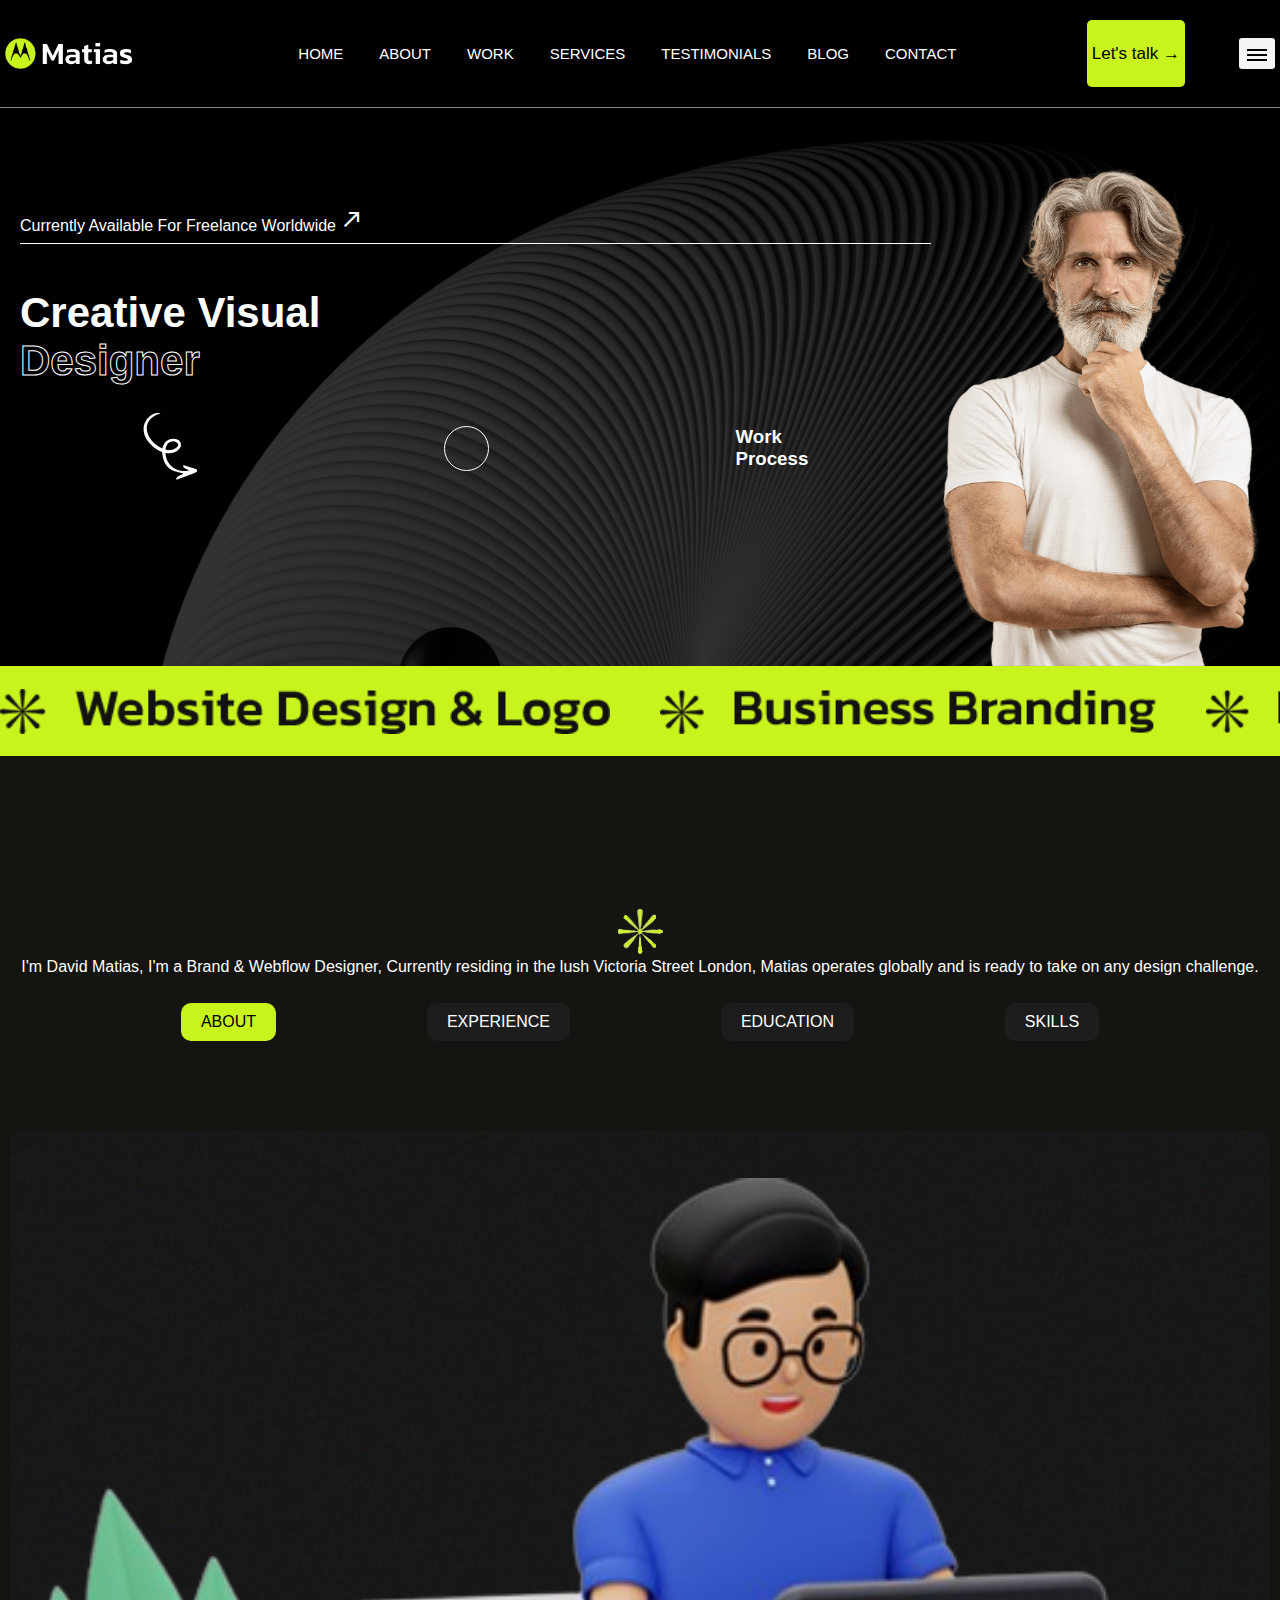
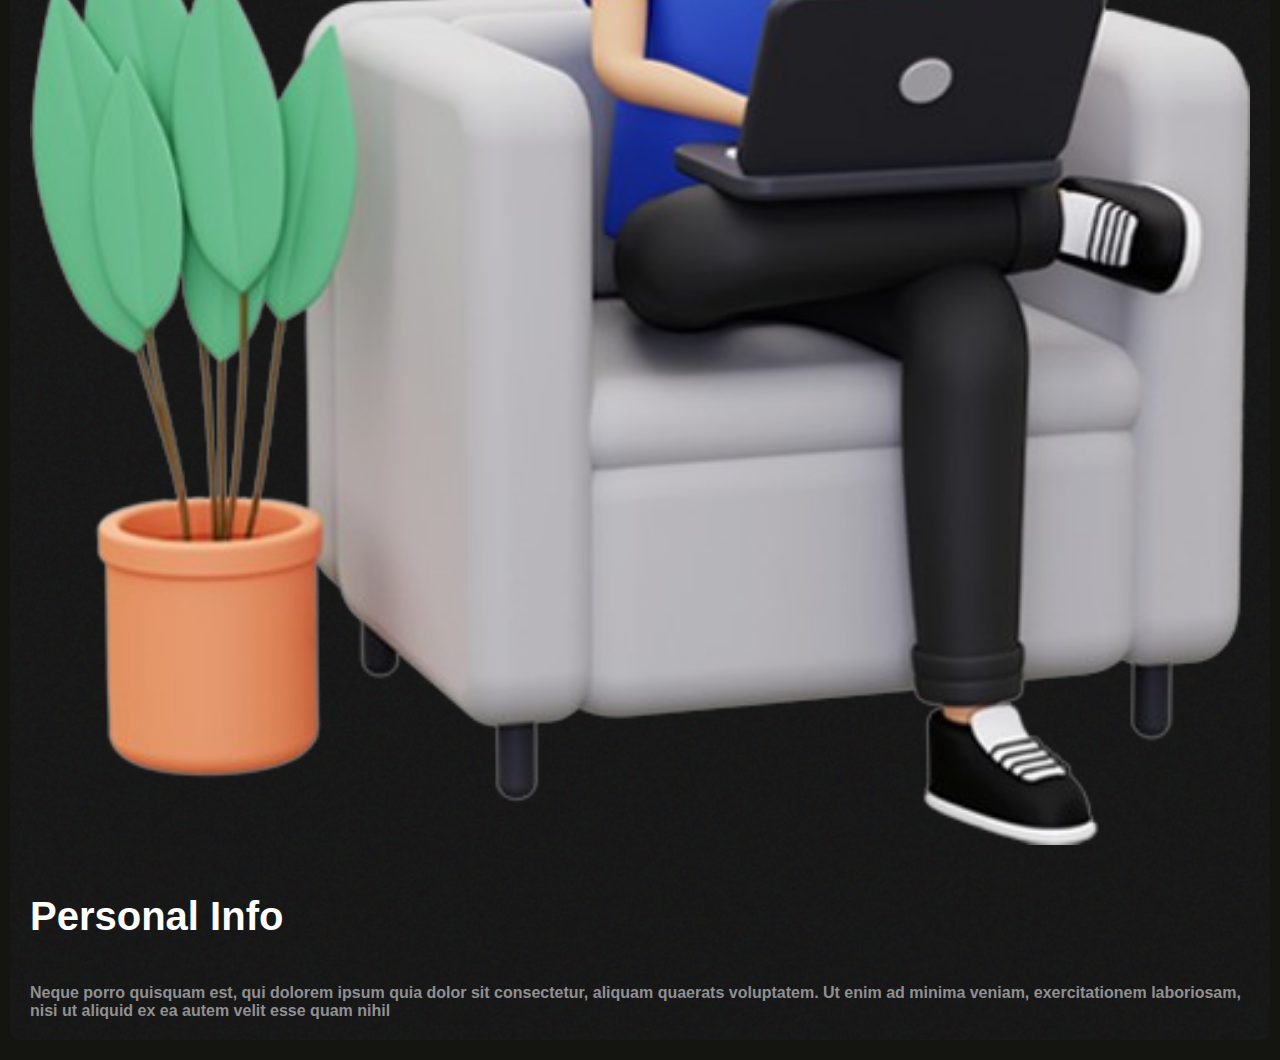
==== index.html @ 25f28f48 "first commit" ====
<!DOCTYPE html>
<html lang="en">
<head>
    <meta charset="UTF-8">
    <meta name="viewport" content="width=device-width, initial-scale=1.0">
    <title>Matias - Personal Portfolio Template</title>
    <link rel="shortcut icon" href="./assets/images/favicon.png" type="image/x-icon">
    <link rel="stylesheet" href="./assets/css/style.css">
    <link rel="stylesheet" href="./assets/css/media-query-md.css">

    <!-- FONT AWESON CDN -->
    <link rel="stylesheet" href="https://cdnjs.cloudflare.com/ajax/libs/font-awesome/6.5.2/css/all.min.css" integrity="sha512-SnH5WK+bZxgPHs44uWIX+LLJAJ9/2PkPKZ5QiAj6Ta86w+fsb2TkcmfRyVX3pBnMFcV7oQPJkl9QevSCWr3W6A==" crossorigin="anonymous" referrerpolicy="no-referrer" />

    <!-- GOOGLE FONTS -->
    <link rel="stylesheet" href="https://fonts.googleapis.com/css2?family=Material+Symbols+Outlined:opsz,wght,FILL,GRAD@20..48,100..700,0..1,-50..200" />
</head>
<body>
        <section class="banner-image">

            <div class="nav">
                <nav>
                    <div class="logo">
                        <img src="assets/images/logo.png" alt="" srcset="" >
                    </div>
                    <div class="nav-menu">
                        <ul >
                            <li>HOME</li>
                            <li>ABOUT</li>
                            <li>WORK</li>
                            <li class="toolpic-li">SERVICES <br>
                                <div class="toolpic">
                                    <a href="">Services</a><br>
                                    <a href="">Service Details</a>
                                </div>
                            </li>
                            <li>TESTIMONIALS</li>
                            <li class="toolpic-li">BLOG <br>
                                <div class="toolpic">
                                    <a href="">Blog</a><br>
                                    <a href="">Blog Details</a>
        
                                </div>
                            </li>
                            <li>CONTACT</li>
                        </ul>
                    </div>
                    <div class="buttons">
                        <div class="letsTalk">
                            Let's talk &RightArrow; 
                        </div>
                        <div class="toggle1-div">
                            <span class="toggle1"> </span>
                            <span class="toggle1"></span>
                            <span class="toggle1"></span>
                        </div>
                        <div class="toggle2-div">
                            <span class="toggle2"></span>
                            <span class="toggle2"></span>
                            <span class="toggle2"></span>
                        </div>
                    </div>
                </nav>
        
              
            </div>
            <div class="toggle-menu">
                <ul>
                    <li>HOME</li>
                    <hr>
                    <li>ABOUT</li>
                    <hr>
                    <li>WORK</li>
                    <hr>
                    <li>SERVICES</li>
                    <hr>
                    <li>TESTIMONIALS</li>
                    <hr>
                    <li>BLOG</li>
                    <hr>
                    <li>CONTACT</li>
                </ul>
            </div>
            <div class="side-bar">
             
                <div class="cancel-btn">
                    <span class="cancel-button"><i class="fa-solid fa-x"></i></span>
                </div>
                <div class="side-text">
                    <div class="logo-p">
                        <div class="side-logo">
                            <img src="assets/images/logo.png" alt="" srcset="" width="100" height="100">
                        </div>
        
                    </div>
                    <div class=""></div>
                </div>
                <div class=""></div>
                <div class=""></div>
            
            </div>
        
        
            <div class="header">
                <div class="header-aside"></div>
                <div class="header-text">
                    <div class="header-text-link">
                        <a href="" class="text-link">Currently Available For Freelance
                            Worldwide <span class="material-symbols-outlined">
                                north_east
                                </span>
                            </a>
                    </div>
                    <div class="header-title">
                        <h1>
                            Creative Visual
                            <h1 class="designers">
                                Designer
                            </h1>
                        </h1>
                    </div>
                    <div class="playBtn-div">
                        <div class="arrow-img">
                            <img src="assets/images/bn-arrow (1).png" alt="" srcset="">
                        </div>
                        <div class="play-btn">
                            <i class="fa-solid fa-play"></i>
                        </div>
                        <div class="">
                            <h3>Work <br>Process</h3>
                        </div>
                    </div>
                </div>
                <div class="header-image">
                    <!-- <img src="assets/images/banner-man.png" alt="" srcset=""> -->
                </div>
                
            </div>
        </section>
        <section class="marquee-section">
            <div
            class=" "
          >
            <div class="slide-track">
              <div class="slide">
                <img src="assets/images/ts1.png" alt="" />
              </div>
              <div class="slide">
                <img src="assets/images/ts2.png" alt="" />
              </div>
              <div class="slide">
                <img src="assets/images/ts3.png" alt="" />
              </div>
              <div class="slide">
                <img src="assets/images/ts4.png" alt="" />
              </div>
              <div class="slide">
                <img src="assets/images/ts1.png" alt="" />
              </div>
              <div class="slide">
                <img src="assets/images/ts2.png" alt="" />
              </div>
              <div class="slide">
                <img src="assets/images/ts3.png" alt="" />
              </div>
              <div class="slide">
                <img src="assets/images/ts4.png" alt="" />
              </div>
            </div>
          </div>
        </section>
        <section class="about">
           <div class="about-details">
            <div class="about-icon">
                <img src="assets/images/section-star-removebg-preview.png" alt="" srcset="">
            </div>
            <div class="about-text">
                <p>
                    I'm David Matias, I'm a Brand & Webflow Designer, Currently residing in the lush Victoria Street London, Matias operates globally and is ready to take on any design challenge.


                </p>
            </div>
            <div class="about-btn-div">
                <button class="about-btn active" data-content="about">ABOUT</button>
                <button class="about-btn"data-content="experience">EXPERIENCE</button>
                <button class="about-btn" data-content="education">EDUCATION</button>
                <button class="about-btn" data-content="skills">SKILLS</button>
            </div>
           </div>
           <div class="about-details-expand">
                <div class="about-details-expand-div">
                    <div class="details-element active" data-content="about">
                        <div class="details-icon">
                            <img src="assets/images/personal-infothumb-removebg-preview.png" alt="" srcset="">
                        </div>
                        <div class="details-text">
                            <h1>Personal Info</h1>
                            <div class="details-text-icon-div">

                                <p>
                                    Neque porro quisquam est, qui dolorem ipsum quia dolor sit consectetur, aliquam quaerats voluptatem. Ut enim ad minima veniam, exercitationem laboriosam, nisi ut aliquid ex ea autem velit esse quam nihil
                                </p>
                                <div class="deatils-contact-info">
                                    <div class=""></div>
                                    <div class=""></div>
                                    <div class=""></div>
                                    <div class=""></div>
                                </div>
                            </div>
                        </div>
                    </div>
                    <div class="details-element" data-content="experience">
                        <div class="details-icon">
                            <img src="assets/images/personal-infothumb-removebg-preview.png" alt="" srcset="">
                        </div>
                        <div class="details-text">
                            <h1>EXPERIENCE</h1>
                            <p>
                                I'm David Matias, I'm a Brand & Webflow Designer, Currently residing in the lush Victoria Street London, Matias operates globally and is ready to take on any design challenge.
                            </p>
                        </div>
                    </div>
                    <div class="details-element" data-content="education">
                        <div class="details-icon">
                            <img src="assets/images/personal-infothumb-removebg-preview.png" alt="" srcset="">
                        </div>
                        <div class="details-text">
                            <h1>EDUCATION</h1>
                            <p>
                                I'm David Matias, I'm a Brand & Webflow Designer, Currently residing in the lush Victoria Street London, Matias operates globally and is ready to take on any design challenge.
                            </p>
                        </div>
                    </div>
                    <div class="details-element" data-content="skills">
                        <div class="details-icon">
                            <img src="assets/images/personal-infothumb-removebg-preview.png" alt="" srcset="">
                        </div>
                        <div class="details-text">
                            <h1>SKILLS</h1>
                            <p>
                                I'm David Matias, I'm a Brand & Webflow Designer, Currently residing in the lush Victoria Street London, Matias operates globally and is ready to take on any design challenge.
                            </p>
                        </div>
                    </div>
                </div>
           </div>
        </section>
  
    

    <script src="assets/js/index.js"></script>
</body>
</html>
---- assets/css/style.css ----
:root{
    --main-color : #c9f31d;
    --black-color: black;
    --white-color: white;
    --main-bg-color:#141410;
    --sec-bg-color : #1d1d1d;
    --text-fade-color : #8f9092;
    --fs-1 : 10px;
    --fs-2 :20px;
}
*{
    scroll-behavior: smooth;
    box-sizing: border-box;
    margin: 0;
    padding: 0;
    /* border: 1px solid red; */
  }
  body {
    font-family: "Kanit", sans-serif;
    background-color: var(--main-bg-color);
    overflow-x: hidden;
    /* width: 50vw; */
   
  }
  
  ::-webkit-scrollbar {
    width: 4px;
    height: 4px;
  }
  ::-webkit-scrollbar-track {
    box-shadow: inset 0 0 5px var(--theme-bg);
    border-radius: 5px;
  }
  ::-webkit-scrollbar-thumb {
    background: var(--main-color);
    border-radius: 10px;
  }
  ul{
    list-style-type: none;
  }
  

  .nav{
    padding: 20px 5px;
    height: 12vh;
    margin-bottom: 5vh;
    border-bottom: 0.1px solid rgba(255, 255, 255, 0.523);
    display: flex;
    justify-content: center;
    align-items: center;
    flex-direction: column;
    background-color: var(--black-color);

  }
  nav{
    display: flex;
    justify-content: space-between;
    align-items: center;
    /* padding:  10px; */
    width: 100%;
    height: 100%;
  }
  .logo{
    width: 30%;
    height: 100%;
    /* border: 1px solid red; */
  }
  .logo img{
    width: 100%;
    height: 100%;
    object-fit: contain;
  }
  .nav-menu{
    display: none ;
  }
.nav-menu ul{
    display: flex;
    justify-content: space-between;
    align-items: center;
    /* width: 50%; */
    font-size: var(--fs-2);
    list-style-type: none !important;
}.nav-menu ul li{
    color: var(--white-color) ;
    margin-left: 4vh !important;
    transition: color 0.3s ease;
}
.nav-menu ul li:hover{
    cursor: pointer;
    color: var(--main-color);
}
.toolpic{
    position: absolute;
    opacity: 0;
    visibility: hidden;
    top: 12vh;
    
    z-index: 600;
    padding: 30px;
    width: 40vh;
    height: fit-content;
    transition: all 0.5s ease;
   transform: translateY(20px);
    background-color: var(--white-color);
}

.toolpic a{
    text-decoration: none !important;
    color: var(--black-color);
    margin-bottom: 5px;
    transform: translateX(10px);
    transition: transform 0.3s ease;
}.toolpic a:hover{
    transform:  translateX(-10px);
    color: var(--main-color);
}
.toolpic::before{
    content: "";
    position: absolute;
    top: 1vh;
    left: 6px;
    width: 40%;
    height: 50%;
    z-index: -1;
    background-color: var(--white-color);
    transform: rotate(45deg);
}
.toolpic-li:hover{
    .toolpic{
        opacity: 1;
        visibility: visible;
        transform: translateY(0px);
    }
}
/* .toolpic::before:hover{

    opacity: 1 !important;
   
}
.toolpic:hover{
    opacity: 1 !important;
} */
  .buttons{
    display: flex;
    align-items: center;
    /* width: 60%; */
    height: 100%;
    justify-content: space-between;
    /* border: 1px solid white !important; */
  }
  .buttons div:nth-child(1){
    margin-right: 3vh;
  }
  .buttons div:nth-child(3){
    margin-left: 3vh;
  }
  .letsTalk{
    background-color: var(--main-color);
    width: fit-content;
    padding: 5px;
    height: 100%;
    display: flex;
    align-items: center;
    border-radius: 5px !important;
    font-size: 17px;
  }
  .right-arrow{
    margin-left: 2px;
    /* font-size: var(--fs-2); */
    padding: 0;
    height: 30px;

  }
  /* .toggle1-div{
    display: none;
  } */
.toggle2-div{
    background-color: whitesmoke;
    border-radius: 3px;
    padding: 8px;
 
}
.toggle2-div .toggle2{
    background-color: var(--black-color) !important;
    height: 2px !important;
}
.toggle1-div .toggle1{
    background-color: var(--white-color) !important;
    height: 3px !important;
    transition: transform 0.3s ease;

}
.toggle1, .toggle2{
    display: block !important;
    width: 20px;
    /* height: 1px; */
    margin-top: 3px;
}

.toggle1-div.active {
  
    .toggle1:nth-child(2){
        opacity: 0;
    }
    .toggle1:nth-child(1){
        transform: translateY(6px) rotate(45deg);
    }
    .toggle1:nth-child(3){
        transform: translateY(-6px) rotate(-45deg);
    }
}
.toggle-menu {
  position: absolute;
  visibility: hidden;
  opacity: 0;
  width: 100%;
  height: 100%;
  z-index: 500;
  background-color: #14141070;
  backdrop-filter: blur(5px);
  padding-left: 15px;
  transition-property: opacity, visibility; /* Define the transition properties */
  transition-duration: 0.5s; /* Define the transition duration */
  transition-delay: 0.1s; /* Define the transition delay */
  transition-timing-function: ease; /* Define the timing function */
}

.toggle-menu.active {
  visibility: visible;
  opacity: 1;
}

.toggle-menu ul li {
color: var(--white-color) !important;
margin-top: 5vh !important;
}

.side-bar {
  position: fixed; /* Use fixed positioning to keep the sidebar within the viewport */
  top: 0;
  left: 0;
  right: 0;
  width: 100%; /* Set a width that ensures the sidebar won't overflow */
  height: 100%;
  padding: 20px;
  overflow-x: hidden;
  z-index: 600;
  background-color: var(--black-color);
  transform: translateX(100%); /* Move the sidebar out of the viewport initially */
  transition: transform 0.3s ease; /* Add a transition for smooth animation */
}

.side-bar.active {
  transform: translateX(0); /* Move the sidebar into the viewport */
}
.cancel-btn{
  background-color: var(--white-color);
  display: flex;
  justify-content: end;
}


.banner-image{
  /* height: 100vh; */
  background-color:var(--black-color) ;
  background-image: url("../images/banner-bg.png");
  background-size:cover;
  /* overflow: hidden; */
  background-position: center ;
  width: 100%;
  /* position: relative; */
  background-attachment: fixed;
  background-repeat: no-repeat;
  /* padding-left: 20px; */
}
.header{
  display: flex;
  height: 57vh;
  /* padding: 0px 10px; */
  
  /* height: 100%; */
}
.header-aside{
  z-index: 10;
  display: flex;
  justify-content: space-between;
  position: absolute;

}
.header-text{
  padding-top: 6vh;
  padding-left: 20px;
  width: 80%;

}

.header-text-link{
  border-bottom: 1px solid var(--white-color);
  padding-bottom: 5px;

}
.header-text-link a{
  color:var(--white-color);
  line-height: 25px;
  width: 100%;
  font-size: auto;
  /* font-size: large; */
  text-decoration: none;

}
.header-text-link:hover {
  .text-link{

    color: var(--main-color) !important; 
  }
  border-bottom: 1px solid var(--main-color);
}


.header-image{
  height: 100% ;
  background-image: url("../images/banner-man.png");
  background-size: contain;
  width: 30%;
  background-repeat: no-repeat;
  background-position: bottom;
  transition: all 0.3s ease;
}
.header-title {
  margin-top: 5vh;
  font-size: 21px;
  color: var(--white-color);
  font-weight:bolder;
}


.designers {
  -webkit-text-stroke-width: 1px;
  -webkit-text-stroke-color: var(--white-color);
  color: transparent;
  transition: all 0.5s;
  position: relative;
}
.designers::before {
  content: "Designer";
  position: absolute;
  color: var(--main-color);
  width: 0px;
  overflow: hidden;
  animation: pulse-width 3s ease-in infinite;
  -webkit-text-stroke-width: 1px;
  -webkit-text-stroke-color: var(--main-color);
}
@keyframes pulse-width {
  50% {
    width: 100%;
  }
}



.playBtn-div{
  display: flex;
  align-items: center;
  margin-top: 3vh;
  justify-content: space-around;
  color: white !important;;
}
.arrow-img{
  transform: rotate(0deg);
  transition: transform 1s ease;
  animation: arrow-rotate 3s ease infinite;
}
@keyframes arrow-rotate {
  50%{
    transform: rotate(10deg);
  }
}
.play-btn {
  border: 1px solid var(--white-color);
  border-radius: 5vh;
  height: 5vh ;
  width: 5vh;
  display: flex;
  align-items: center;
  justify-content: center;
  padding: 20px;
  font-size: larger;
  color: var(--white-color);
  position: relative; /* Add this to make pseudo-element absolute position relative to .play-btn */
 

}

.play-btn::before {
  content: "";
  position: absolute;
  top: 0; /* Changed from -1 to 0 */
  left: -1;
  width: 100%; 
  height: 100%;
  box-shadow: 0px 0px 0px 0px transparent;
  border-radius: 50%;
  transform: scale(1.2); /* Initial scale */
  transition: box-shadow 0.3s ease, opacity 0.3s ease, border 0.3s ease; /* Uncommented and adjusted */
  animation: pulse-btn 3s ease infinite;
}

@keyframes pulse-btn {
  0% {
    box-shadow: 0px 0px 0px 0px transparent;
  }
  /* 50% {
    box-shadow: 0px 0px 0px 3px rgba(255, 255, 255, 0.658);
  } */
  80% {
    box-shadow: 0px 0px 0px 5px rgba(255, 255, 255, 0.658);

  }
  100% {
    box-shadow: 0px 0px 0px 0px transparent;
    opacity: 0;

  }
}

 .marquee-section{
  background-color: var(--main-color);
  overflow: hidden;
  /* padding: 30px 0px; */
}


.slide-track {
  width: calc(200px * 16);
  display: flex;
  align-items: center;
  animation: scroll 20s linear infinite;
  justify-content: space-between;
  height: 10vh;
  gap: 50px;
}
.slide{
  height: 50%;
}
.slide img{
  height: 100%;
}
.slide-track2{
  animation: scroll2 20s linear infinite;
}

@keyframes scroll {
  0% {
    transform: translateX(0px);
  }
  100% {
    transform: translateX(calc(-150px * 8));
  }
}
@keyframes scroll2 {
  0% {
    transform: translateX(calc(-150px * 8));
  }
  100% {
    transform: translateX(0px);
  }
}


.about{

  padding: 0px 10px;
  color: white !important;
  margin-top: 17vh;
}
.about-btn-div{
  display: flex;
  flex-wrap: wrap;
  justify-content: space-evenly;
  gap: 10px;
  margin-top: 3vh;
  align-items: center;
  padding: 0px 30px;
  
}
.about-btn{
  border: none !important;
  padding: 10px 20px;
  font-size:medium;
  background-color : var(--sec-bg-color);
  color: var(--white-color);
  border-radius: 10px ;
}
.about-btn.active{
  background-color: var(--main-color);
  color: var(--black-color);
}
.about-details{
  text-align: center;

}
.about-details-expand{
  width: 100%;
}
.about-details-expand-div {

  position: relative;
  height: fit-content;
  /* overflow: hidden; */
  height: 100%;
  width: 100%;

}

.details-element {
  position: absolute;
  background-image: url("../images/about-bg.png");
  background-position: center;
  background-size: cover;
  /* width: 100%;
  height: 100%; */
  left: 0;
  opacity: 0;
  margin-top: 10vh;
  border-radius: 10px;
  overflow: hidden;
  transform: translateY(20px);
  transition: all 0.7s ease;
  padding: 20px; /* Add padding as needed */
  box-sizing: border-box; /* Ensure padding is included in the width */
}

.details-icon{
  width: 100%;
  margin-top: 3vh;
  margin-bottom: 5vh;
}
.details-icon img{
  width: 100%;
}
.details-text {
  width: 100%;
  h1{

    font-size: 40px;
    margin-bottom: 5vh;
  }
}

.details-text-icon-div > p {
  color: var(--text-fade-color);
  font-size: medium;
  font-weight: bold;
}

.details-element.active {
  transform: translateY(0px);
  opacity: 1;
}



@media only screen and (min-width: 768px){
    .toggle1-div{
        display: none !important;
    }
    .logo{
        width: 10%;
    }
   .nav-menu{
    display: flex !important;
    /* font-size: 40px; */
   }
   .nav-menu ul{
    font-size: 15px;
   }

}
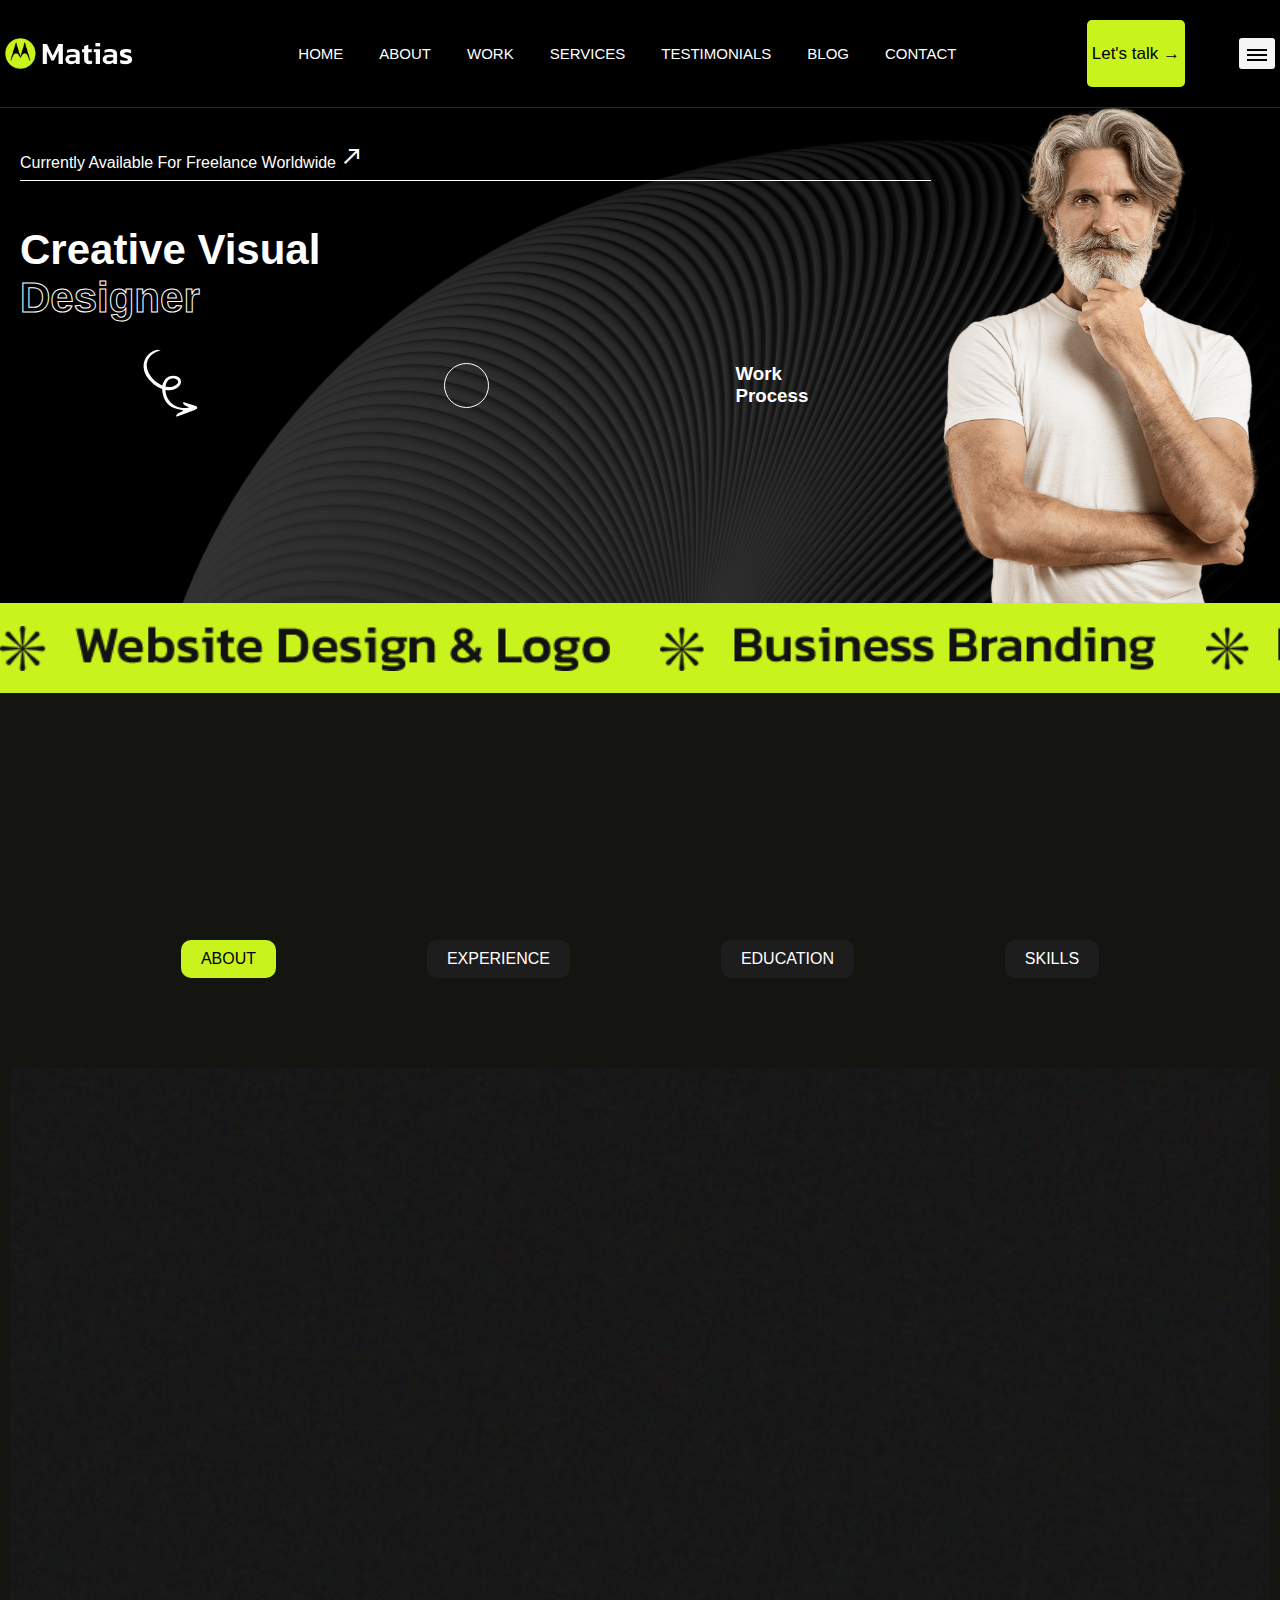
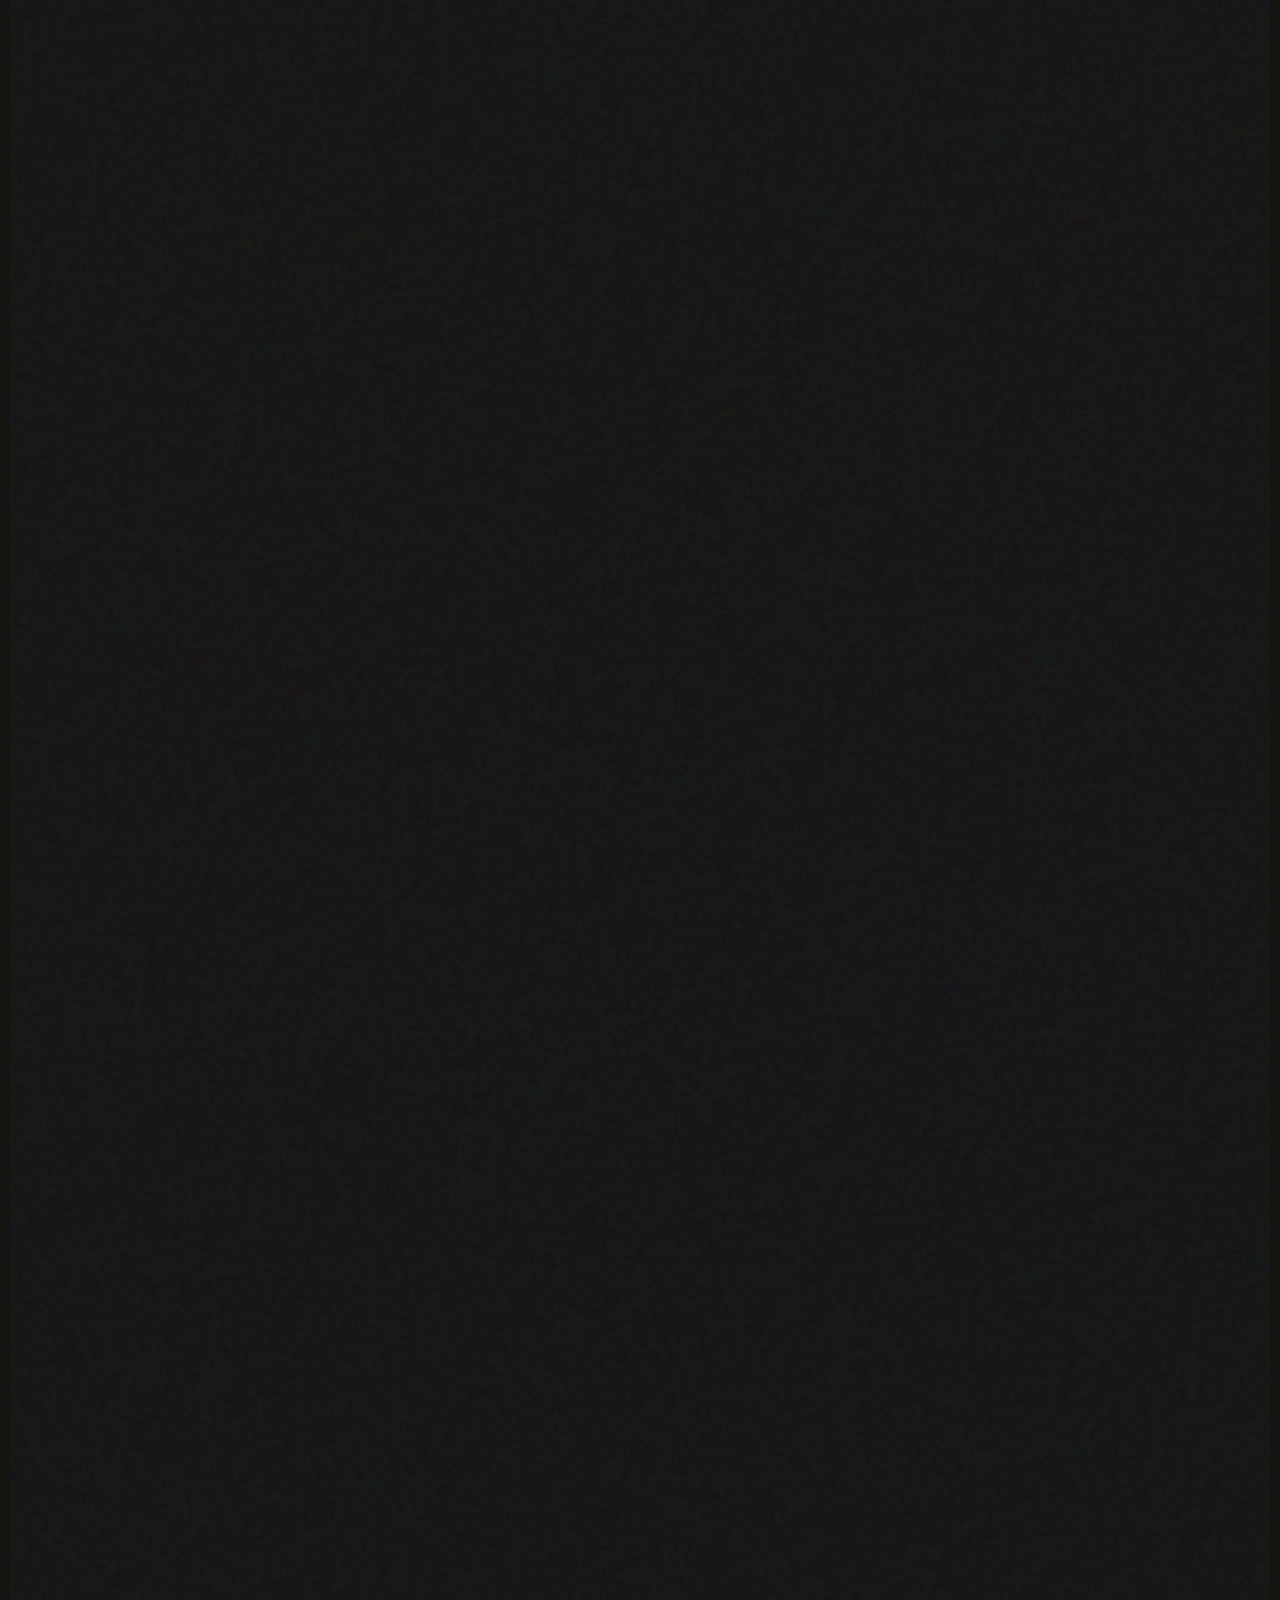
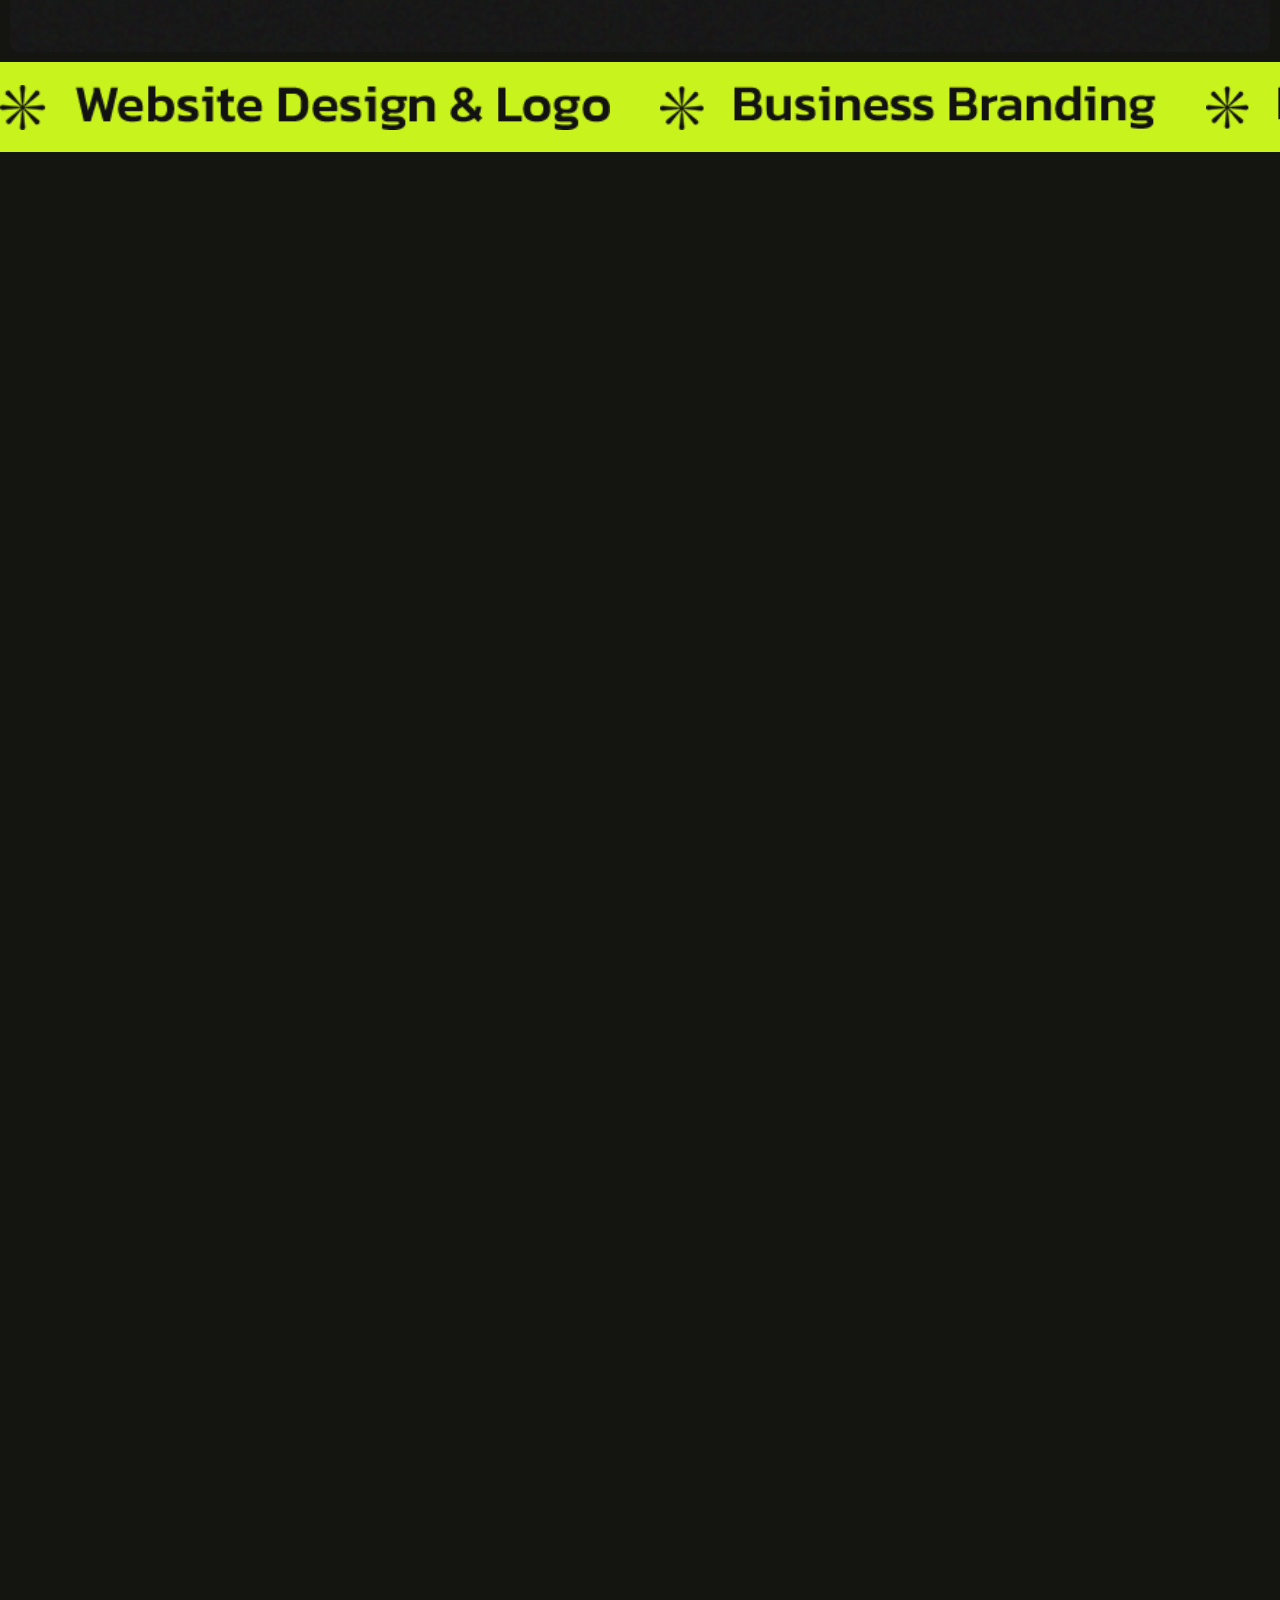
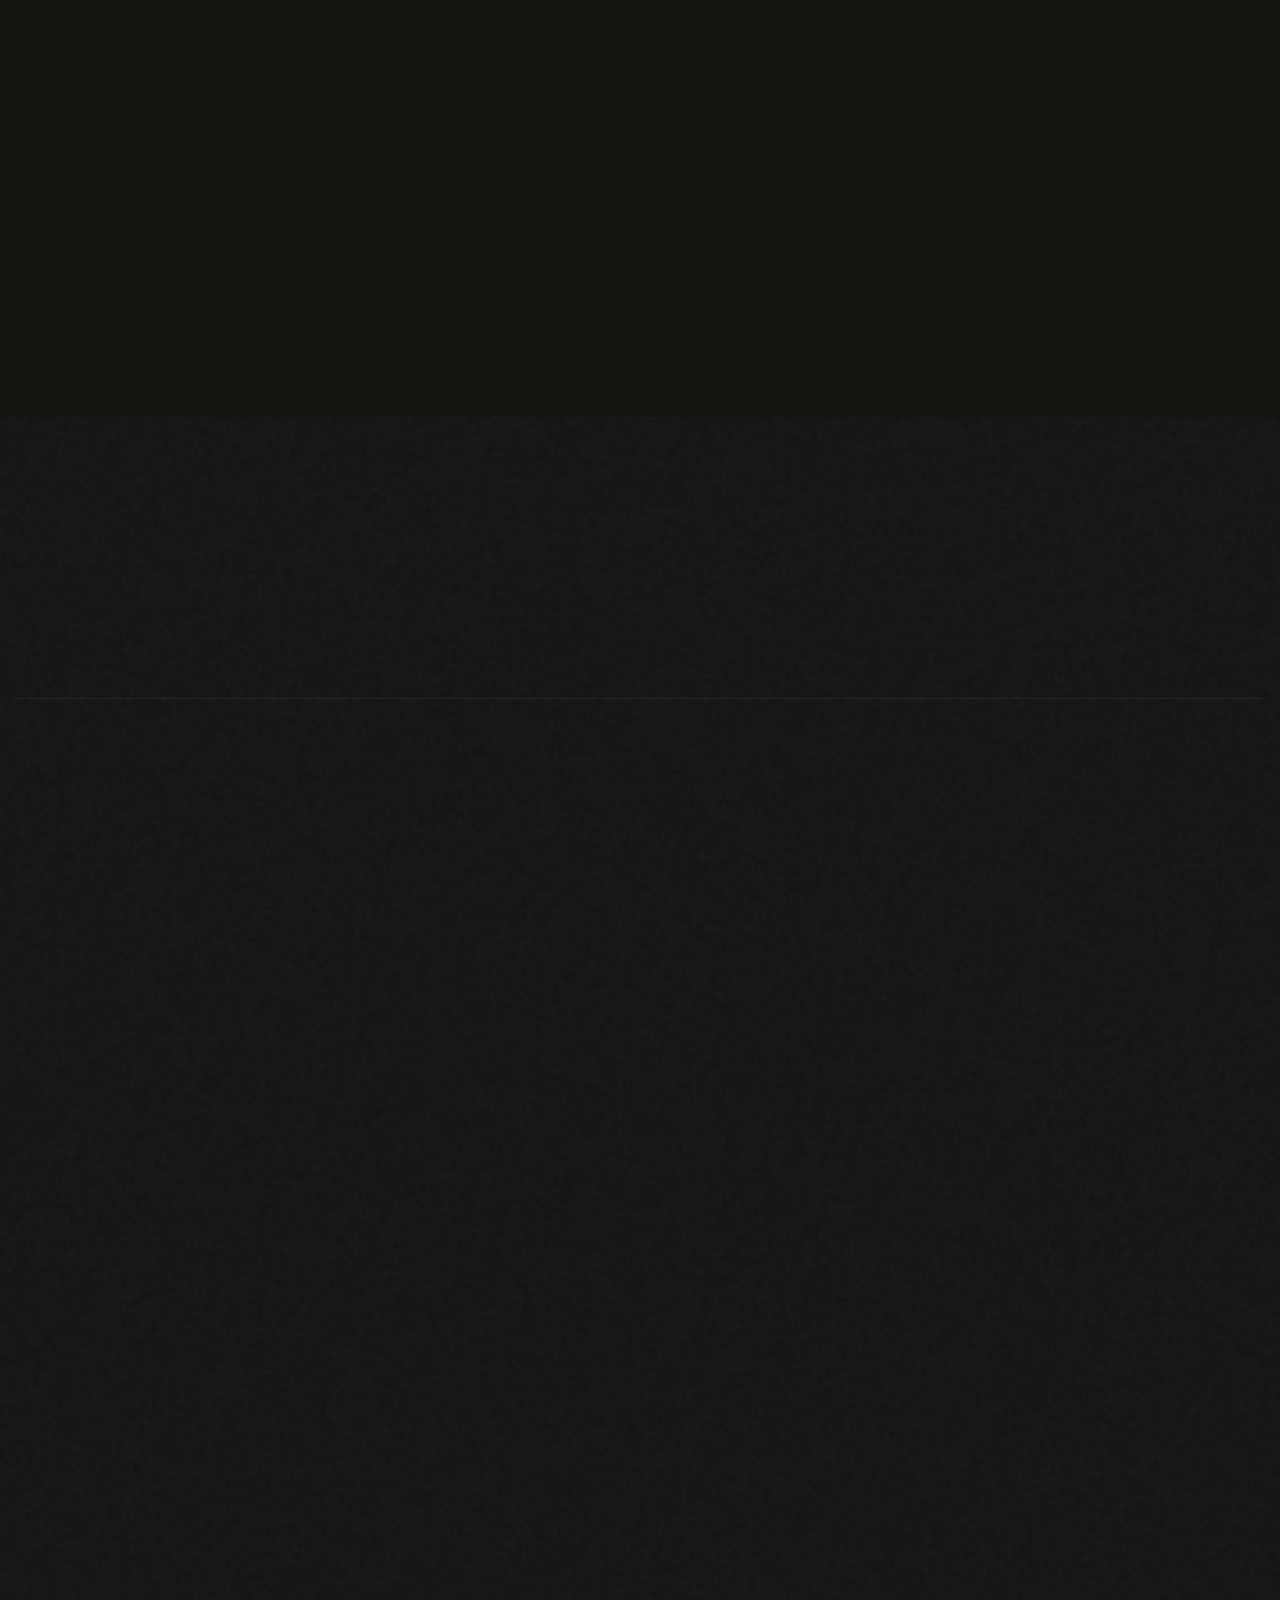
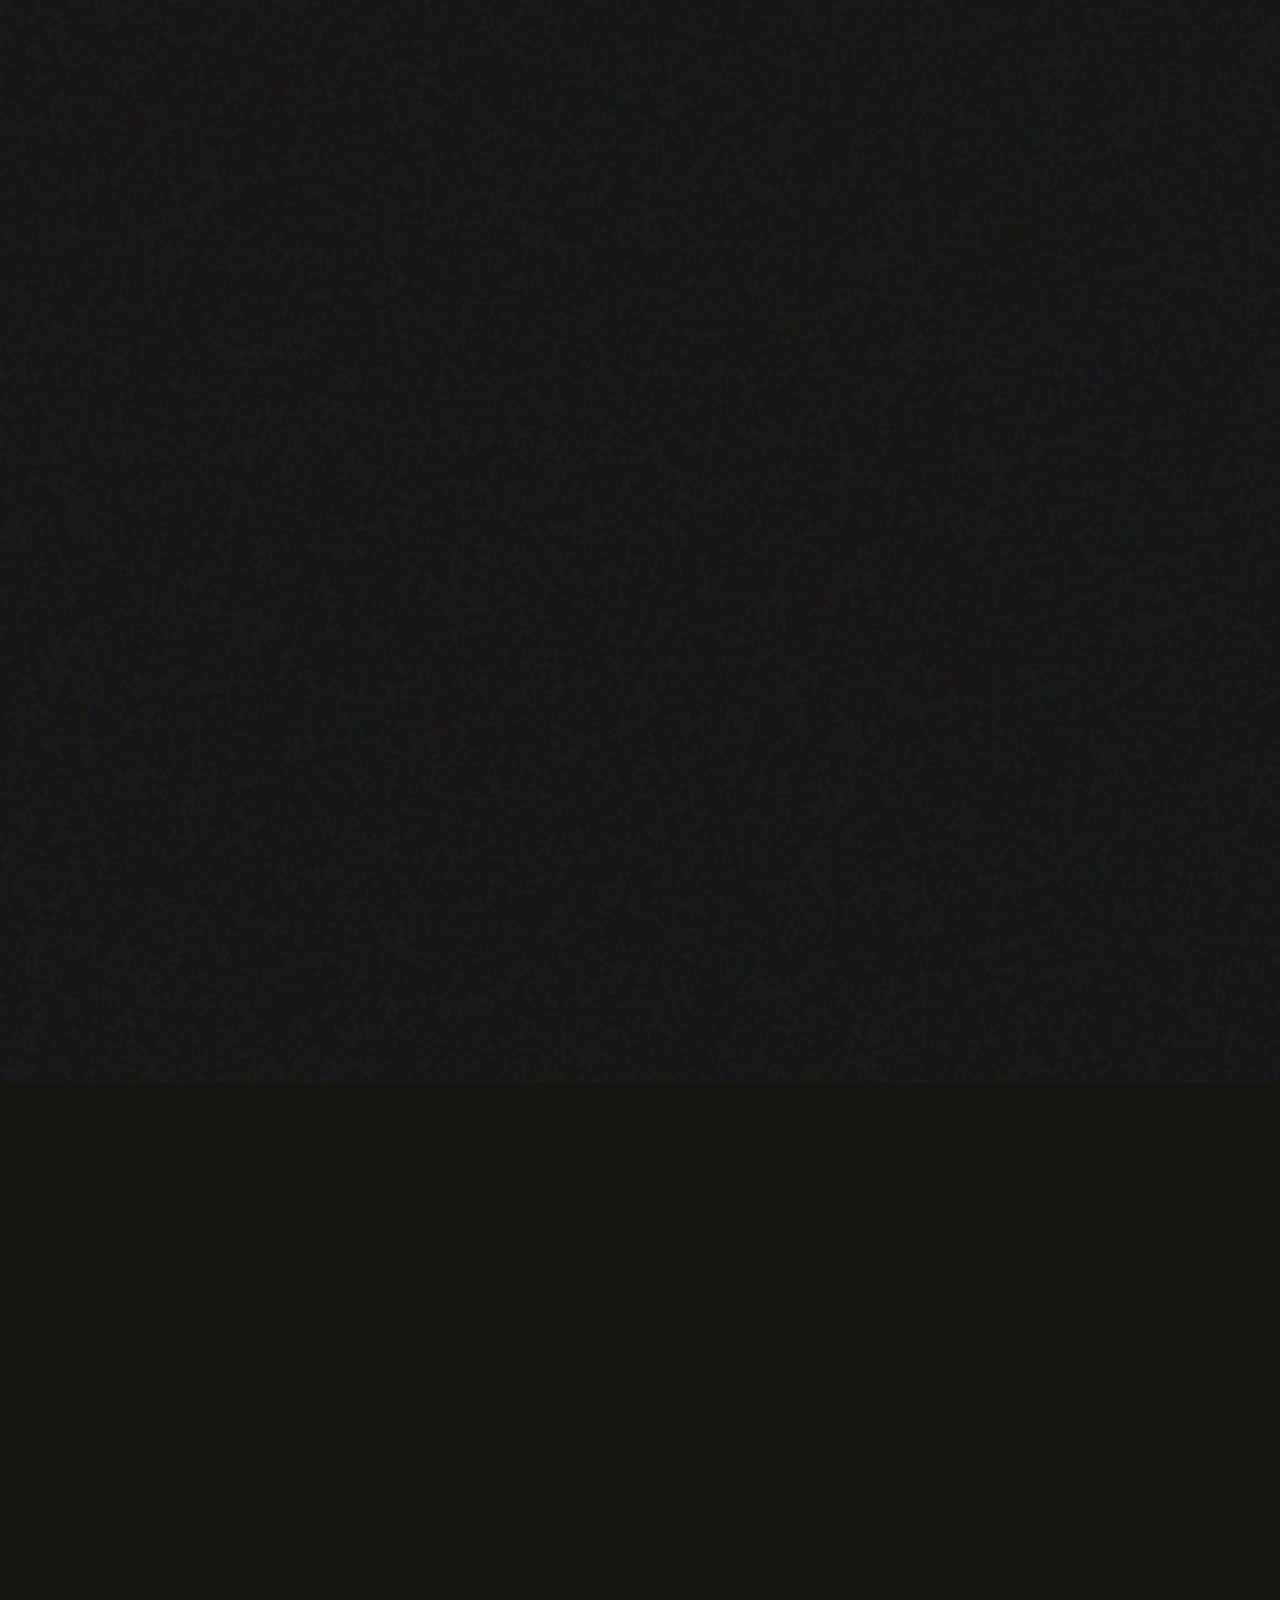
==== commit 43806afe: "80% complete" ====
--- a/index.html
+++ b/index.html
@@ -5,6 +5,7 @@
     <meta name="viewport" content="width=device-width, initial-scale=1.0">
     <title>Matias - Personal Portfolio Template</title>
     <link rel="shortcut icon" href="./assets/images/favicon.png" type="image/x-icon">
+    <!-- LOCAL CSS FILES -->
     <link rel="stylesheet" href="./assets/css/style.css">
     <link rel="stylesheet" href="./assets/css/media-query-md.css">
 
@@ -13,6 +14,15 @@
 
     <!-- GOOGLE FONTS -->
     <link rel="stylesheet" href="https://fonts.googleapis.com/css2?family=Material+Symbols+Outlined:opsz,wght,FILL,GRAD@20..48,100..700,0..1,-50..200" />
+
+    <style>
+        .fs-small{
+  font-size: small;
+}
+.fs-larger{
+  font-size: 30px;
+}
+    </style>
 </head>
 <body>
         <section class="banner-image">
@@ -98,6 +108,7 @@
                 <div class=""></div>
             
             </div>
+            <div class="empty"></div>
         
         
             <div class="header">
@@ -170,10 +181,10 @@
         </section>
         <section class="about">
            <div class="about-details">
-            <div class="about-icon">
+            <div class="about-icon pop">
                 <img src="assets/images/section-star-removebg-preview.png" alt="" srcset="">
             </div>
-            <div class="about-text">
+            <div class="about-text translateY">
                 <p>
                     I'm David Matias, I'm a Brand & Webflow Designer, Currently residing in the lush Victoria Street London, Matias operates globally and is ready to take on any design challenge.
 
@@ -189,61 +200,585 @@
            </div>
            <div class="about-details-expand">
                 <div class="about-details-expand-div">
-                    <div class="details-element active" data-content="about">
-                        <div class="details-icon">
+                    <div class="details-element  active" data-content="about">
+                        <div class="details-icon pop">
                             <img src="assets/images/personal-infothumb-removebg-preview.png" alt="" srcset="">
                         </div>
                         <div class="details-text">
-                            <h1>Personal Info</h1>
+                            <h1 class="translateY">Personal Info</h1>
                             <div class="details-text-icon-div">
 
+                                <p class="translateY">
+                                    Neque porro quisquam est, qui dolorem ipsum quia dolor sit consectetur, aliquam quaerats voluptatem. Ut enim ad minima veniam, exercitationem laboriosam, nisi ut aliquid ex ea autem velit esse quam nihil
+                                </p>
+                                <div class="details-contact-info pop">
+                                    <div class="details-contact-info-element">
+                                        <h4>Email</h4>
+                                        <a href="#">dev.mostafizar.com</a>
+
+                                    </div>
+                                    <div class="details-contact-info-element">
+                                        <h4>Phone</h4>
+                                        <a href="#">01575699193</a>
+
+                                    </div>
+                                    <div class="details-contact-info-element">
+                                        <h4>Address</h4>
+                                        <a href="#">Dahagram, Lalmonirhat</a>
+
+                                    </div>
+                                    <div class="details-contact-info-element">
+                                        <h4>Follow</h4>
+                                        <div class="contact-icons">
+                                            <a href=""><i class="fa-brands fa-facebook"></i></a>
+                                            <a href=""><i class="fa-brands fa-twitter"></i></a>
+                                            <a href=""><i class="fa-brands fa-instagram"></i></a>
+                                            <a href=""><i class="fa-brands fa-youtube"></i></a>
+                                        </div>
+
+                                    </div>
+                                  
+                                </div>
+                            </div>
+                        </div>
+                    </div> 
+                    <!-- End Of About element -->
+                    <div class="details-element " data-content="experience">
+                        <div class="details-icon pop">
+                            <img src="assets/images/personal-infothumb-removebg-preview.png" alt="" srcset="">
+                        </div>
+                        <div class="details-text">
+                            <h1 class="translateY">Experience</h1>
+                            <div class="experience-text-list">
+                                <p class="translateY">
+                                    Neque porro quisquam est, qui dolorem ipsum quia dolor sit consectetur, aliquam quaerats voluptatem. Ut enim ad minima veniam, exercitationem laboriosam, nisi ut aliquid ex ea autem velit esse quam nihil
+    
+                                </p>
+                                
+                                <div class="experiences-list pop">
+                                   <h4 class="main-color">In 2011</h4>
+                                   <div class="">
+                                    <h3>Software Engineer</h3>
+                                    <p>
+                                        UI Head & Manager
+                                    </p>
+                                   </div>
+                                </div>
+                              
+                                <div class="experiences-list pop">
+                                    <h4 class="main-color">In 2016</h4>
+                                    <div class="">
+                                     <h3>Product Designer</h3>
+                                     <p>
+                                         Head Of Department
+                                     </p>
+                                    </div>
+                                </div>
+                               
+                                <div class="experiences-list pop">
+                                    <h4 class="main-color">In 2023</h4>
+                                    <div class="">
+                                     <h3>Senior Designer</h3>
+                                     <p>
+                                         Fiverr.com
+                                     </p>
+                                    </div>
+                                </div>
+                            </div>
+
+                        </div>
+                    </div> 
+                    <!-- End of Experience Div -->
+                    <div class="details-element " data-content="education">
+                        <div class="details-icon pop">
+                            <img src="assets/images/personal-infothumb-removebg-preview.png" alt="" srcset="">
+                        </div>
+                        <div class="details-text">
+                            <h1 class="translateY">EDUCATION</h1>
+                            <div class="experience-text-list">
+                                <p class="translateY">
+                                    Neque porro quisquam est, qui dolorem ipsum quia dolor sit consectetur, aliquam quaerats voluptatem. Ut enim ad minima veniam, exercitationem laboriosam, nisi ut aliquid ex ea autem velit esse quam nihil
+    
+                                </p>
+                                
+                                <div class="education-list pop">
+                                   <h4 class="main-color ">In 2011 - 2013</h4>
+                                   <div class="">
+                                    <h3>Programming Course</h3>
+                                    <p>
+                                        New York University
+                                    </p>
+                                   </div>
+                                </div>
+                              
+                                <div class="education-list pop">
+                                    <h4 class="main-color">In 2013 - 2016</h4>
+                                    <div class="">
+                                     <h3>University Of Design</h3>
+                                     <p>
+                                        Kingston, United States
+                                     </p>
+                                    </div>
+                                </div>
+                               
+                                <div class="education-list pop">
+                                    <h4 class="main-color">In 2016 - 2018</h4>
+                                    <div class="">
+                                     <h3>Web Design Course</h3>
+                                     <p>
+                                         New York University
+                                     </p>
+                                    </div>
+                                </div>
+                            </div>
+
+                        </div>
+                    </div>
+
+                    <!-- End of Education Details -->
+                    <div class="details-element " data-content="skills">
+                        <div class="details-icon pop">
+                            <img src="assets/images/personal-infothumb-removebg-preview.png" alt="" srcset="">
+                        </div>
+                        <div class="details-text">
+                            <h1 class="translateY">SKILLS</h1>
+                            <div class="details-text-icon-div">
+
+                                <p class="translateY">
+                                    Neque porro quisquam est, qui dolorem ipsum quia dolor sit consectetur, aliquam quaerats voluptatem. Ut enim ad minima veniam, exercitationem laboriosam, nisi ut aliquid ex ea autem velit esse quam nihil
+                                </p>
+                                <div class="details-contact-info pop">
+                                    <div class="details-contact-info-element skilks">
+                                        <div class="skill-div">
+
+                                            <div class="skill-icon">
+                                                <img src="assets/images/html-removebg-preview.png" alt="">
+                                            </div>
+                                            <div class="skill-icon-text">
+    
+                                                <h4>HTML</h4>
+                                                <h1>80%</h1>
+
+                                            </div>
+                                        </div>
+                                        
+                                        </div>
+                                    <div class="details-contact-info-element skilks">
+                                        <div class="skill-div">
+
+                                            <div class="skill-icon">
+                                                <img src="assets/images/figma-removebg-preview.png" alt="">
+                                            </div>
+                                            <div class="skill-icon-text">
+    
+                                                <h4>Figma</h4>
+                                                <h1>90%</h1>
+
+                                            </div>
+                                        </div>
+                                        
+                                        </div>
+                                    <div class="details-contact-info-element skilks">
+                                        <div class="skill-div">
+
+                                            <div class="skill-icon">
+                                                <img src="assets/images/word-removebg-preview.png" alt="">
+                                            </div>
+                                            <div class="skill-icon-text">
+    
+                                                <h4>WordPress</h4>
+                                                <h1>95%</h1>
+
+                                            </div>
+                                        </div>
+                                        
+                                        </div>
+                                    <div class="details-contact-info-element skilks">
+                                        <div class="skill-div">
+
+                                            <div class="skill-icon">
+                                                <img src="assets/images/boot-removebg-preview.png" alt="">
+                                            </div>
+                                            <div class="skill-icon-text">
+    
+                                                <h4>BootStrap</h4>
+                                                <h1>97%</h1>
+                                            </div>
+                                        </div>
+                                        
+                                        </div>
+
+                                    </div>
+                                  
+                                </div>
+                            </div>
+
+                        </div>
+                    </div>
+                </div>
+           </div>
+        </section>
+        <section class="marquee-section mark2">
+            <div
+            class=" "
+          >
+            <div class="slide-track2">
+              <div class="slide">
+                <img src="assets/images/ts1.png" alt="" />
+              </div>
+              <div class="slide">
+                <img src="assets/images/ts2.png" alt="" />
+              </div>
+              <div class="slide">
+                <img src="assets/images/ts3.png" alt="" />
+              </div>
+              <div class="slide">
+                <img src="assets/images/ts4.png" alt="" />
+              </div>
+              <div class="slide">
+                <img src="assets/images/ts1.png" alt="" />
+              </div>
+              <div class="slide">
+                <img src="assets/images/ts2.png" alt="" />
+              </div>
+              <div class="slide">
+                <img src="assets/images/ts3.png" alt="" />
+              </div>
+              <div class="slide">
+                <img src="assets/images/ts4.png" alt="" />
+              </div>
+            </div>
+          </div>
+        </section>
+        <section class="award translateY">
+            <div class="awards">
+                <h3>Our Awards</h3>
+                <a href="" class="works">View My Works &RightArrow;</a>
+            </div>
+            <div class="awards">
+                <p>Site Of The Day</p>
+                <p>	Css & Animation</p>
+                <p>2018</p>
+            </div>
+            <div class="awards">
+                <p>Best Business Model</p>
+                <p>New Strategy</p>
+                <p>2019</p>
+            </div>
+            <div class="awards">
+                <p>Motion Graphic</p>
+                <p>	3D & Visual Effect</p>
+                <p>2020</p>
+            </div>
+            <div class="awards">
+                <p>Video Design</p>
+                <p>	Css & Animation</p>
+                <p>2022</p>
+            </div>
+
+     
+        </section>
+        <section class="project">
+            <div class="project-text">
+
+                <div class="offset translateYN">
+                    <span class="hhr"></span>
+                    <h2>Complete Project</h2>
+                    <span class="hhr"></span>
+                </div>
+                <div class="project-text-header translateY">
+                    <h2>
+                        Look At My Portfolio And Give Me Your Feedback
+                    </h2>
+                </div>
+            </div>
+            <div class="projects">
+                <div class="projects-elements ">
+                    <div class="project-element translateY">
+                        <div class="project-element-img">
+                            <img src="assets/images/pro1.png" alt="">
+                        </div>
+                        <div class="project-element-text">
+                            
+                            <div class="project-element-text-head">
+                                <h3>PRODUCT DESIGN</h3>
                                 <p>
-                                    Neque porro quisquam est, qui dolorem ipsum quia dolor sit consectetur, aliquam quaerats voluptatem. Ut enim ad minima veniam, exercitationem laboriosam, nisi ut aliquid ex ea autem velit esse quam nihil
-                                </p>
-                                <div class="deatils-contact-info">
-                                    <div class=""></div>
-                                    <div class=""></div>
-                                    <div class=""></div>
-                                    <div class=""></div>
-                                </div>
-                            </div>
-                        </div>
-                    </div>
-                    <div class="details-element" data-content="experience">
-                        <div class="details-icon">
-                            <img src="assets/images/personal-infothumb-removebg-preview.png" alt="" srcset="">
-                        </div>
-                        <div class="details-text">
-                            <h1>EXPERIENCE</h1>
-                            <p>
-                                I'm David Matias, I'm a Brand & Webflow Designer, Currently residing in the lush Victoria Street London, Matias operates globally and is ready to take on any design challenge.
-                            </p>
-                        </div>
-                    </div>
-                    <div class="details-element" data-content="education">
-                        <div class="details-icon">
-                            <img src="assets/images/personal-infothumb-removebg-preview.png" alt="" srcset="">
-                        </div>
-                        <div class="details-text">
-                            <h1>EDUCATION</h1>
-                            <p>
-                                I'm David Matias, I'm a Brand & Webflow Designer, Currently residing in the lush Victoria Street London, Matias operates globally and is ready to take on any design challenge.
-                            </p>
-                        </div>
-                    </div>
-                    <div class="details-element" data-content="skills">
-                        <div class="details-icon">
-                            <img src="assets/images/personal-infothumb-removebg-preview.png" alt="" srcset="">
-                        </div>
-                        <div class="details-text">
-                            <h1>SKILLS</h1>
-                            <p>
-                                I'm David Matias, I'm a Brand & Webflow Designer, Currently residing in the lush Victoria Street London, Matias operates globally and is ready to take on any design challenge.
-                            </p>
-                        </div>
-                    </div>
-                </div>
-           </div>
+                                    Brand Identity & Motion Design 
+                                </p>
+                            </div>
+                                <div class="project-link">
+                                    <span class="material-symbols-outlined">
+                                        north_east
+                                        </span>
+                                </div>
+                            
+                        </div>
+                    </div>
+                    <div class="project-element translateY">
+                        <div class="project-element-img">
+                            <img src="assets/images/pro3.png" alt="">
+                        </div>
+                        <div class="project-element-text">
+                            
+                            <div class="project-element-text-head">
+                                <h3>UI/UX DESIGN</h3>
+                                <p>
+                                    Brand Identity & Motion Design 
+                                </p>
+                            </div>
+                                <div class="project-link">
+                                    <span class="material-symbols-outlined">
+                                        north_east
+                                        </span>
+                                </div>
+                            
+                        </div>
+                    </div>
+                    <div class="project-element translateY">
+                        <div class="project-element-img">
+                            <img src="assets/images/pro5.png" alt="">
+                        </div>
+                        <div class="project-element-text">
+                            
+                            <div class="project-element-text-head">
+                                <h3>PRODUCT DESIGN</h3>
+                                <p>
+                                    Brand Identity & Motion Design 
+                                </p>
+                            </div>
+                                <div class="project-link">
+                                    <span class="material-symbols-outlined">
+                                        north_east
+                                        </span>
+                                </div>
+                            
+                        </div>
+                    </div>
+                    <div class="project-element translateY">
+                        <div class="project-element-img">
+                            <img src="assets/images/pro2.png" alt="">
+                        </div>
+                        <div class="project-element-text">
+                            
+                            <div class="project-element-text-head">
+                                <h3>PRODUCT DESIGN</h3>
+                                <p>
+                                    Brand Identity & Motion Design 
+                                </p>
+                            </div>
+                                <div class="project-link">
+                                    <span class="material-symbols-outlined">
+                                        north_east
+                                        </span>
+                                </div>
+                            
+                        </div>
+                    </div>
+                    <div class="project-element translateY">
+                        <div class="project-element-img">
+                            <img src="assets/images/pro4.png" alt="">
+                        </div>
+                        <div class="project-element-text">
+                            
+                            <div class="project-element-text-head">
+                                <h3>PRODUCT DESIGN</h3>
+                                <p>
+                                    Brand Identity & Motion Design 
+                                </p>
+                            </div>
+                                <div class="project-link">
+                                    <span class="material-symbols-outlined">
+                                        north_east
+                                        </span>
+                                </div>
+                            
+                        </div>
+                    </div>
+                    <div class="project-element translateY">
+                        <div class="project-element-img">
+                            <img src="assets/images/pro6.png" alt="">
+                        </div>
+                        <div class="project-element-text">
+                            
+                            <div class="project-element-text-head">
+                                <h3>PRODUCT DESIGN</h3>
+                                <p>
+                                    Brand Identity & Motion Design 
+                                </p>
+                            </div>
+                                <div class="project-link">
+                                    <span class="material-symbols-outlined">
+                                        north_east
+                                        </span>
+                                </div>
+                            
+                        </div>
+                    </div>
+                  
+                </div>
+            </div>
+        </section>
+        <section class="click-me">
+            <div class="click translateYN">
+                <span>&RightArrow;</span>
+               <span> Click More work</span>
+            </div>
+        </section>
+        <section class="proposal">
+            <div class="proposal-text">
+
+                <div class="project-text ">
+    
+                    <div class="offset translateYN">
+                        <span class="hhr"></span>
+                        <h2>Need A Project?</h2>
+                    </div>
+                    <div class="project-text-header ">
+                        <h2 class="translateYN">
+                           Let's Work Together. Fixed A Meeting
+                        </h2>
+                    </div>
+                </div>
+                <div class="awards translateY">
+                    <div class="proposal-icon">
+                        
+                            <span class="material-symbols-outlined fs-larger">
+                                mail
+                                </span>
+                        
+                                <div class="proposal-icon-text">
+                                    <h3>Email</h3>
+                                    <p>davidmatias3</p>
+                                </div>
+                            </div>
+                   
+                </div>
+                <div class="awards translateY">
+                    <div class="proposal-icon "><span class="fs-larger">
+                        <i class="fa-solid fa-location-dot"></i>
+                    </span>
+                    <div class="proposal-icon-text">
+                        <h3>Location</h3>
+                        <p>Victoria Street London, England</p>
+                    </div>
+                </div>
+                   
+                </div>
+            </div>
+            <div class="proposal-img pop">
+                <img src="assets/images/project-need-removebg-preview.png" alt="" srcset="">
+            </div>
+        </section>
+        <section class="services">
+            <div class="project-text">
+
+                <div class="offset translateYN">
+                    <span class="hhr"></span>
+                    <h2>Complete Project</h2>
+                    <span class="hhr"></span>
+                </div>
+                <div class="project-text-header translateY">
+                    <h2>
+                        Look At My Portfolio And Give Me Your Feedback
+                    </h2>
+                </div>
+            </div>
+            <div class="service">
+                <div class="awards translateY">
+                    <div class="proposal-icon ">
+                        <h2>01</h2>
+                        <div class="service-header">
+                            <h3>Designer</h3>
+                            <h2>Illustration Design</h2>
+                        </div>
+                    </div>
+                    <div class="proposal-icon-text">
+                        <p> Duis aute irure dolor in reprehenderit in voluptate velit esse
+                            cillum dolore eu fugiat nulla pariatur. sunt in culpa qui
+                            officia deserunt mollit</p>
+                            <span class="material-symbols-outlined">
+                                north_east
+                                </span>
+                    </div>
+                
+            </div>
+                <div class="awards translateY">
+                    <div class="proposal-icon ">
+                        <h2>02</h2>
+                        <div class="service-header">
+                            <h3>Branding</h3>
+                            <h2>Business Branding</h2>
+                        </div>
+                    </div>
+                    <div class="proposal-icon-text">
+                        <p> Duis aute irure dolor in reprehenderit in voluptate velit esse
+                            cillum dolore eu fugiat nulla pariatur. sunt in culpa qui
+                            officia deserunt mollit</p>
+                            <span class="material-symbols-outlined">
+                                north_east
+                                </span>
+                    </div>
+                
+            </div>
+                <div class="awards translateY">
+                    <div class="proposal-icon ">
+                        <h2>03</h2>
+                        <div class="service-header">
+                            <h3>UI/UX Design</h3>
+                            <h2>Web UI/UX Design</h2>
+                        </div>
+                    </div>
+                    <div class="proposal-icon-text">
+                        <p> Duis aute irure dolor in reprehenderit in voluptate velit esse
+                            cillum dolore eu fugiat nulla pariatur. sunt in culpa qui
+                            officia deserunt mollit</p>
+                            <span class="material-symbols-outlined">
+                                north_east
+                                </span>
+                    </div>
+                
+            </div>
+                <div class="awards translateY">
+                    <div class="proposal-icon ">
+                        <h2>04</h2>
+                        <div class="service-header">
+                            <h3>Web Design</h3>
+                            <h2>Application Design</h2>
+                        </div>
+                    </div>
+                    <div class="proposal-icon-text">
+                        <p> Duis aute irure dolor in reprehenderit in voluptate velit esse
+                            cillum dolore eu fugiat nulla pariatur. sunt in culpa qui
+                            officia deserunt mollit</p>
+                            <span class="material-symbols-outlined">
+                                north_east
+                                </span>
+                    </div>
+                
+            </div>
+                <div class="awards translateY">
+                    <div class="proposal-icon ">
+                        <h2>05</h2>
+                        <div class="service-header">
+                            <h3>Seo Analytics</h3>
+                            <h2>Digital Marketing</h2>
+                        </div>
+                    </div>
+                    <div class="proposal-icon-text">
+                        <p> Duis aute irure dolor in reprehenderit in voluptate velit esse
+                            cillum dolore eu fugiat nulla pariatur. sunt in culpa qui
+                            officia deserunt mollit</p>
+                            <span class="material-symbols-outlined">
+                                north_east
+                                </span>
+                    </div>
+                
+            </div>
+        </section>
+        <section class="work-process">
+            <div class="flip process-element">
+
+            </div>
         </section>
   
     
--- a/assets/css/style.css
+++ b/assets/css/style.css
@@ -7,9 +7,15 @@
     --main-bg-color:#141410;
     --sec-bg-color : #1d1d1d;
     --text-fade-color : #8f9092;
+    --border-bottom-color: rgba(255, 255, 255, 0.178);
+    --border-bottom-color2: rgba(255, 255, 255, 0.066);
     --fs-1 : 10px;
     --fs-2 :20px;
 }
+.main-color{
+  color: var(--main-color);
+}
+
 *{
     scroll-behavior: smooth;
     box-sizing: border-box;
@@ -25,6 +31,44 @@
    
   }
   
+  .translateY{
+    /* position: relative; */
+    transform: translateY(150px);
+    transition: 1s ease;
+    opacity: 0;
+    
+    }
+  .translateYN{
+    /* position: relative; */
+    transform: translateY(-150px);
+    transition: 1s ease;
+    opacity: 0;
+    
+    }
+    .translateY.active, .translateYN.active{
+    transform: translateY(0px);
+    opacity: 1; 
+    z-index: 1;
+    }
+  .flip{
+    /* position: relative; */
+    transform:rotateY('0deg');
+    transition: 1s ease;
+    opacity: 0;
+    
+    }
+    .flip.active{
+    transform: rotateY('180deg');
+    opacity: 1; 
+    z-index: 1;
+    }
+    .pop{
+      transform: scale(0);
+      transition: 1s ease;
+    }
+    .pop.active{
+      transform: scale(1);
+    }
   ::-webkit-scrollbar {
     width: 4px;
     height: 4px;
@@ -44,9 +88,12 @@
 
   .nav{
     padding: 20px 5px;
+    position: fixed;
+    z-index: 999;
+    width: 100%;
     height: 12vh;
     margin-bottom: 5vh;
-    border-bottom: 0.1px solid rgba(255, 255, 255, 0.523);
+    border-bottom: 1px solid var(--border-bottom-color);
     display: flex;
     justify-content: center;
     align-items: center;
@@ -55,6 +102,7 @@
 
   }
   nav{
+   
     display: flex;
     justify-content: space-between;
     align-items: center;
@@ -212,11 +260,12 @@
     }
 }
 .toggle-menu {
-  position: absolute;
+  position: fixed;
   visibility: hidden;
   opacity: 0;
   width: 100%;
   height: 100%;
+  bottom: 0;
   z-index: 500;
   background-color: #14141070;
   backdrop-filter: blur(5px);
@@ -261,7 +310,9 @@
   justify-content: end;
 }
 
-
+.empty{
+  height: 10vh;
+}
 .banner-image{
   /* height: 100vh; */
   background-color:var(--black-color) ;
@@ -278,6 +329,7 @@
 .header{
   display: flex;
   height: 57vh;
+  /* margin-top: 20vh; */
   /* padding: 0px 10px; */
   
   /* height: 100%; */
@@ -431,6 +483,13 @@
   overflow: hidden;
   /* padding: 30px 0px; */
 }
+ .marquee-section:nth-child(4){
+  position: relative;
+  /* margin-top: 100vh; */
+  /* top:15vh; */
+ 
+  /* padding: 30px 0px; */
+}
 
 
 .slide-track {
@@ -449,7 +508,13 @@
   height: 100%;
 }
 .slide-track2{
+  width: calc(200px * 16);
+  display: flex;
+  align-items: center;
   animation: scroll2 20s linear infinite;
+  justify-content: space-between;
+  height: 10vh;
+  gap: 50px;
 }
 
 @keyframes scroll {
@@ -520,10 +585,14 @@
   background-image: url("../images/about-bg.png");
   background-position: center;
   background-size: cover;
-  /* width: 100%;
-  height: 100%; */
+  display: flex;
+  flex-direction: column;
+  justify-content: space-evenly;
+  /* width: 100%; */
+  height: 2;
   left: 0;
   opacity: 0;
+  visibility: hidden;
   margin-top: 10vh;
   border-radius: 10px;
   overflow: hidden;
@@ -533,6 +602,18 @@
   box-sizing: border-box; /* Ensure padding is included in the width */
 }
 
+.details-text {
+  margin-top: auto;
+}
+.about-details-expand-div {
+  position: relative;
+}
+
+.details-element.active {
+  transform: translateY(0px);
+  visibility: visible;
+  opacity: 1;
+}
 .details-icon{
   width: 100%;
   margin-top: 3vh;
@@ -556,13 +637,348 @@
   font-weight: bold;
 }
 
-.details-element.active {
-  transform: translateY(0px);
-  opacity: 1;
-}
-
-
-
+
+.details-contact-info{
+  display: flex;
+  flex-wrap: wrap;
+  gap: 20px;
+  margin-top: 5vh;
+  justify-content: space-around;
+}
+.details-contact-info-element{
+  background-color: var(--sec-bg-color);
+  /* height: 20vh; */
+  border-radius: 10px;
+  width: 100%;
+  padding: 30px;
+  h4{
+    color: var(--text-fade-color);
+    font-weight: lighter;
+    font-size: large;
+    margin-bottom: 5vh;
+  }
+  a{
+    text-decoration: none;
+    color: white;
+    cursor: pointer;
+    font-size: larger;
+
+  }
+}
+.experiences-list , .education-list{
+position: relative;
+  display: flex;
+  justify-content: space-between;
+  align-items: center;
+  padding: 50px 10px;
+  margin-top: 5vh;
+  width: 100%;
+  height: 20vh;
+  gap: 5vh;
+  border-bottom: 1px solid var(--border-bottom-color2);
+
+  div,h4{
+    font-size: large;
+  }
+  div h3{
+    margin-bottom: 10vh;
+
+  }
+  div p{
+    color:var(--text-fade-color)
+  }
+ 
+
+
+}
+
+.education-list{
+  height: fit-content;
+  h4,div {
+    font-size: smaller;
+    scale: 1.2;
+    /* font-weight: 900; */
+  }
+}
+.experiences-list:hover , .education-list:hover{
+  border-color: var(--main-color);
+}
+
+.skill-div{
+  display: flex;
+  justify-content: space-around;
+  align-items: center;
+
+}
+.skill-icon{
+  background-color: var(--white-color);
+  border-radius: 50%;
+  
+}
+.skill-icon-text{
+  line-height: 10px;
+  h1{
+    font-weight: bolder;
+    font-size: 50px;
+  }
+}
+.award{
+  margin-top: 10vh;
+  padding: 10px;
+  color: var(--white-color);
+  /* border: 1px solid red; */
+  height: fit-content;
+  background: url("../images/about-bg.png");
+  padding-bottom: 20px;
+
+}
+.awards{
+  display: flex;
+  align-items: center;
+  justify-content: space-between;
+  border-bottom: 1px solid var(--border-bottom-color2);
+  /* padding: 30px; */
+  width: 100%;
+  height: 20vh;
+}
+.awards p{
+  text-align: start;
+  /* margin-left: auto; */
+  /* width: 70%; */
+}
+.awards p:nth-child(3){
+  text-align: end;
+
+}
+.works{
+  display: flex;
+  align-items: center;
+  text-decoration: none;
+  color: var(--main-color);
+}
+
+.offset{
+  display: grid;
+  grid-template-columns: auto auto auto; 
+  align-items: center;
+  padding: 10px;
+  margin-bottom: 5vh;
+
+}
+.offset h2{
+  color: var(--main-color);
+  text-align: center;
+}
+.hhr{
+ background-color: var(--main-color);
+ width: auto;
+ color: var(--main-color);
+ height: 1px;
+
+}
+.project{
+  width: 100%;
+  margin-top: 10vh;
+
+}
+.projects{
+  padding: 15px;
+
+}
+.project-text-header {
+  text-align: center;
+  color: var(--white-color);
+  font-size: larger;
+}
+.project-element{
+  width: 100%;
+  margin-top: 5vh;
+
+}
+.project-element-img{
+  width: 100%;
+}
+.project-element-img img{
+  width: 100%;
+
+}
+.project-element-text{
+  display: flex;
+  justify-content: space-between;
+  gap: 2px;
+  align-items: center;
+  padding: 10px 0px;
+  color: var(--white-color);
+  /* padding: 10px; */
+}
+.project-element-text-head h3{
+  font-weight: lighter;
+   color: var(--main-color);
+   margin-bottom: 3vh;
+
+}
+.project-element-text-head p{
+  font-size: larger;
+  font-weight: bolder;
+}
+.project-link{
+  background-color: var(--sec-bg-color);
+  padding: 10px;
+  border-radius: 5px;
+
+}
+
+.click-me{
+  display: flex;
+  justify-content: center;
+  align-items: center;
+  padding: 10px;
+  border-radius: 5px;
+  margin-bottom: 10vh;
+}
+.click{
+  /* font-size: larger; */
+  position: relative;
+  display: flex;
+  flex-direction: column;
+  align-items: center;
+  justify-content: center;
+  /* border: 1px solid red; */
+  height:20vh;
+  width: 20vh;
+  border-radius: 50%;
+  background-color: var(--main-color);
+  background-color: var(--main-color);
+}
+.click::before{
+content: "";
+position: absolute;
+height: 100%;
+width: 100%;
+top:10px;
+right: 10px;
+border-radius: 50%;
+background: none;
+border: 1px solid var(--main-color);
+transition: all 0.5s ease;
+
+}
+.click:hover::before{
+  top: -10px;
+  right: 10px;
+}
+.click span:nth-child(1){
+  font-size: larger;
+}
+
+
+.proposal{
+  background-image: url("../images/about-bg.png");
+  background-position: center;
+  background-size: cover;
+  padding: 50px 0px;
+  border-radius: 10px;
+  /* height: 100vh; */
+}
+.proposal-text{
+  padding: 15px;
+}
+.proposal-text .awards{
+  color: var(--white-color);
+
+}
+.proposal-text .project-text-header{
+  border-bottom: 1px solid var(--border-bottom-color2) ;
+}
+.proposal-text .project-text-header h2{
+  text-align: start;
+  font-weight: lighter;
+  margin-bottom: 5vh;
+  padding-bottom: 5vh;
+}
+.proposal-img{
+  width: 100%;
+  padding: 20px;
+  margin-top: 5vh;
+}
+.proposal-img img{
+  object-fit: cover;
+  width: 100%;
+}
+.proposal-icon{
+  width: 100%;
+  display: flex;
+  align-items: center;
+  gap: 20px;
+}
+.proposal-icon span{
+  background-color: var(--main-color);
+  /* padding: 20px; */
+  height: 10vh;
+  width: 10vh;
+  display: flex;
+  justify-content: center;
+  align-items: center;
+  border-radius: 50%;
+  /* font-size: larger; */
+  color: var(--black-color);
+}
+.proposal-icon-text h3{
+  color: var(--text-fade-color);
+  font-weight: 100;
+}
+.proposal-icon-text p{
+  font-size: large;
+  margin-top: 2vh;
+}
+
+.services{
+  margin-top: 10vh;
+  height: 100vh;
+}
+.service{
+  color: var(--white-color);
+  margin-top: 10vh;
+  height: fit-content;
+  /* *{
+    border: 1px solid red;
+  } */
+
+}
+.service .awards{
+  height: fit-content;
+  display: flex;
+  flex-direction: column;
+  padding: 25px 15px;
+}
+.service .proposal-icon{
+  height: 10vh;
+}
+.service .proposal-icon h2{
+  height: 100%;
+}
+.service-header h3{
+  margin-bottom: 2vh;
+}
+.service .proposal-icon-text p{
+  color: var(--text-fade-color);
+  margin-top: 2vh;
+  margin-bottom: 2vh;
+}
+.service .proposal-icon-text span{
+  background-color: var(--sec-bg-color);
+ padding: 2vh;
+  border-radius: 10px;
+  
+  color: var(--white-color);
+  font-size: 25x;
+}
+
+.process-element{
+  height: 20vh;
+  width: 20vh;
+  border: 1px solid red;
+}
 @media only screen and (min-width: 768px){
     .toggle1-div{
         display: none !important;
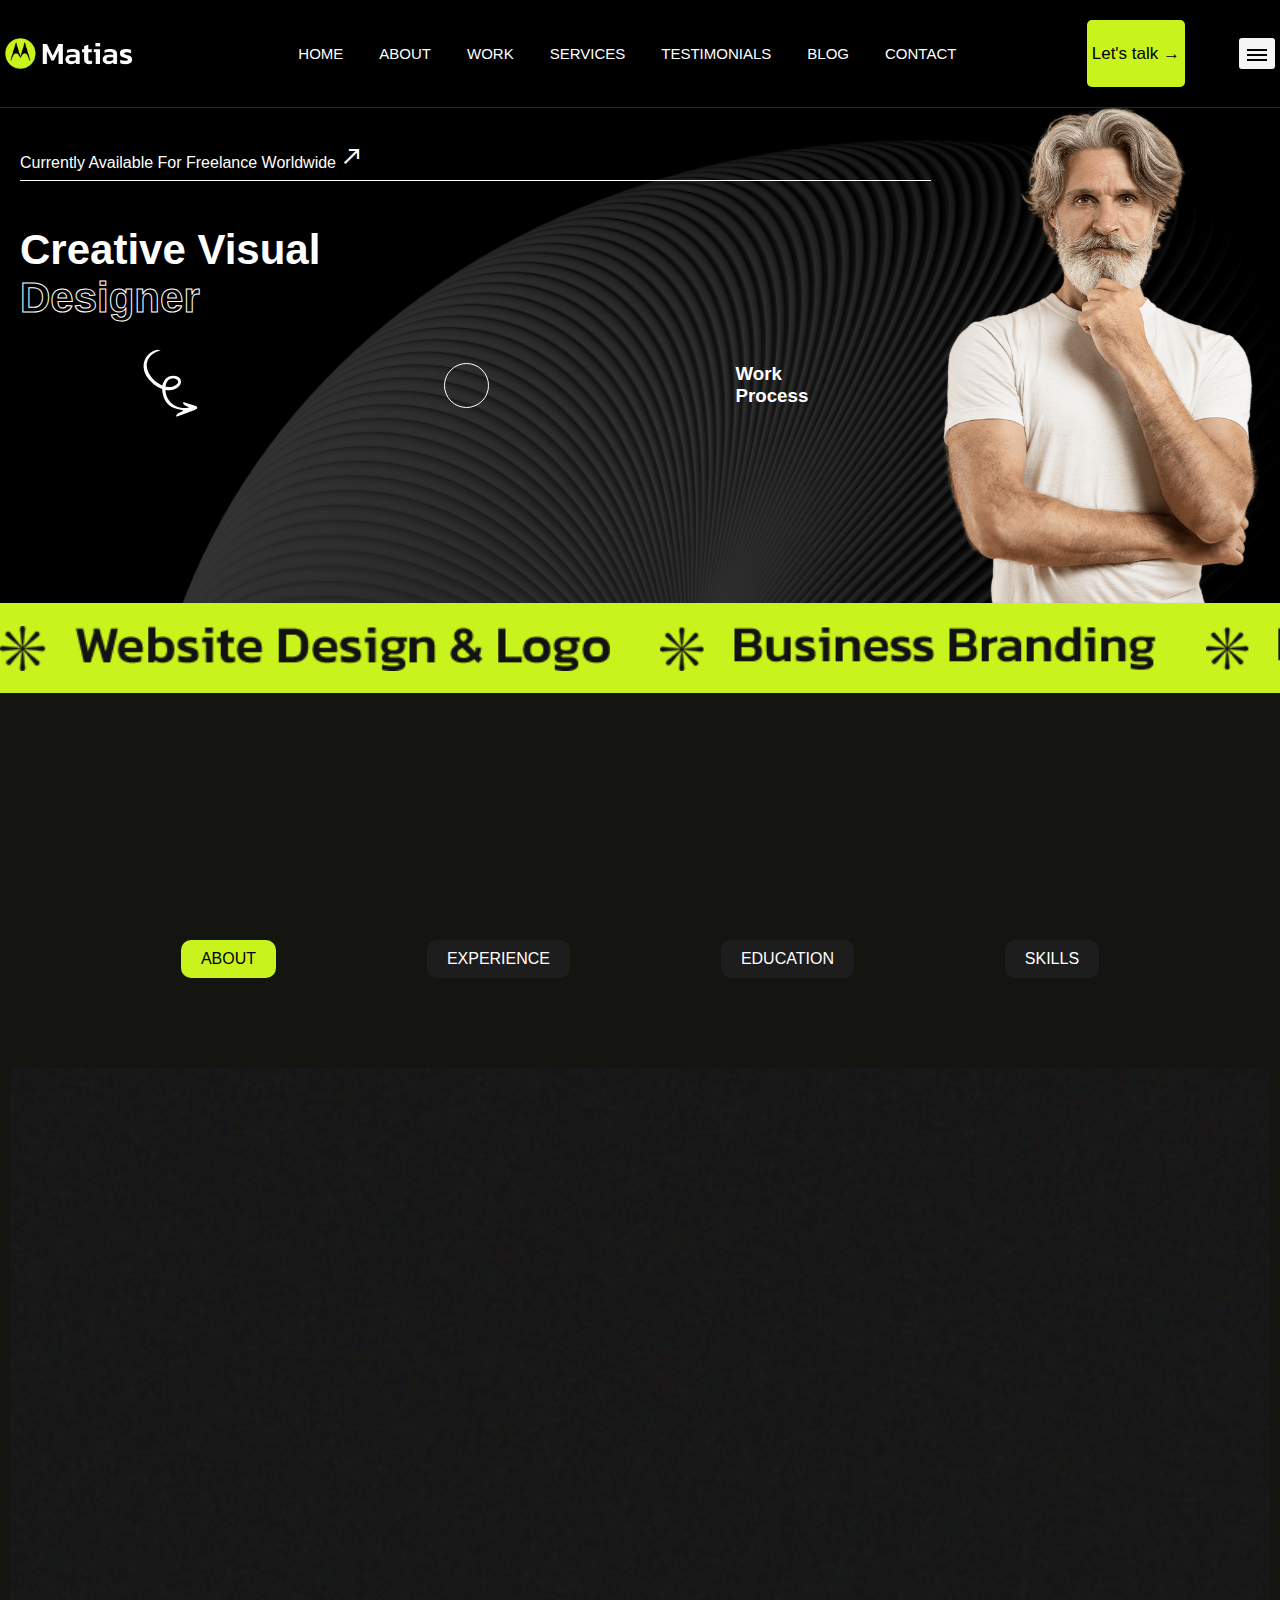
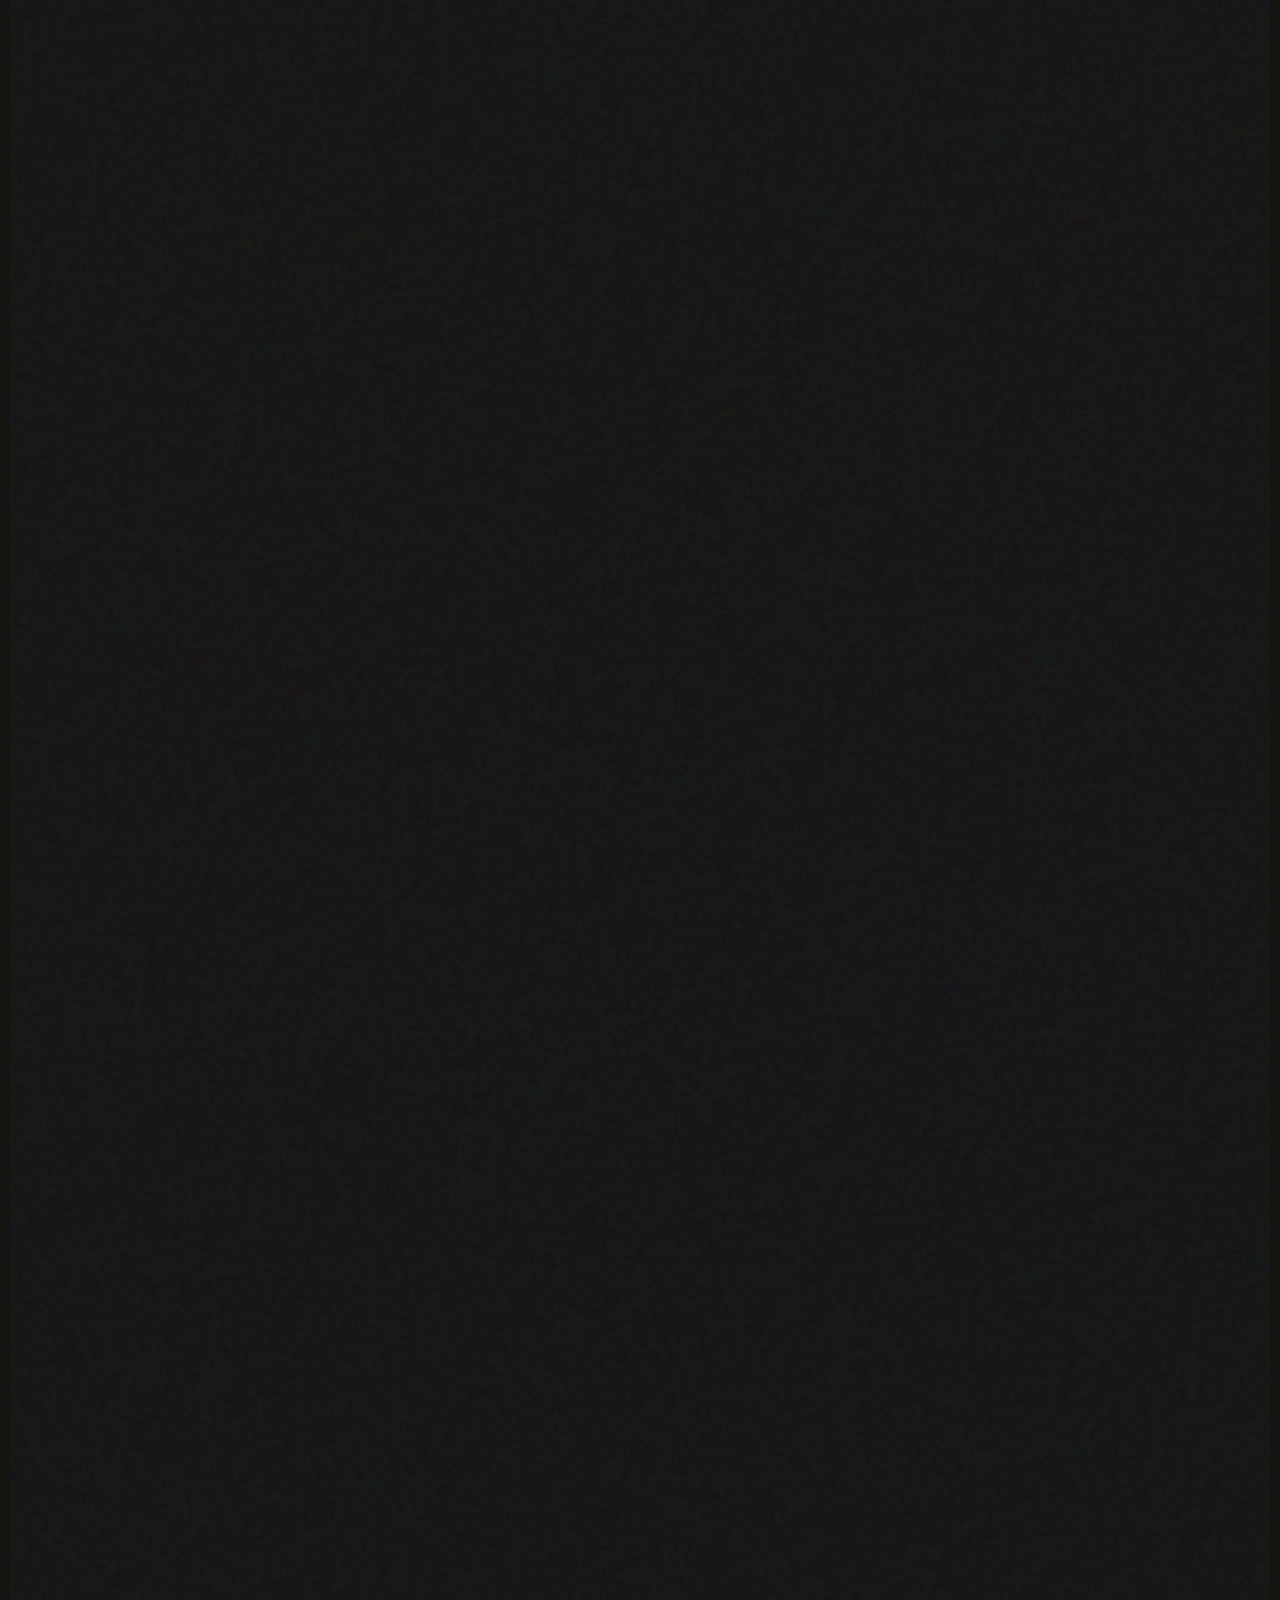
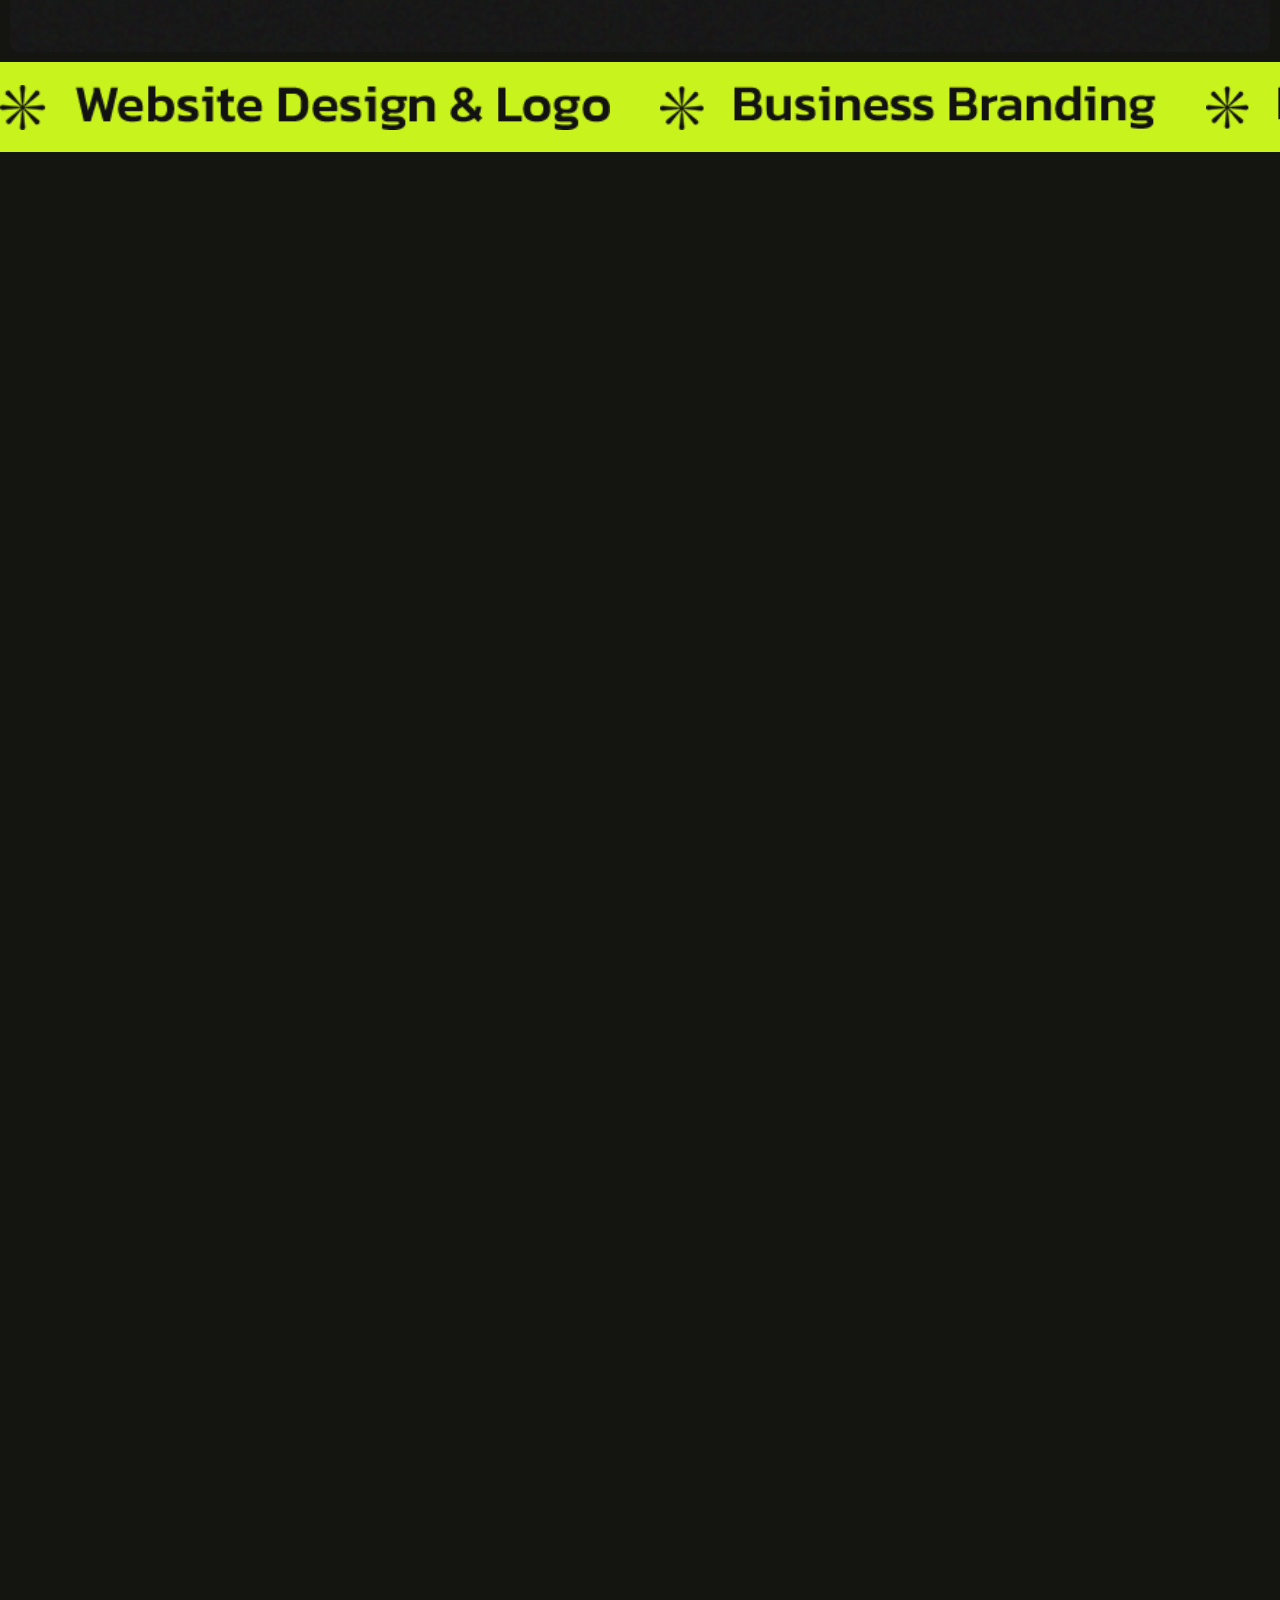
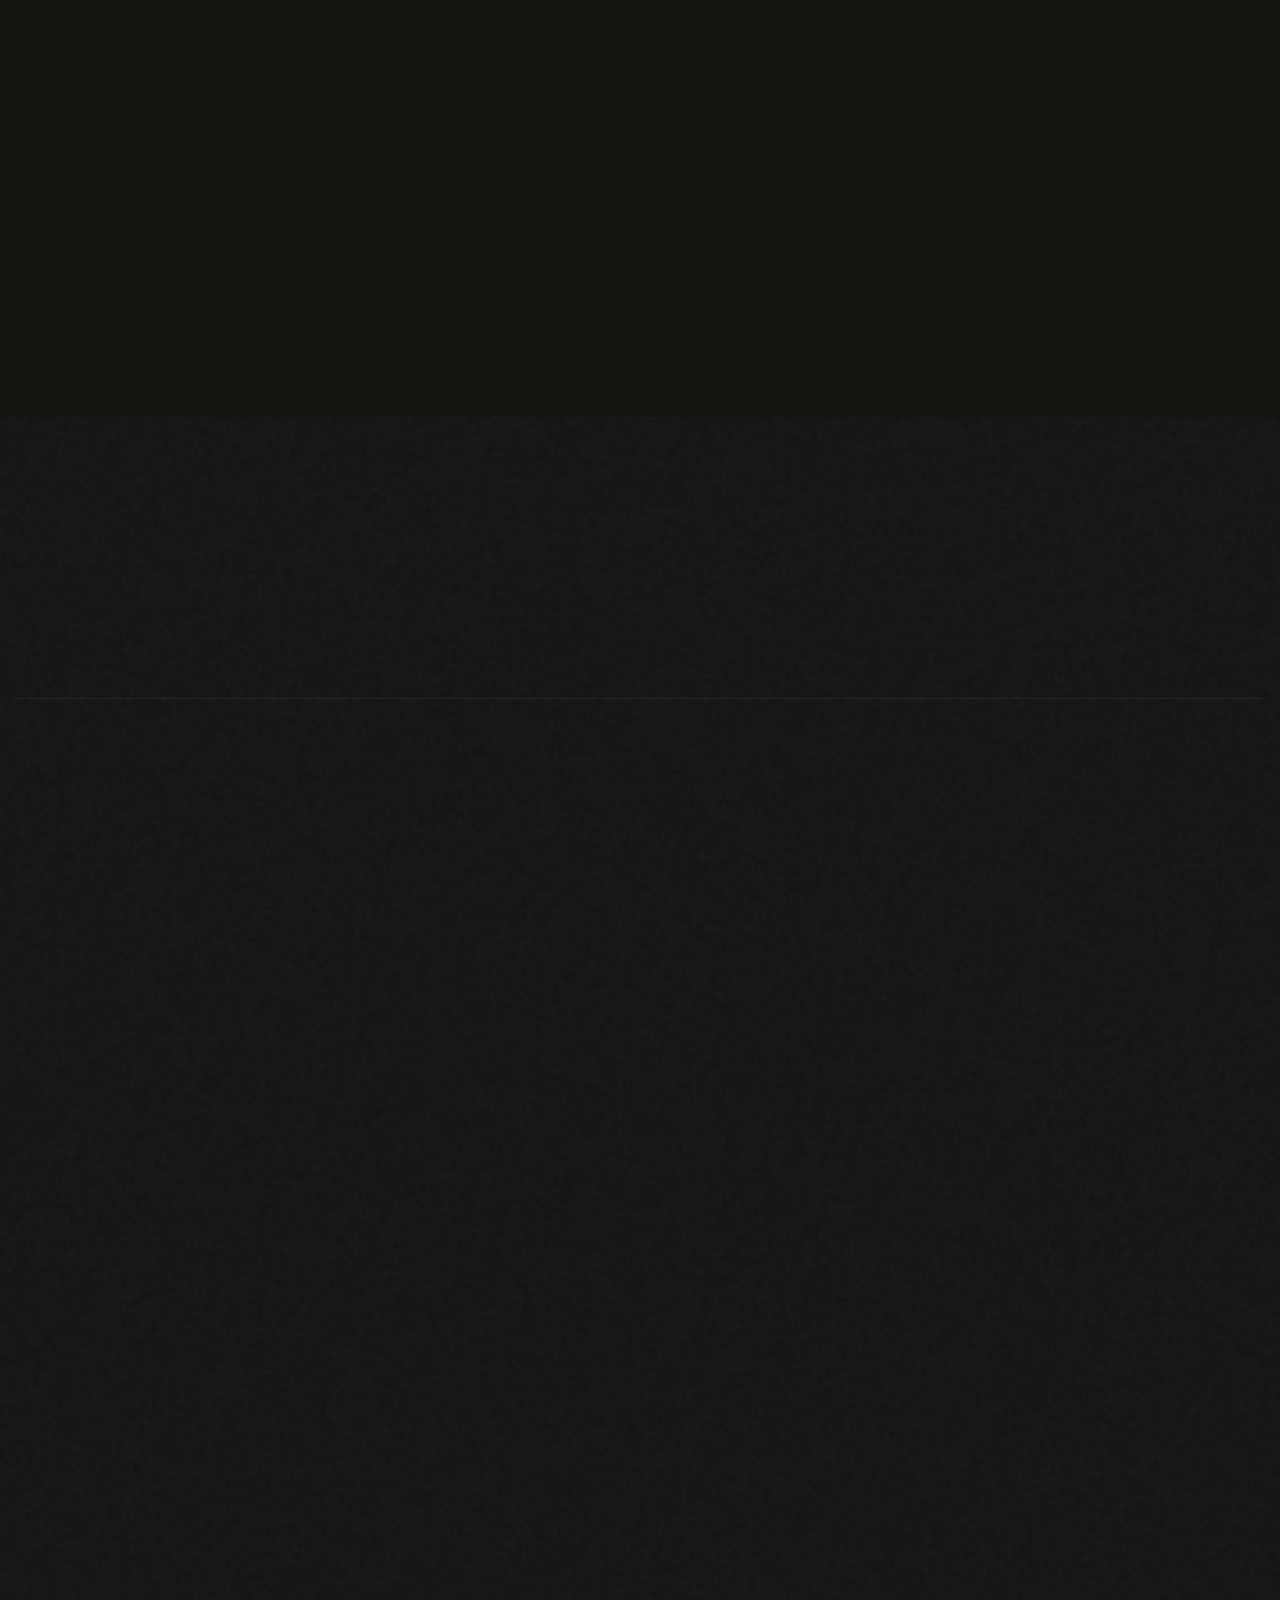
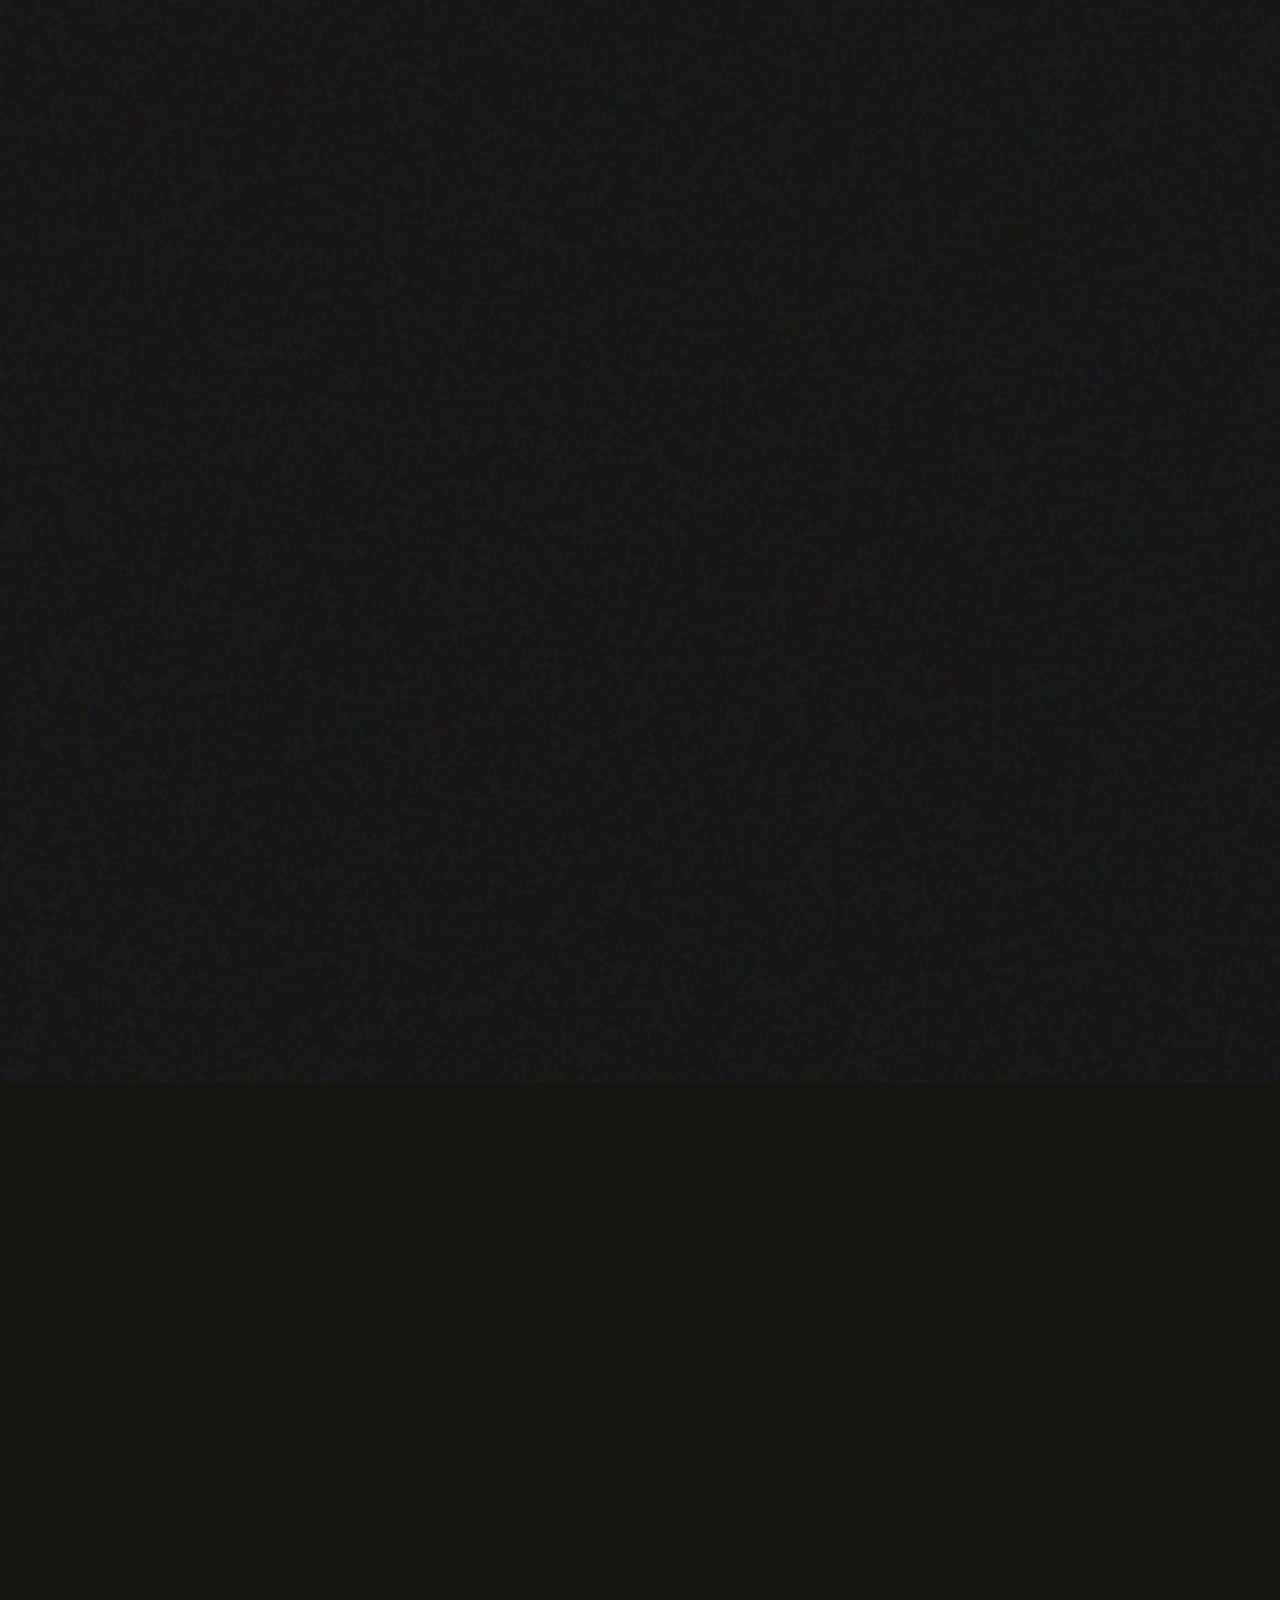
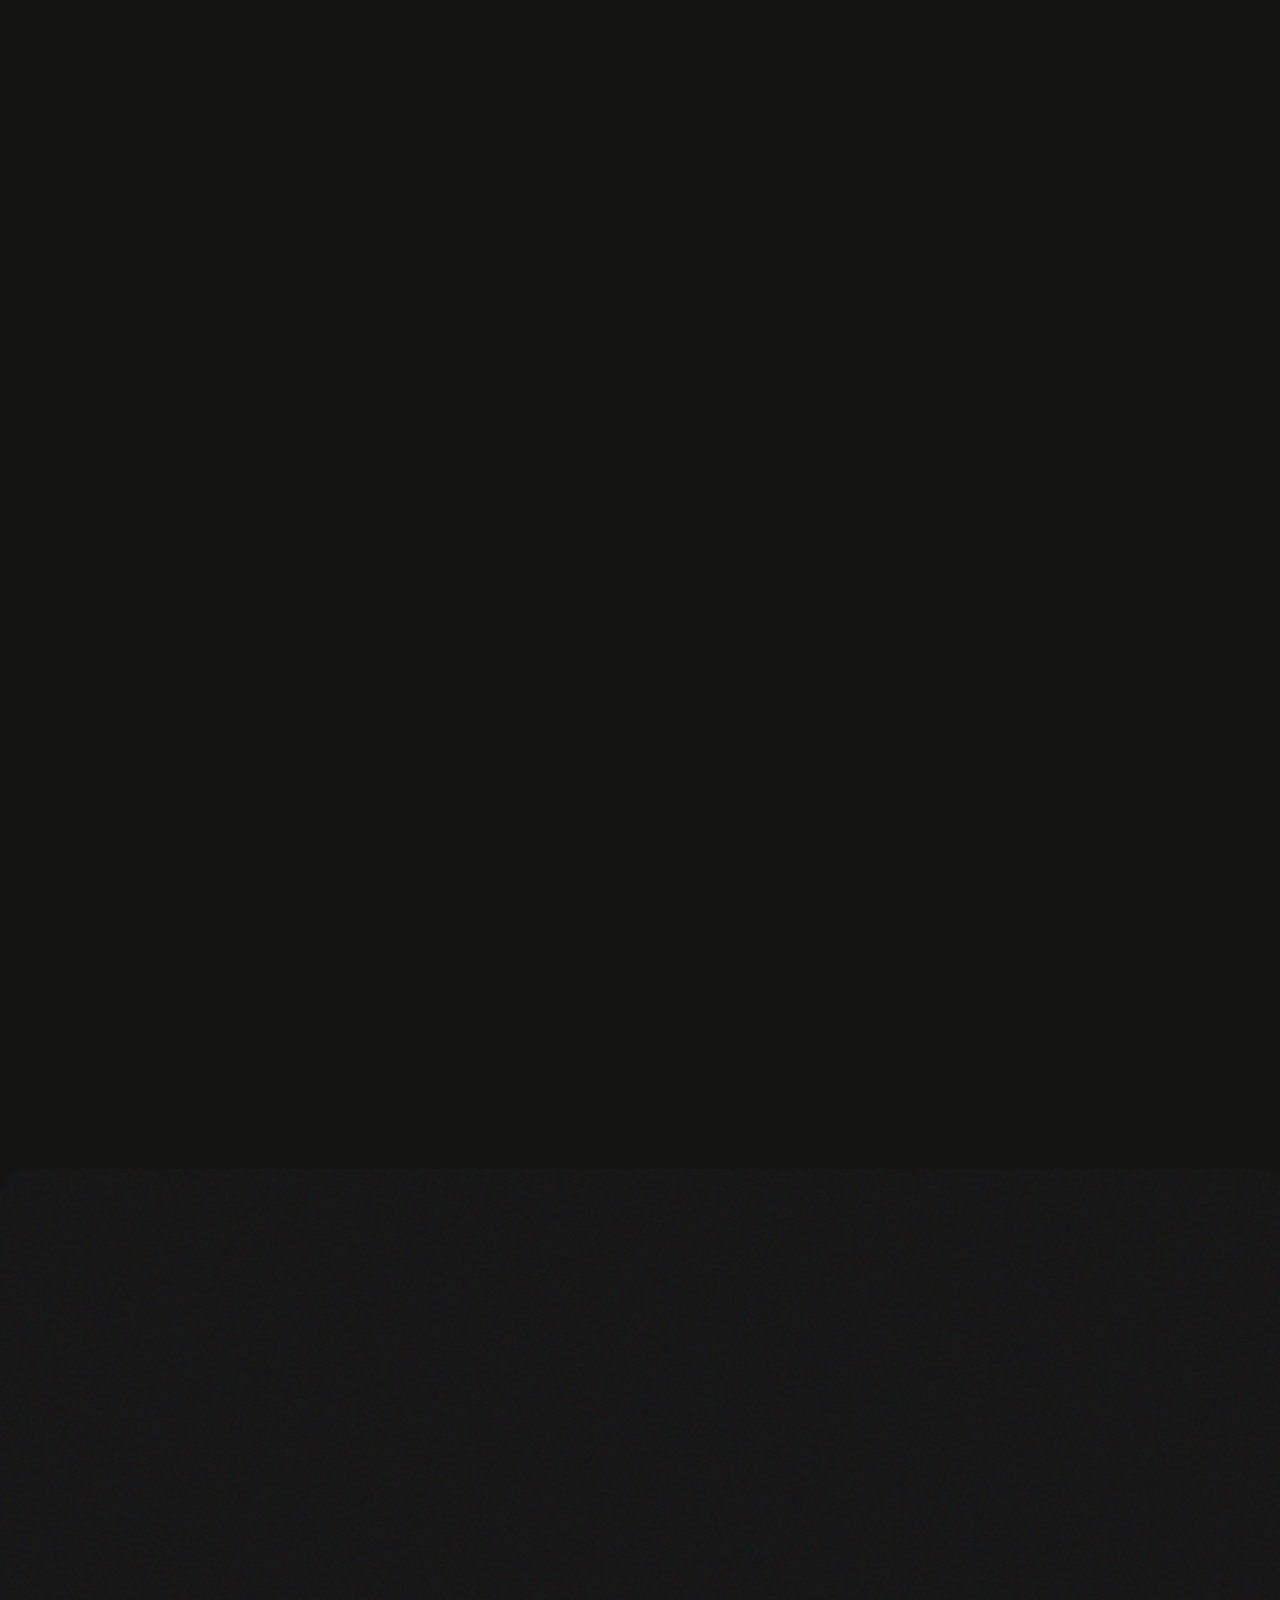
==== commit cff1da09: "making first commit" ====
--- a/index.html
+++ b/index.html
@@ -776,8 +776,74 @@
             </div>
         </section>
         <section class="work-process">
+            <div class="project-text">
+
+                <div class="offset translateYN">
+                    <span class="hhr"></span>
+                    <h2>Complete Project</h2>
+                    <span class="hhr"></span>
+                </div>
+                <div class="project-text-header translateY">
+                    <h2>
+                        Look At My Portfolio And Give Me Your Feedback
+                    </h2>
+                </div>
+            </div>
             <div class="flip process-element">
-
+                <h1>Concept</h1>
+                <p>
+                    Lorem ipsum dolor sit amet consectetur adipisicing elit. Eius amet ex ad blanditiis quidem mollitia rerum delectus 
+                </p>
+
+                <ul>
+                    <li>Reviewing any existing Branding</li>
+                    <li>Traget Audience and competitors research</li>
+                    <li>Developina a Strategy</li>
+                </ul>
+            </div>
+            <div class="flip process-element">
+                <h1>Design</h1>
+                <p>
+                    Lorem ipsum dolor sit amet consectetur adipisicing elit. Eius amet ex ad blanditiis quidem mollitia rerum delectus 
+                </p>
+
+                <ul>
+                    <li>Reviewing any existing Branding</li>
+                    <li>Traget Audience and competitors research</li>
+                    <li>Developina a Strategy</li>
+                </ul>
+            </div>
+            <div class="flip process-element">
+                <h1>Webflow</h1>
+                <p>
+                    Lorem ipsum dolor sit amet consectetur adipisicing elit. Eius amet ex ad blanditiis quidem mollitia rerum delectus 
+                </p>
+
+                <ul>
+                    <li>Testing Website Thoroughly Launch</li>
+                    <li>Choosing Topograpgy, color Paletts</li>
+                    <li>Refining the Design</li>
+                </ul>
+            </div>
+        </section>
+        <section class="testimonies">
+            <div class="project-text">
+
+                <div class="offset translateY">
+                    <span class="hhr"></span>
+                    <h2>Complete Project</h2>
+                    <span class="hhr"></span>
+                </div>
+                <div class="project-text-header translateYN">
+                    <h2>
+                        Look At My Portfolio And Give Me Your Feedback
+                    </h2>
+                </div>
+            </div> 
+            <div class="testimonies-slide">
+                <div class="test-slide"></div>
+                <div class="test-slide"></div>
+                <div class="test-slide"></div>
             </div>
         </section>
   
--- a/assets/css/style.css
+++ b/assets/css/style.css
@@ -51,14 +51,16 @@
     z-index: 1;
     }
   .flip{
-    /* position: relative; */
-    transform:rotateY('0deg');
-    transition: 1s ease;
+    position: relative;
+    transform: rotateX(180deg);   
+         transition: 0.5s ease;
+         perspective: 1000px;
     opacity: 0;
     
     }
     .flip.active{
-    transform: rotateY('180deg');
+      transform: rotateX(0deg);   
+
     opacity: 1; 
     z-index: 1;
     }
@@ -934,7 +936,8 @@
 
 .services{
   margin-top: 10vh;
-  height: 100vh;
+  height: fit-content;
+  /* position: relative; */
 }
 .service{
   color: var(--white-color);
@@ -973,12 +976,109 @@
   color: var(--white-color);
   font-size: 25x;
 }
-
+.work-process{
+  /* height: 100vh; */
+  width: 100%;
+  padding: 10vh 10px;
+  background: url("../images/about-bg.png");
+  background-size: cover;
+  /* padding-bottom: 10vh; */
+  margin-top: 10vh;
+  border-radius: 10px;
+
+}
 .process-element{
-  height: 20vh;
-  width: 20vh;
+  /* height: 20vh; */
+  width: 100%;
+  margin-top: 10vh;
+  background-color: none !important;
+  border: 1px solid var(--border-bottom-color);
+  position: relative;
+         transition: 0.5s ease;
+         transform-style: preserve-3d;
+         padding: 30px;
+         border-radius: 10px;
+
+
+  overflow: hidden;
+}
+
+.process-element::before{
+  content: "";
+  position: absolute;
+  height: 30%;
+  width: 40%;
+  border-radius: 50%;
+  top:75%;
+  left: 85%;
+  /* right: 0; */
+  background-color: var(--main-bg-color);
+  opacity: 0.5;
+  transition: all 0.5s ease;
+  *{
+    color: var(--text-fade-color);
+  }
+}
+.process-element:hover {
+  border-color: var(--main-color);
+}
+
+.process-element:hover::before {
+  background-color: var(--main-color);
+}
+.process-element h1{
+  font-weight: bold;
+  color: var(--white-color);
+}
+.process-element p{
+  color: var(--text-fade-color);
+  margin: 5vh 0vh ;
+}
+.process-element ul{
+  list-style-type: disc;
+  color: var(--text-fade-color);
+  padding: 0px 30px;
+  /* display: inline-block; */
+}.process-element ul li{
+  /* display: flex; */
+  /* flex-direction: column; */
+  align-items: center;
+  padding: 0;
+}
+.process-element ul li::marker{
+  color: var(--main-color);
+  font-size: 30px;
+  /* border: 1px solid red; */
+}
+
+.testimonies{
+  margin-top: 20vh;
+  padding: 20px;
+
+}
+.testimonies-slide {
+  margin-top: 10vh;
+  background-image: url("../images/man1.png"), url("../images/man2.png"), url("../images/man3.png"), url("../images/about-bg.png");
+  background-repeat: no-repeat;
+  background-size: 10vh, 10vh, 10vh, cover;
+  background-position: top left, top right, bottom left, center;
+  height: 50vh;
+  padding: 20px;
+  width: 100%;
+  display: flex;
+  justify-content: space-between;
+  overflow-x: auto;
+  position: relative;
+}
+
+.test-slide {
+  min-width: 300px; /* Adjusted width */
+  height: 30vh;
   border: 1px solid red;
-}
+  margin-right: 5vh;
+  position: relative;
+}
+
 @media only screen and (min-width: 768px){
     .toggle1-div{
         display: none !important;
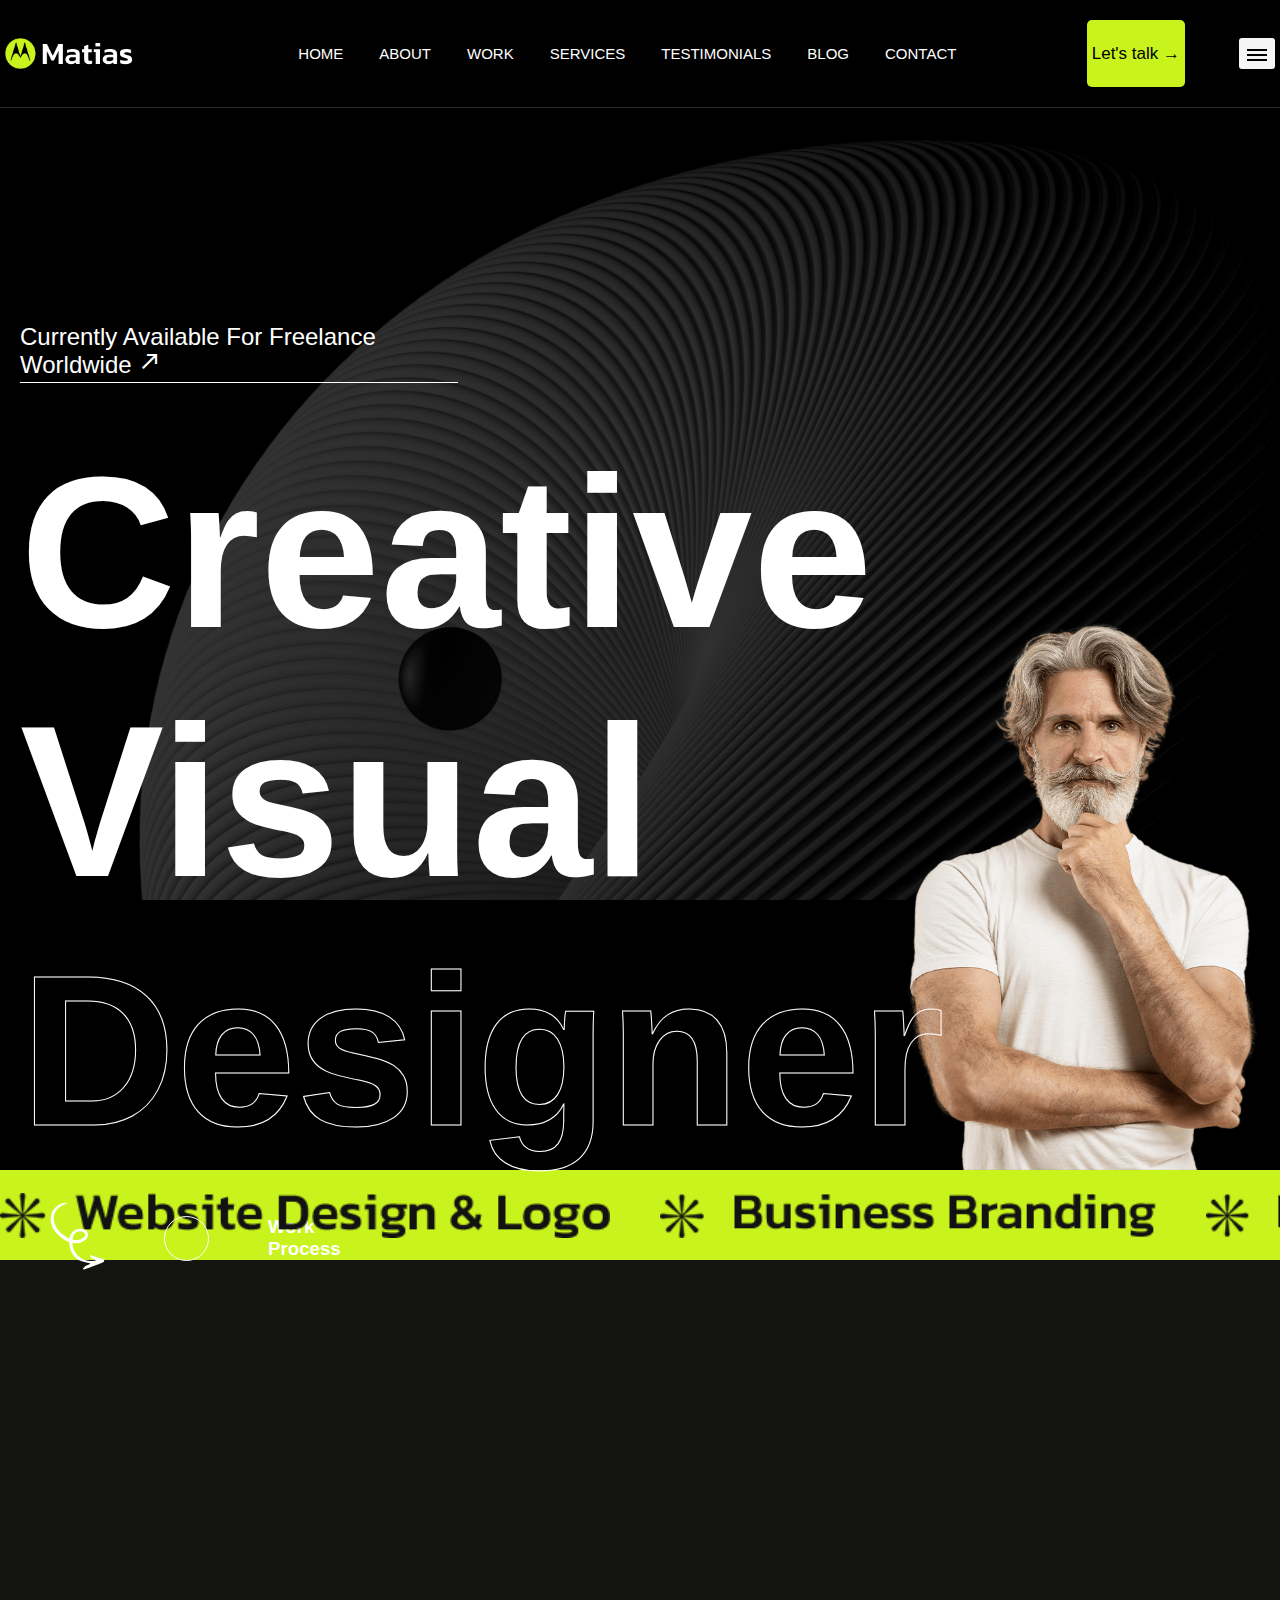
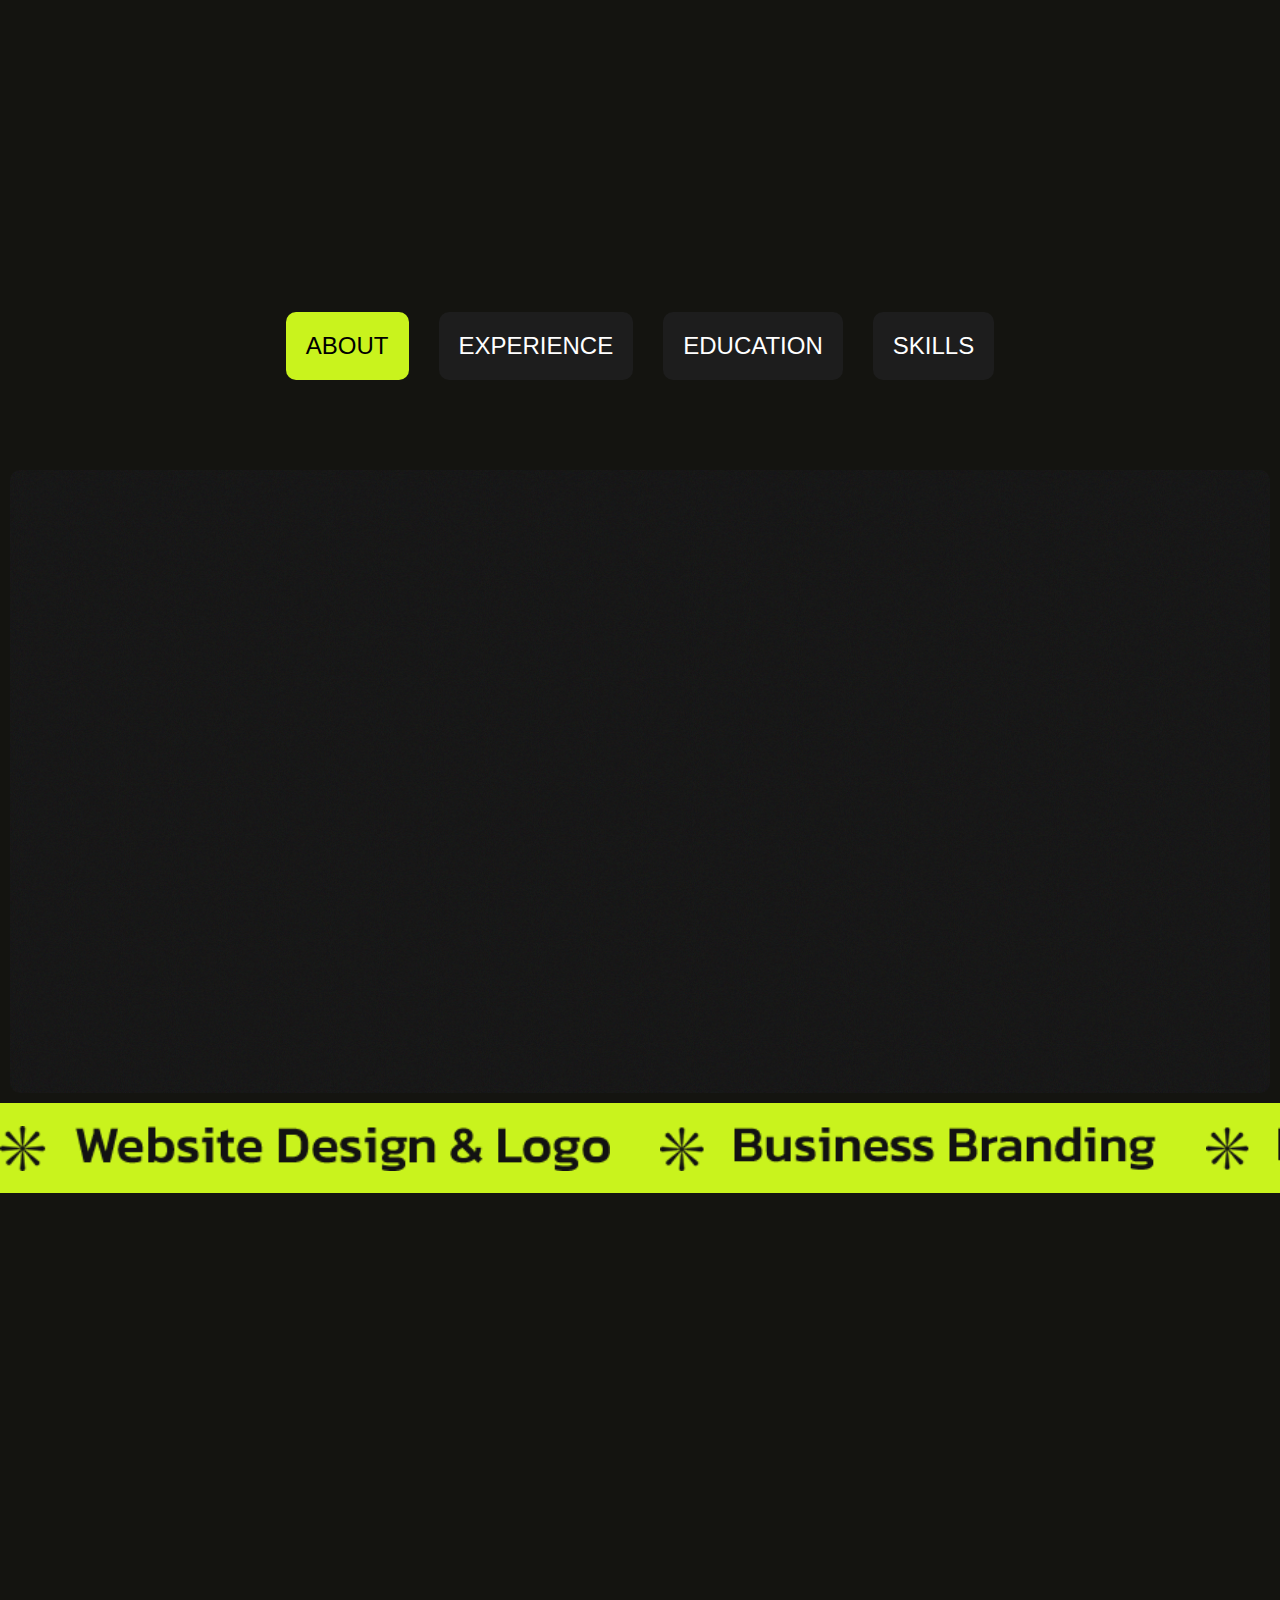
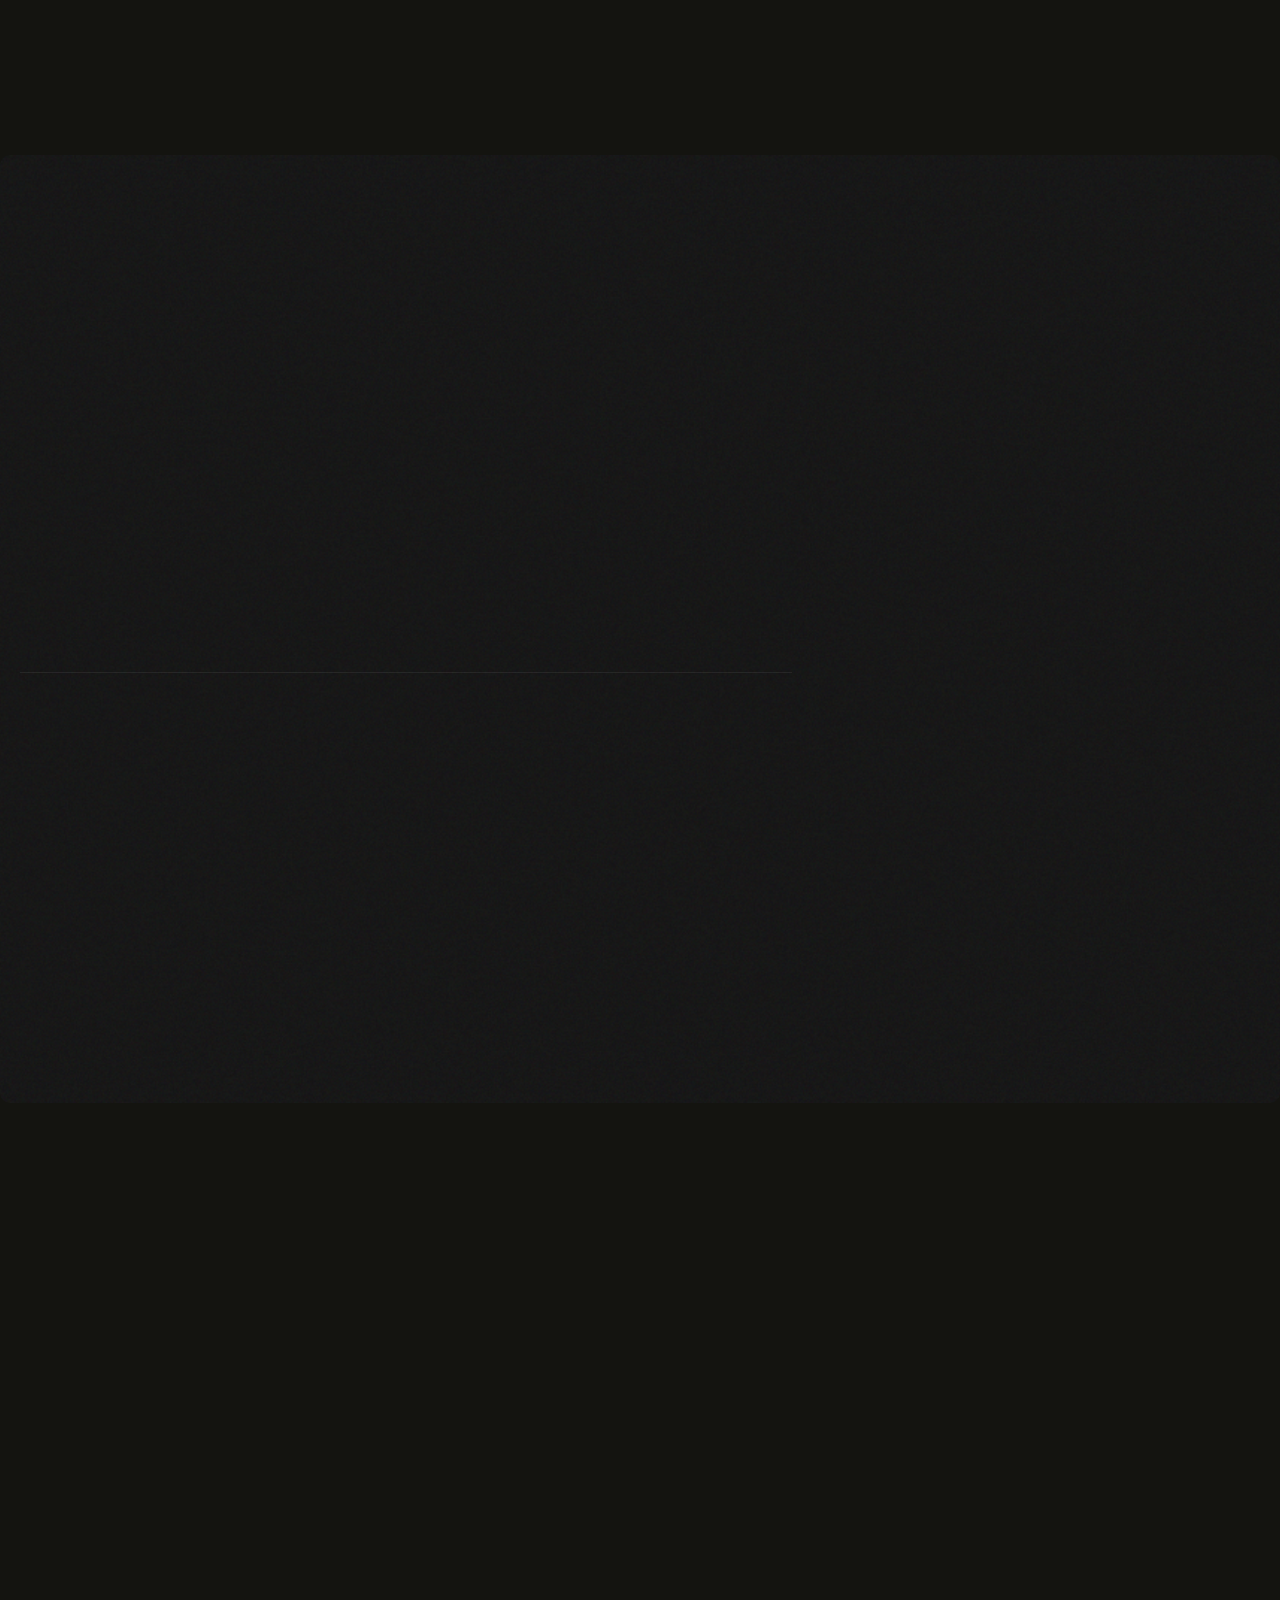
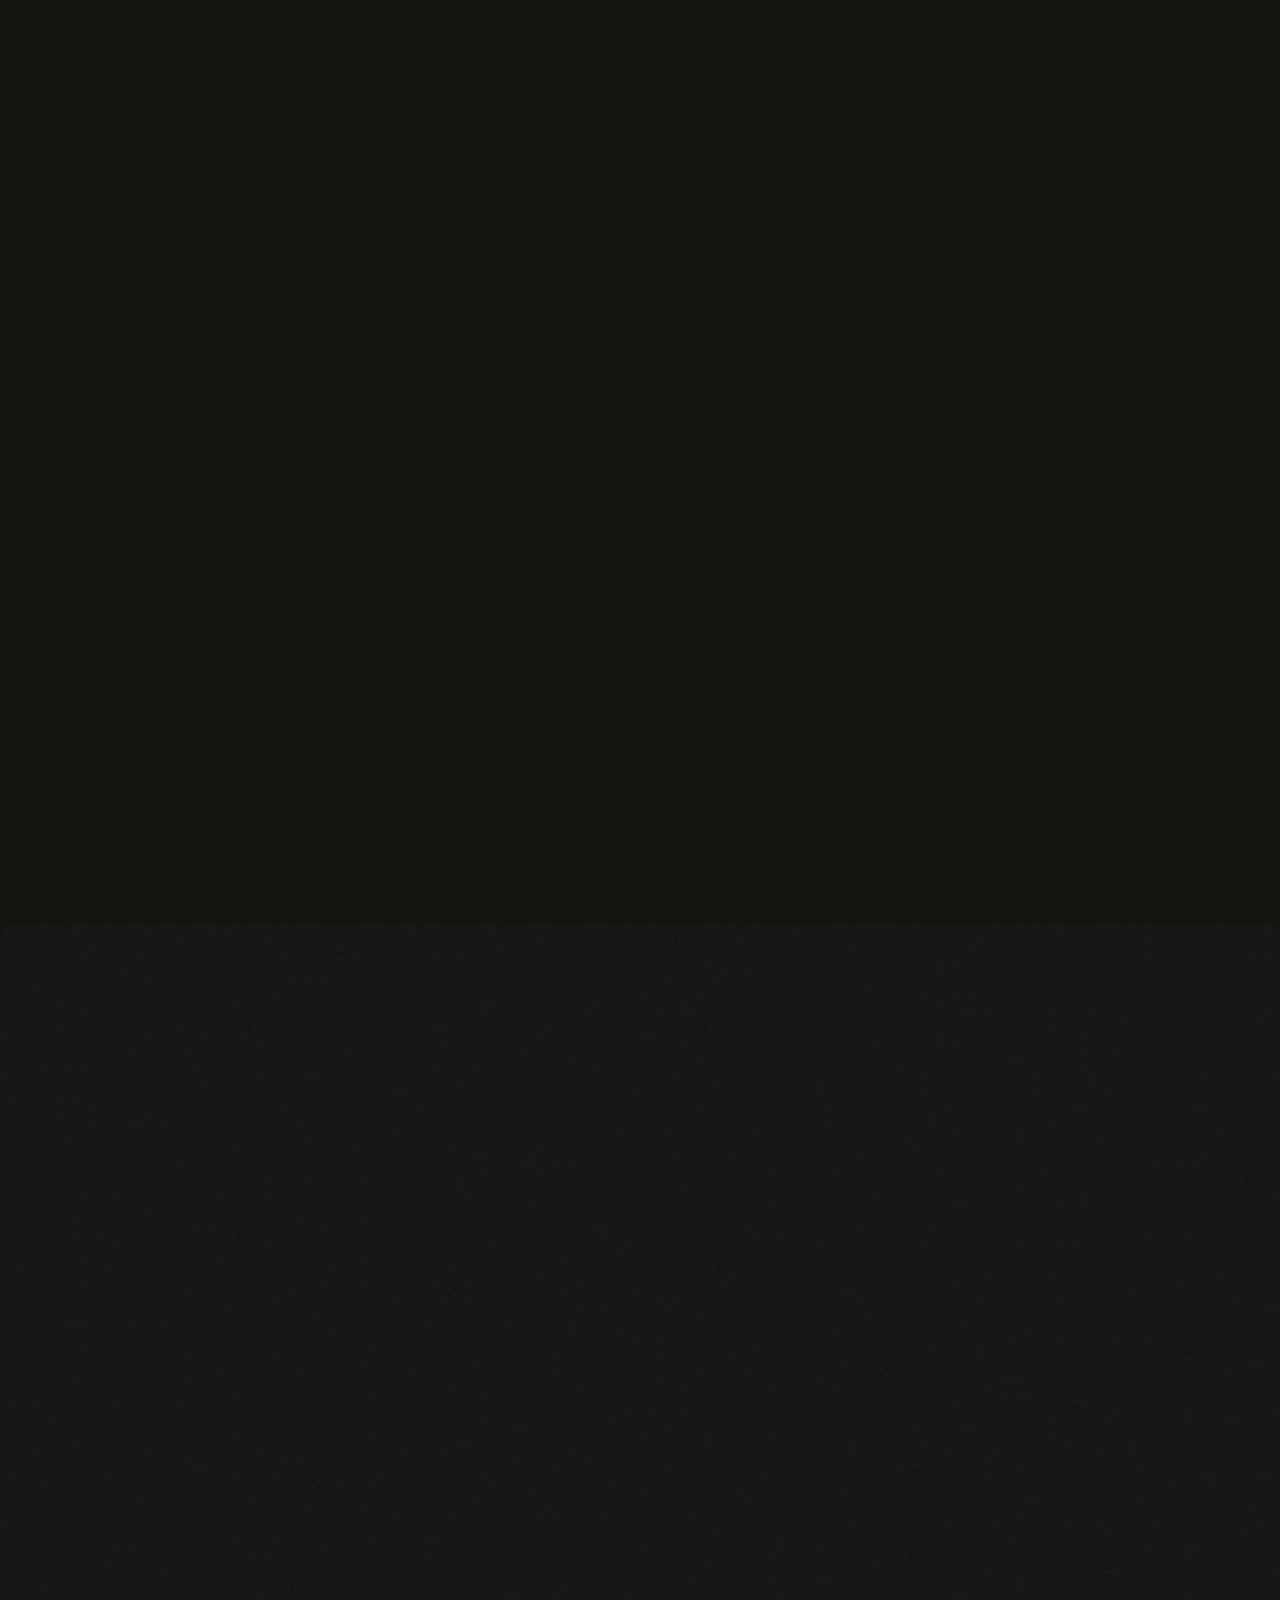
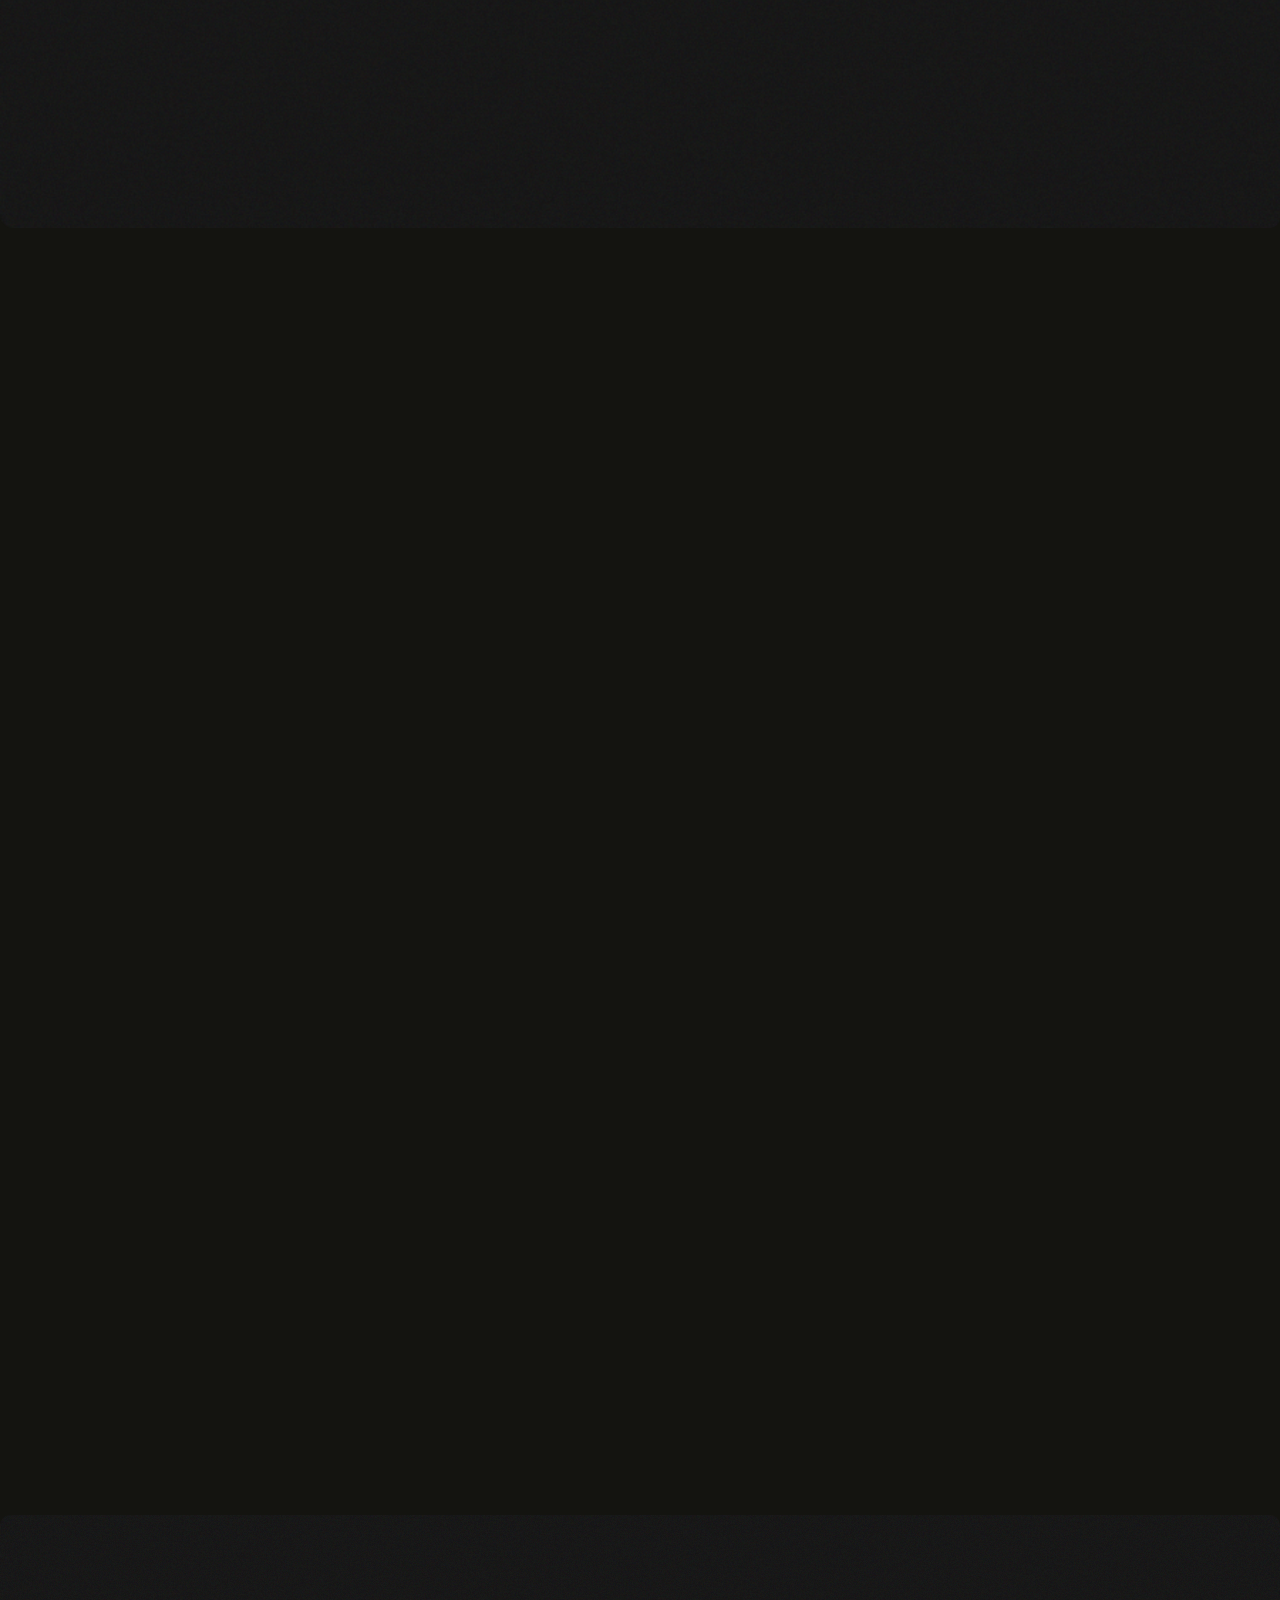
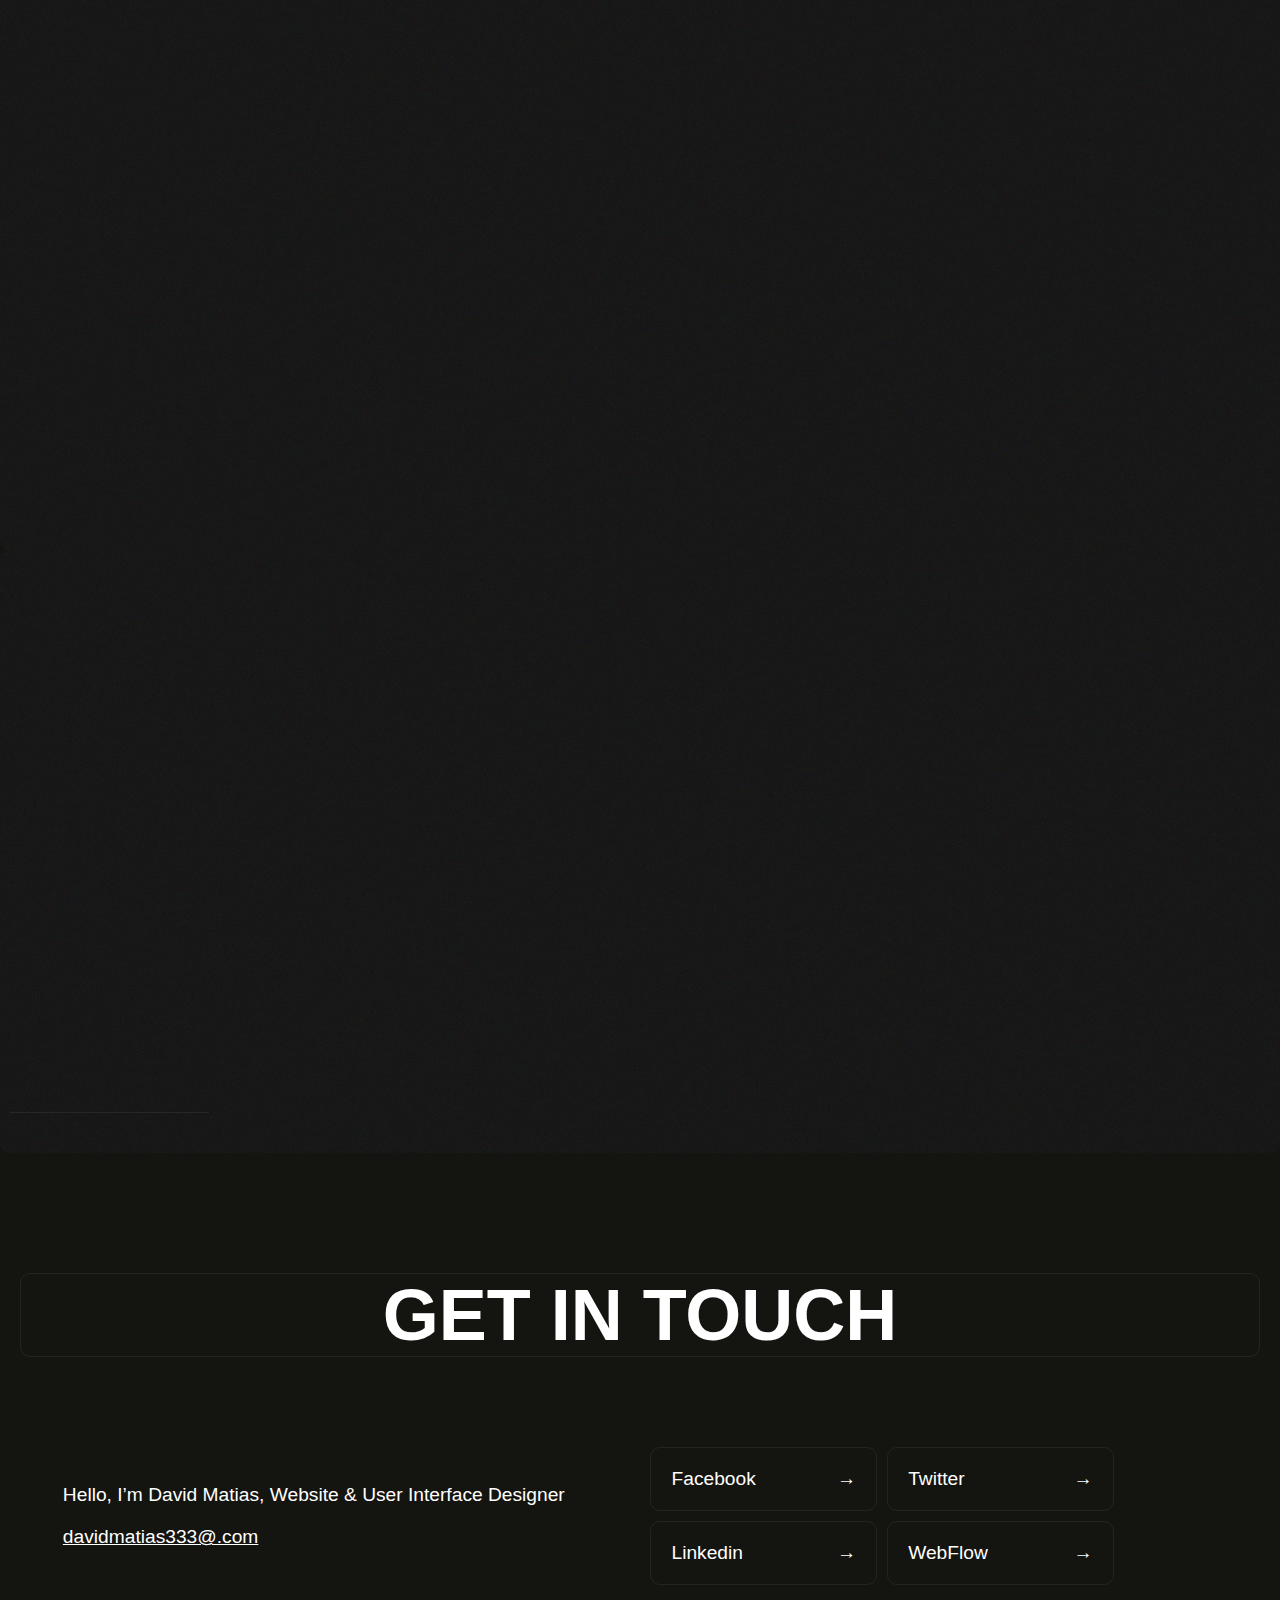
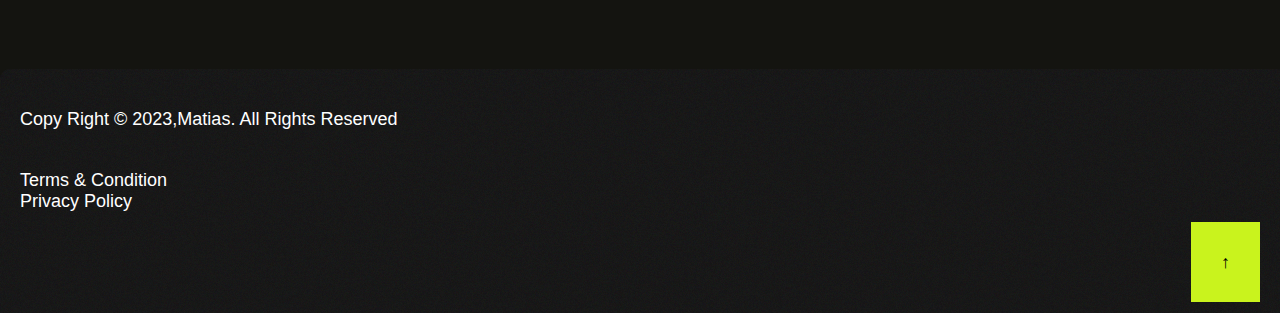
==== commit 0a9f0070: "finished" ====
--- a/index.html
+++ b/index.html
@@ -494,7 +494,7 @@
             </div>
             <div class="projects">
                 <div class="projects-elements ">
-                    <div class="project-element translateY">
+                    <div class="project-element one translateY">
                         <div class="project-element-img">
                             <img src="assets/images/pro1.png" alt="">
                         </div>
@@ -514,7 +514,7 @@
                             
                         </div>
                     </div>
-                    <div class="project-element translateY">
+                    <div class="project-element two translateY">
                         <div class="project-element-img">
                             <img src="assets/images/pro3.png" alt="">
                         </div>
@@ -534,7 +534,7 @@
                             
                         </div>
                     </div>
-                    <div class="project-element translateY">
+                    <div class="project-element three translateY">
                         <div class="project-element-img">
                             <img src="assets/images/pro5.png" alt="">
                         </div>
@@ -554,7 +554,7 @@
                             
                         </div>
                     </div>
-                    <div class="project-element translateY">
+                    <div class="project-element four translateY">
                         <div class="project-element-img">
                             <img src="assets/images/pro2.png" alt="">
                         </div>
@@ -574,7 +574,7 @@
                             
                         </div>
                     </div>
-                    <div class="project-element translateY">
+                    <div class="project-element five translateY">
                         <div class="project-element-img">
                             <img src="assets/images/pro4.png" alt="">
                         </div>
@@ -594,7 +594,7 @@
                             
                         </div>
                     </div>
-                    <div class="project-element translateY">
+                    <div class="project-element six translateY">
                         <div class="project-element-img">
                             <img src="assets/images/pro6.png" alt="">
                         </div>
@@ -674,12 +674,12 @@
 
                 <div class="offset translateYN">
                     <span class="hhr"></span>
-                    <h2>Complete Project</h2>
+                    <h2>Services That I provide</h2>
                     <span class="hhr"></span>
                 </div>
                 <div class="project-text-header translateY">
                     <h2>
-                        Look At My Portfolio And Give Me Your Feedback
+                        My Special Services For Your Business Development
                     </h2>
                 </div>
             </div>
@@ -780,53 +780,55 @@
 
                 <div class="offset translateYN">
                     <span class="hhr"></span>
-                    <h2>Complete Project</h2>
+                    <h2>Working Progress</h2>
                     <span class="hhr"></span>
                 </div>
                 <div class="project-text-header translateY">
                     <h2>
-                        Look At My Portfolio And Give Me Your Feedback
+                        Your Dream Website In Just A Few Steps
                     </h2>
                 </div>
             </div>
-            <div class="flip process-element">
-                <h1>Concept</h1>
-                <p>
-                    Lorem ipsum dolor sit amet consectetur adipisicing elit. Eius amet ex ad blanditiis quidem mollitia rerum delectus 
-                </p>
-
-                <ul>
-                    <li>Reviewing any existing Branding</li>
-                    <li>Traget Audience and competitors research</li>
-                    <li>Developina a Strategy</li>
-                </ul>
-            </div>
-            <div class="flip process-element">
-                <h1>Design</h1>
-                <p>
-                    Lorem ipsum dolor sit amet consectetur adipisicing elit. Eius amet ex ad blanditiis quidem mollitia rerum delectus 
-                </p>
-
-                <ul>
-                    <li>Reviewing any existing Branding</li>
-                    <li>Traget Audience and competitors research</li>
-                    <li>Developina a Strategy</li>
-                </ul>
-            </div>
-            <div class="flip process-element">
-                <h1>Webflow</h1>
-                <p>
-                    Lorem ipsum dolor sit amet consectetur adipisicing elit. Eius amet ex ad blanditiis quidem mollitia rerum delectus 
-                </p>
-
-                <ul>
-                    <li>Testing Website Thoroughly Launch</li>
-                    <li>Choosing Topograpgy, color Paletts</li>
-                    <li>Refining the Design</li>
-                </ul>
-            </div>
-        </section>
-        <section class="testimonies">
+            <div class="flip-div">
+                <div class="flip process-element">
+                    <h1>Concept</h1>
+                    <p>
+                        Lorem ipsum dolor sit amet consectetur adipisicing elit. Eius amet ex ad blanditiis quidem mollitia rerum delectus 
+                    </p>
+    
+                    <ul>
+                        <li>Reviewing any existing Branding</li>
+                        <li>Traget Audience and competitors research</li>
+                        <li>Developina a Strategy</li>
+                    </ul>
+                </div>
+                <div class="flip process-element">
+                    <h1>Design</h1>
+                    <p>
+                        Lorem ipsum dolor sit amet consectetur adipisicing elit. Eius amet ex ad blanditiis quidem mollitia rerum delectus 
+                    </p>
+    
+                    <ul>
+                        <li>Reviewing any existing Branding</li>
+                        <li>Traget Audience and competitors research</li>
+                        <li>Developina a Strategy</li>
+                    </ul>
+                </div>
+                <div class="flip process-element">
+                    <h1>Webflow</h1>
+                    <p>
+                        Lorem ipsum dolor sit amet consectetur adipisicing elit. Eius amet ex ad blanditiis quidem mollitia rerum delectus 
+                    </p>
+    
+                    <ul>
+                        <li>Testing Website Thoroughly Launch</li>
+                        <li>Choosing Topograpgy, color Paletts</li>
+                        <li>Refining the Design</li>
+                    </ul>
+                </div>
+            </div>
+        </section>
+        <section class="testimonies translateY">
             <div class="project-text">
 
                 <div class="offset translateY">
@@ -836,14 +838,177 @@
                 </div>
                 <div class="project-text-header translateYN">
                     <h2>
-                        Look At My Portfolio And Give Me Your Feedback
+                        Happy Words From Happy Customer
                     </h2>
                 </div>
             </div> 
-            <div class="testimonies-slide">
-                <div class="test-slide"></div>
-                <div class="test-slide"></div>
-                <div class="test-slide"></div>
+            <div class="testimonies-container">
+                <div class="test-div">
+                    <div class="testimonies-slide">
+                        <div class="test-slide">
+                            <h3 class="stars">
+                                <i class="fa-regular fa-star"></i><i class="fa-regular fa-star"></i><i class="fa-regular fa-star"></i><i class="fa-regular fa-star"></i><i class="fa-regular fa-star"></i>
+                            </h3>
+                            <p> <i>
+                                Lorem ipsum dolor sit amet consectetur adipisicing elit. Deleniti nam eum distinctio commodi animi ratione inventore corporis quos ex? Amet, porro? Officiis nostrum distinctio ratione molestias facere, exercitationem quasi eius!
+                            </i>
+                            </p>
+                            <h1 class="main-color">Shawn Beltran</h1>
+                            <h3>Business Owner</h3>
+                        </div>
+                        <div class="test-slide">
+                            <h3 class="stars">
+                                <i class="fa-regular fa-star"></i><i class="fa-regular fa-star"></i><i class="fa-regular fa-star"></i><i class="fa-regular fa-star"></i><i class="fa-regular fa-star"></i>
+                            </h3>
+                            <p> <i>
+                                Lorem ipsum dolor sit amet consectetur adipisicing elit. Deleniti nam eum distinctio commodi animi ratione inventore corporis quos ex? Amet, porro? Officiis nostrum distinctio ratione molestias facere, exercitationem quasi eius!
+                            </i>
+                            </p>
+                            <h1 class="main-color">Shawn Beltran</h1>
+                            <h3>Business Owner</h3>
+                        </div>
+                        <div class="test-slide">
+                            <h3 class="stars">
+                                <i class="fa-regular fa-star"></i><i class="fa-regular fa-star"></i><i class="fa-regular fa-star"></i><i class="fa-regular fa-star"></i><i class="fa-regular fa-star"></i>
+                            </h3>
+                            <p> <i>
+                                Lorem ipsum dolor sit amet consectetur adipisicing elit. Deleniti nam eum distinctio commodi animi ratione inventore corporis quos ex? Amet, porro? Officiis nostrum distinctio ratione molestias facere, exercitationem quasi eius!
+                            </i>
+                            </p>
+                            <h1 class="main-color">Shawn Beltran</h1>
+                            <h3>Business Owner</h3>
+                        </div>
+        
+                     
+                    </div>
+                </div>
+            <div class="slide-buttons">
+              
+                    <i class="fa-regular fa-circle-dot active"></i><i class="fa-regular fa-circle-dot"></i><i class="fa-regular fa-circle-dot"></i>
+                
+            </div>
+        </div>
+        </section>
+        <section class="blog">
+            <div class="blog-text">
+
+                <div class="project-text">
+    
+                    <div class="offset translateY">
+                        <span class="hhr"></span>
+                        <h2>Complete Project</h2>
+                    </div>
+                    <div class="project-text-header translateYN">
+                        <h2>
+                            Recent Posts
+                        </h2>
+                    </div>
+                </div>
+                <div class="click translateYN">
+                    <span>&RightArrow;</span>
+                   <span> Click More work</span>
+                </div> 
+            </div>
+            <div class="blog-content">
+                <div class="service">
+                    <div class="awards translateY">
+                        <div class="blog-head ">
+                           <h4>
+                            October 19, 2023
+                           </h4> 
+                           <h1>
+                            Brand Design That Helps The Company Grow
+                           </h1>
+                        </div>
+                        <div class="blog-img">
+                            <img src="assets/images/bblog1.png" alt="" srcset="">
+                        </div>
+                        <div class="blog-icon">
+                            <span>
+                                <i class="fa-regular fa-eye"></i>
+                            </span>
+                        </div>
+                    
+                </div>
+                    <div class="awards translateY">
+                        <div class="blog-head ">
+                           <h4>
+                            October 19, 2023
+                           </h4> 
+                           <h1>
+                            Brand Design That Helps The Company Grow
+                           </h1>
+                        </div>
+                        <div class="blog-img">
+                            <img src="assets/images/bblog2.png" alt="" srcset="">
+                        </div>
+                        <div class="blog-icon">
+                            <span>
+                                <i class="fa-regular fa-eye"></i>
+                            </span>
+                        </div>
+                    
+                </div>
+                    <div class="awards translateY">
+                        <div class="blog-head ">
+                           <h4>
+                            October 19, 2023
+                           </h4> 
+                           <h1>
+                            Brand Design That Helps The Company Grow
+                           </h1>
+                        </div>
+                        <div class="blog-img">
+                            <img src="assets/images/bblog3.png" alt="" srcset="">
+                        </div>
+                        <div class="blog-icon">
+                            <span>
+                                <i class="fa-regular fa-eye"></i>
+                            </span>
+                        </div>
+                    
+                </div>
+            </div>
+        </section>
+        <section class="touch">
+            <h1 class="touch-header">
+                GET IN TOUCH
+            </h1>
+            <div class="touch-content">
+                <div class="touch-text">
+                    <p>Hello, I’m David Matias, Website & User Interface Designer
+                        
+                    </p>
+                    <a href="">
+                        davidmatias333@.com
+                      </a>
+                 </div>
+                 <div class="touch-links">
+                    <p>
+                        <span>Facebook</span><span>&RightArrow;</span>
+                    </p>
+                    <p>
+                        <span>Twitter</span><span>&RightArrow;</span>
+                    </p>
+                    <p>
+                        <span>Linkedin</span><span>&RightArrow;</span>
+                    </p>
+                    <p>
+                        <span>WebFlow</span><span>&RightArrow;</span>
+                    </p>
+                 </div>
+            </div>
+        </section>
+        <section class="footer">
+            <div class="">
+                <p>Copy Right &copy; 2023,  <span class="main-color">Matias</span>. All Rights Reserved</p>
+            </div>
+            <div class="">
+                <p>Terms & Condition</p>
+                <p>Privacy Policy</p>
+            </div>
+            <div class="arrow-up">
+                <a href="#home">&UpArrow;</a>
             </div>
         </section>
   
--- a/assets/css/style.css
+++ b/assets/css/style.css
@@ -316,25 +316,18 @@
   height: 10vh;
 }
 .banner-image{
-  /* height: 100vh; */
   background-color:var(--black-color) ;
   background-image: url("../images/banner-bg.png");
   background-size:cover;
-  /* overflow: hidden; */
   background-position: center ;
   width: 100%;
-  /* position: relative; */
+  height: fit-content;
   background-attachment: fixed;
   background-repeat: no-repeat;
-  /* padding-left: 20px; */
 }
 .header{
   display: flex;
   height: 57vh;
-  /* margin-top: 20vh; */
-  /* padding: 0px 10px; */
-  
-  /* height: 100%; */
 }
 .header-aside{
   z-index: 10;
@@ -347,6 +340,9 @@
   padding-top: 6vh;
   padding-left: 20px;
   width: 80%;
+  display: flex;
+  flex-direction: column;
+  justify-content: space-around;
 
 }
 
@@ -1054,44 +1050,177 @@
 .testimonies{
   margin-top: 20vh;
   padding: 20px;
-
+  margin-bottom: 20vh;
+
+}
+.testimonies-container{
+  position: relative;
 }
 .testimonies-slide {
   margin-top: 10vh;
   background-image: url("../images/man1.png"), url("../images/man2.png"), url("../images/man3.png"), url("../images/about-bg.png");
   background-repeat: no-repeat;
   background-size: 10vh, 10vh, 10vh, cover;
-  background-position: top left, top right, bottom left, center;
+  background-position:  left 10px top 10px, right 10px top 10px, bottom 10px left 10px, center;
   height: 50vh;
-  padding: 20px;
   width: 100%;
   display: flex;
   justify-content: space-between;
   overflow-x: auto;
   position: relative;
-}
-
+  transition: 1s ease;
+  border-radius: 10px;
+}
+.testimonies-slide::-webkit-scrollbar{
+  display: none;
+}
 .test-slide {
-  min-width: 300px; /* Adjusted width */
-  height: 30vh;
-  border: 1px solid red;
-  margin-right: 5vh;
+  min-width: 100%; 
+  height: 100%;
+  padding: 10px 0px;
+  display: flex;
+  flex-direction: column;
+  justify-content: space-evenly;
+  background-color: #1d1d1db1;
+  /* border: 1px solid red; */
+  /* margin-right: 5vh; */
   position: relative;
-}
-
-@media only screen and (min-width: 768px){
-    .toggle1-div{
-        display: none !important;
-    }
-    .logo{
-        width: 10%;
-    }
-   .nav-menu{
-    display: flex !important;
-    /* font-size: 40px; */
-   }
-   .nav-menu ul{
-    font-size: 15px;
-   }
-
-}+  color: var(--white-color);
+}
+.stars{
+  display: flex;
+  gap: 10px;
+  color: orange;
+}
+
+.test-slide h1{
+  color: var(--main-color);
+}
+
+ .slide-buttons{
+  position: absolute;
+  top: 80%;
+  left: 70%;
+  right: 0;
+  bottom:0;
+  display: flex;
+  height: fit-content;
+  gap: 15px;
+  font-size: larger;
+  color: var(--white-color);
+}
+.fa-circle-dot.active{
+  color: var(--main-color);
+}
+
+.blog{
+  background-image: url("../images/about-bg.png");
+  /* height: 100vh; */
+  border-radius: 10px;
+  padding: 40px 10px;
+
+}
+.blog-text .project-text-header h2{
+  text-align: start;
+  margin-top: 1vh;
+  /* margin-bottom: 6vh; */
+}
+.blog-text{
+  border-bottom: 1px solid var(--border-bottom-color2);
+  padding-bottom: 50px;
+}
+.blog-content .service .awards{
+  margin-top: 0;
+}
+.blog-head h4{
+  width: fit-content;
+  padding: 10px 20px;
+  border-radius: 30px;
+  border: 1px solid var(--border-bottom-color2);
+  margin-bottom: 3vh;
+}
+.blog-head h1{
+  margin-bottom: 3vh;
+}
+.blog-img, .blog-img img{
+  width: 100%;
+}
+.blog-icon{
+  margin-top: 6vh;
+  margin-bottom: 6vh;
+}
+.blog-icon span{
+  height: fit-content;
+  width: fit-content;
+  font-size: 20px;
+  padding: 20px;
+  border-radius: 50%;
+  border: 1px solid var(--white-color);
+}
+
+.touch{
+  margin-top: 10vh;
+  padding: 30px 20px;
+  *{
+    color: var(--white-color);
+  }
+}
+.touch-header{
+  width: 100%;
+  border-radius: 10px;
+  font-weight: 900;
+  font-size: xx-large;
+  text-align: center;
+  border: 1px solid var(--border-bottom-color2);
+  margin-bottom: 4vh;
+}
+.touch-text{
+  font-size: larger;
+  display: flex;
+  flex-direction: column;
+  gap: 20px;
+}
+.touch-links{
+  margin: 6vh 0vh;
+  display: flex;
+  flex-wrap: wrap;
+  gap: 10px;
+}
+.touch-links p{
+  display: flex;
+  justify-content: space-between;
+  font-size: larger;
+  border: 1px solid var(--border-bottom-color2);
+  width: 100%;
+  padding: 20px;
+  border-radius: 10px;
+}
+.footer{
+  background-image: url("../images/about-bg.png");
+  height: fit-content;
+  padding: 40px 20px;
+  display: flex;
+  flex-wrap: wrap;
+  gap: 40px;
+  div{
+    width:100%;
+  }
+  div p{
+    display: flex;
+    flex-wrap: wrap;
+    align-items: center;
+  }
+  *{
+    color: white;
+    font-size: large;
+  }
+}
+.arrow-up{
+  text-align: right;
+}
+.arrow-up a{
+  padding: 30px;
+  background-color: var(--main-color);
+  text-decoration: none;
+  color: var(--black-color);
+}
--- a/assets/css/media-query-md.css
+++ b/assets/css/media-query-md.css
@@ -0,0 +1,322 @@
+@media only screen and (min-width: 768px){
+    *{
+    }
+
+    .toggle1-div{
+        display: none !important;
+    }
+    .logo{
+        width: 10%;
+    }
+   .nav-menu{
+    display: flex !important;
+    /* font-size: 40px; */
+   }
+   .nav-menu ul{
+    font-size: 15px;
+   }
+ 
+  .header{
+    height: 100vh;
+    margin-top: 20vh;
+  }
+  .header-text{
+    width: 70%;
+  }
+  .header-title{
+    font-size: 12vh;
+  }
+   .header-image{
+    width: 40%;
+    height: 100%;
+   }
+   .header-text-link{
+    width: 50%;
+    a{
+        font-size: x-large;
+    }
+   }
+   .playBtn-div{
+    width: 40%;
+   }
+   .about-text{
+    text-align: center;
+    display: flex ;
+    justify-content: center;
+    margin-top: 5vh;
+    margin-bottom: 5vh;
+    p{
+        font-size: 7vh;
+        width: 90%;
+    }
+   }
+   .about-btn-div{
+    justify-content: center;
+    gap:30px;
+    .about-btn{
+        font-size: x-large;
+        padding: 20px;
+    }
+   }
+   .details-element{
+    flex-direction: row;
+    gap:30px;
+    .details-text{
+        width: 50%;
+    }
+    .details-icon{
+        width: 40%;
+    }
+   }
+   .details-contact-info{
+    justify-content:stretch;
+    width: 100%;
+
+    gap: 10px;
+   }
+
+   .details-contact-info-element{
+    width: 40%;
+   }
+   .offset{
+    display: flex;
+    justify-content: center;
+    gap:20px
+
+   }
+   .hhr{
+    width: 50px;
+   }
+   .project-text-header{
+    font-size: xx-large;
+    display: flex;
+    justify-content: center;
+    h2{
+        width: 80%;
+    }
+   }
+   .projects-elements{
+    display: flex;
+    flex-wrap: wrap;
+    justify-content: space-evenly;
+   
+        .two{
+            .project-element-img{
+                height: 80vh;
+                img{
+                    height: 100%;
+                }
+            }
+          
+        }
+        .five,.three{
+            margin-top: -7vh;
+            /* border: 3px solid red; */
+        }
+        .five{
+            .project-element-img{
+                height: 70vh;
+                img{
+                    height: 100%;
+                }
+            }
+        }
+    .project-element {
+        /* border: 3px solid red; */
+         width: 40%;
+         /* height: 100%; */
+      }
+    
+ 
+   }
+
+   .proposal{
+    display: flex;
+    .proposal-text{
+        width: 70%;
+        padding: 0px;
+
+        .project-text{
+            text-align: start;
+            padding: 20px;
+            .offset{
+                justify-content: start;
+            }
+            .project-text-header{
+                text-align: start;
+                display: flex;
+                justify-content: start;
+                padding: 0;
+                h2{
+
+                    text-align: start;
+                    padding: 0;
+                    font-size: 10vh;
+                }
+
+            }
+        }
+    }
+    .proposal-img{
+        width: 40%;
+    }
+   }
+
+
+   .services{
+    .project-text-header{
+
+        h2{
+            width: 70%;
+            font-size: 10vh;
+            font-weight: lighter;
+
+        }
+    }
+    .service{
+        .awards{
+            flex-direction: row;
+            .service-header{
+                h2{
+                    font-size: 6vh;
+                }
+                /* h3{
+                    font-size: 5vh;
+                } */
+            }
+            .proposal-icon-text{
+                display: flex;
+                align-items: center;
+                span{
+                    height: fit-content;
+                }
+            }
+            
+
+        }
+    }
+   }
+
+   .work-process{
+    .project-text{
+        .project-text-header{
+
+            h2{
+                width: 70%;
+                font-size: 9vh;
+                font-weight: lighter;
+            }
+        }
+    }
+    .flip-div{
+        display: flex;
+        gap: 20px;
+    }
+   }
+
+   .testimonies{
+    .project-text{
+        .project-text-header{
+            h2{
+                width: 60%;
+                font-size: 8vh;
+                font-weight: lighter;
+            }
+        }
+
+    }
+    .test-div{
+        background-image: url("../images/man1.png"), url("../images/man2.png"), url("../images/man3.png"), url("../images/about-bg.png"),url("../images/testi-arrow.png");
+        background-repeat: no-repeat;
+        background-size: 20vh, 20vh, 20vh, cover , 20vh;
+        background-position:  left 10px top 10px, right 10px top 10px, bottom 10px left 10px, center , right 10px bottom 10px ;
+        display: flex;
+        align-items: center;
+        height: 70vh;
+        justify-content: center;
+        .testimonies-slide {
+            justify-content: center;
+            margin-top: 0vh;
+            height: 40vh;
+            width: 50%;
+            background: none;
+            background-color: transparent;
+            /* border: 1px solid red; */
+            .test-slide{
+                width: 50%;
+                background-color: transparent;
+            }
+        }
+    }
+   }
+
+   .blog{
+    display: flex;
+    .blog-content{
+
+        .service{
+
+            .awards{
+                flex-direction: row;
+                justify-content: center;
+                align-items: center;
+                height: fit-content;
+                padding-bottom: 30px;
+                margin-top: 5vh;
+                .blog-img,.blog-head,.blog-icon{
+                    height: 30vh;
+                    width: 50vh;
+                    margin-bottom: 0vh;
+                    /* border: 1px solid red; */
+                    
+
+                }
+                .blog-img{
+                    opacity: 0;
+                    transition: all 0.5s ease;
+                    img{
+                        height: 100%;
+                    }
+                }
+                .blog-icon{
+                    display: flex;
+                    flex-direction: row;
+                    height: 100%;
+                    justify-content: center;
+                    margin-top: 0vh;
+                    margin-bottom: 0vh;
+                }
+                .blog-head{
+                    h1{
+                        margin-bottom: 0vh;
+                    }
+                }
+            }
+            .awards:hover{
+                .blog-img{
+                    opacity: 1;
+                }
+            }
+        }
+    }
+   }
+
+   .touch{
+        h1{
+            font-size: 8vh;
+        }
+    .touch-content{
+        display: flex;
+        justify-content: space-around;
+        align-items: center;
+
+        .touch-links{
+            flex-direction: row;
+            p{
+                width: 40%;
+            }
+        }
+    }
+   }
+
+}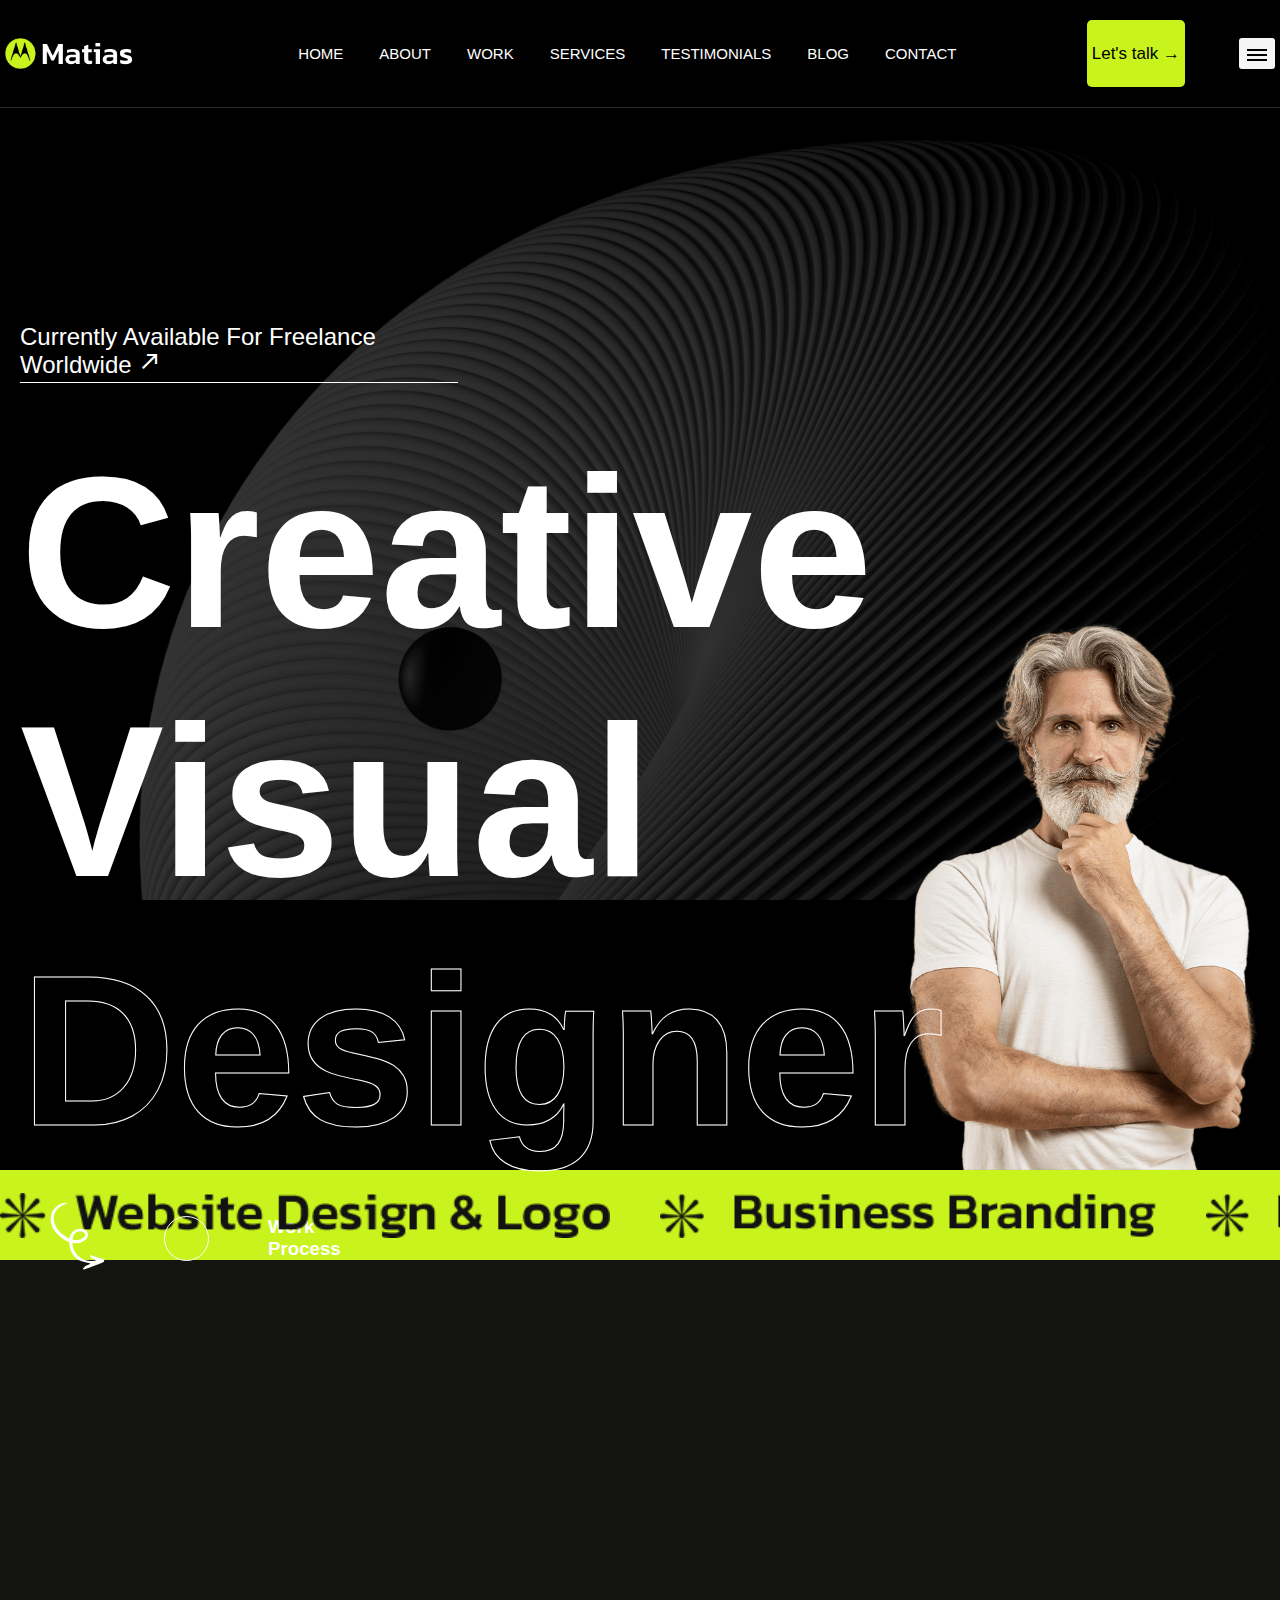
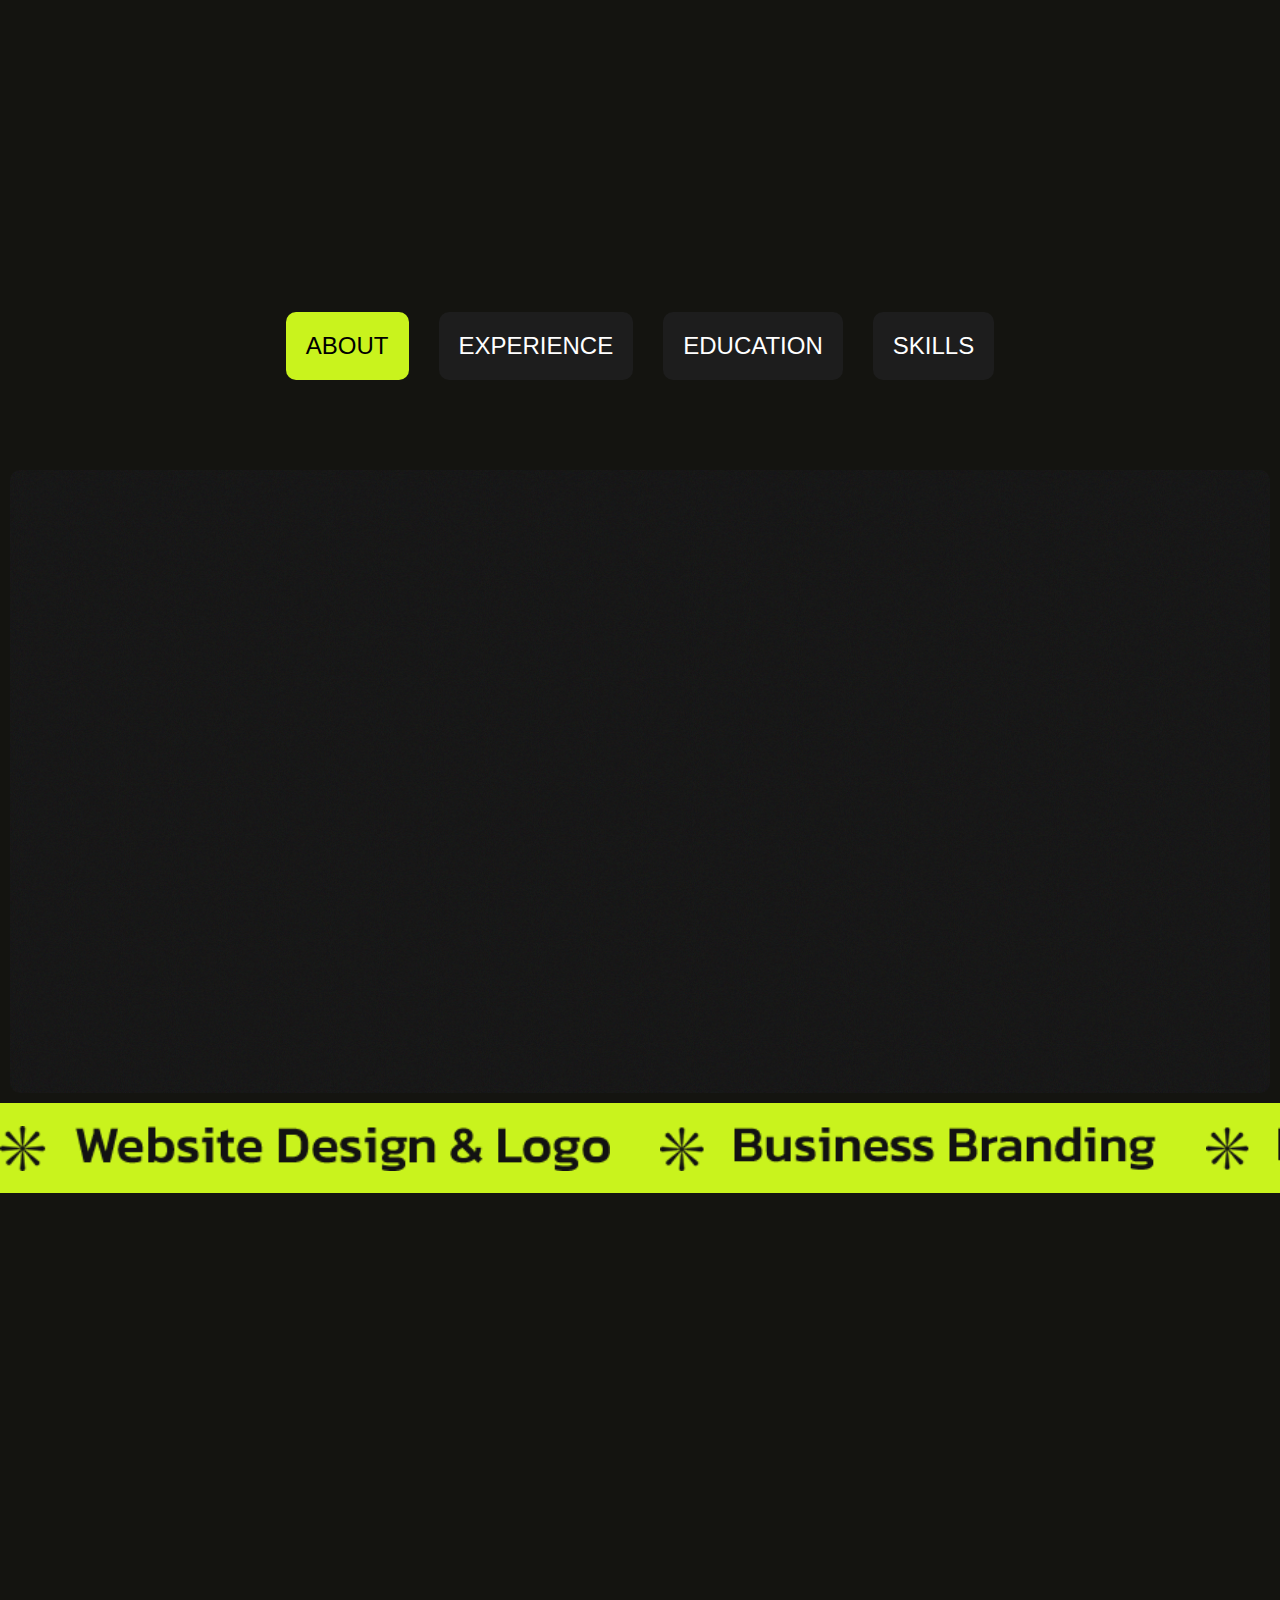
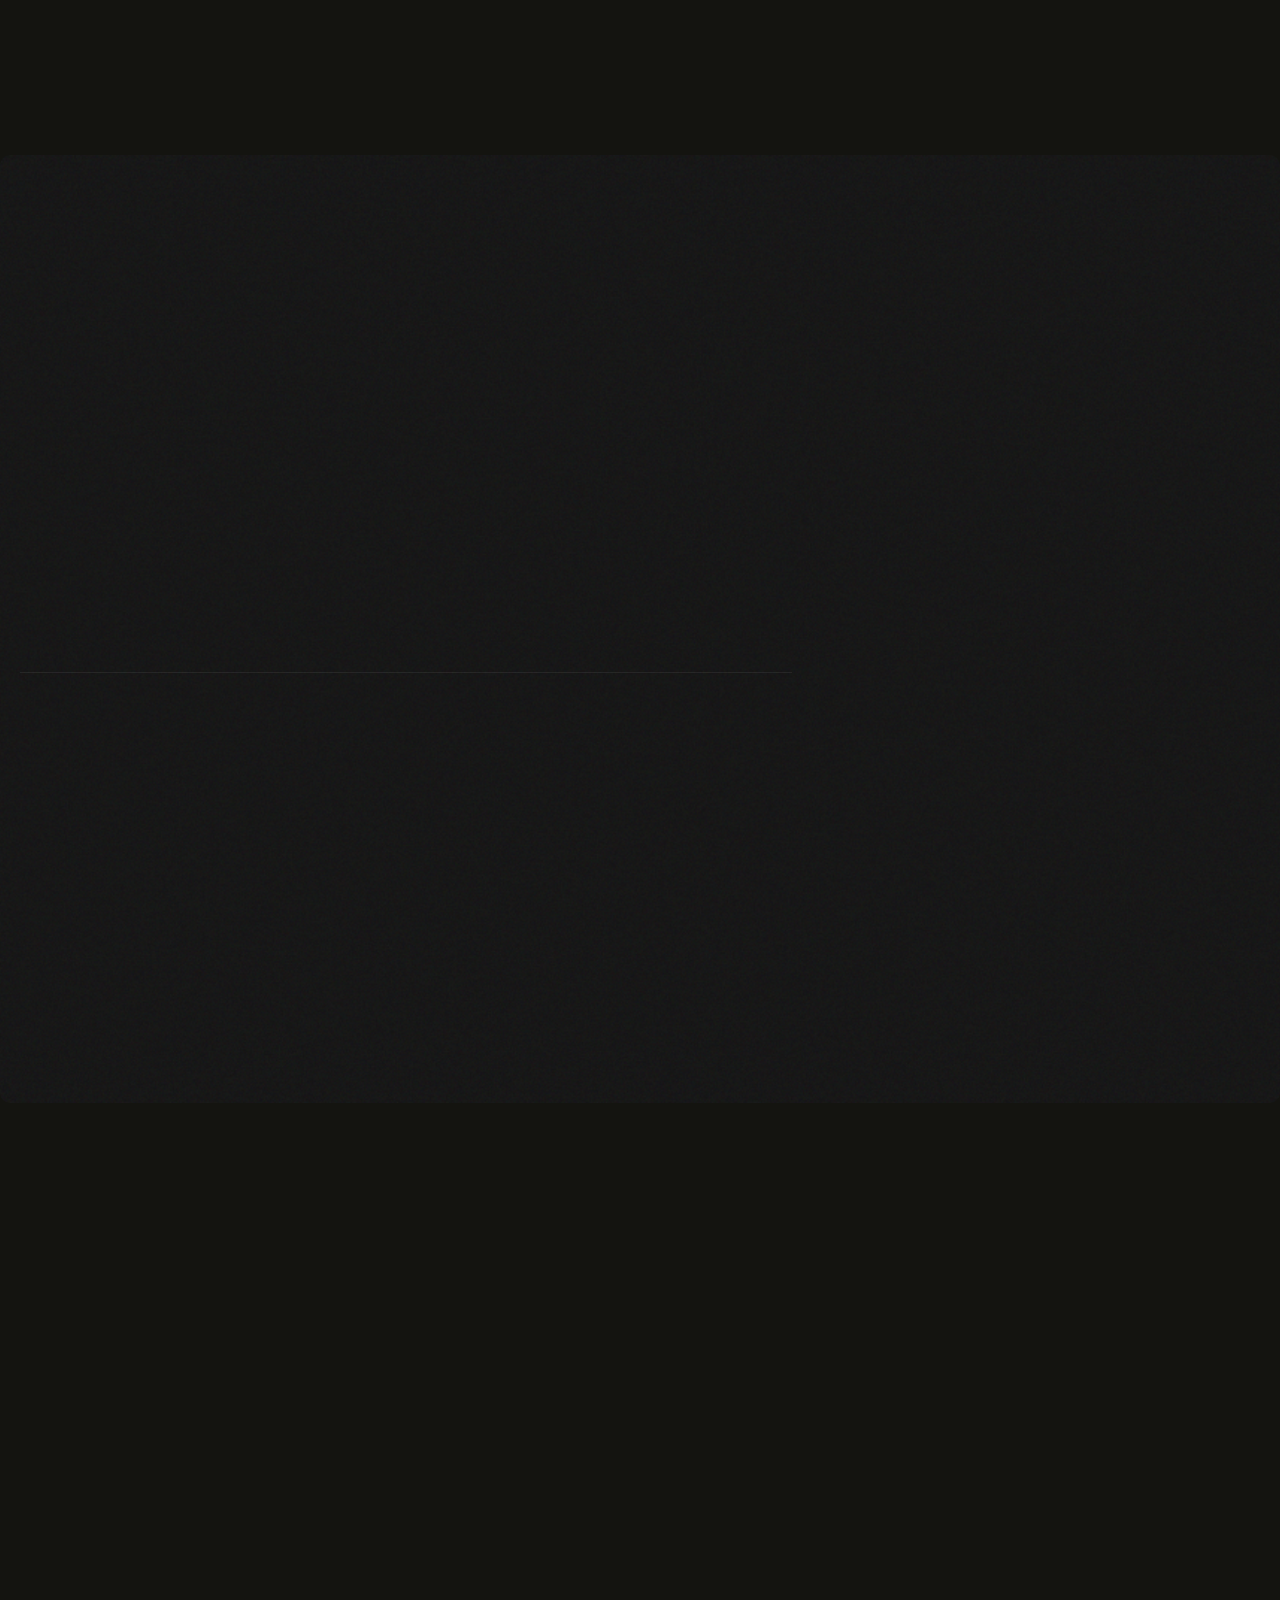
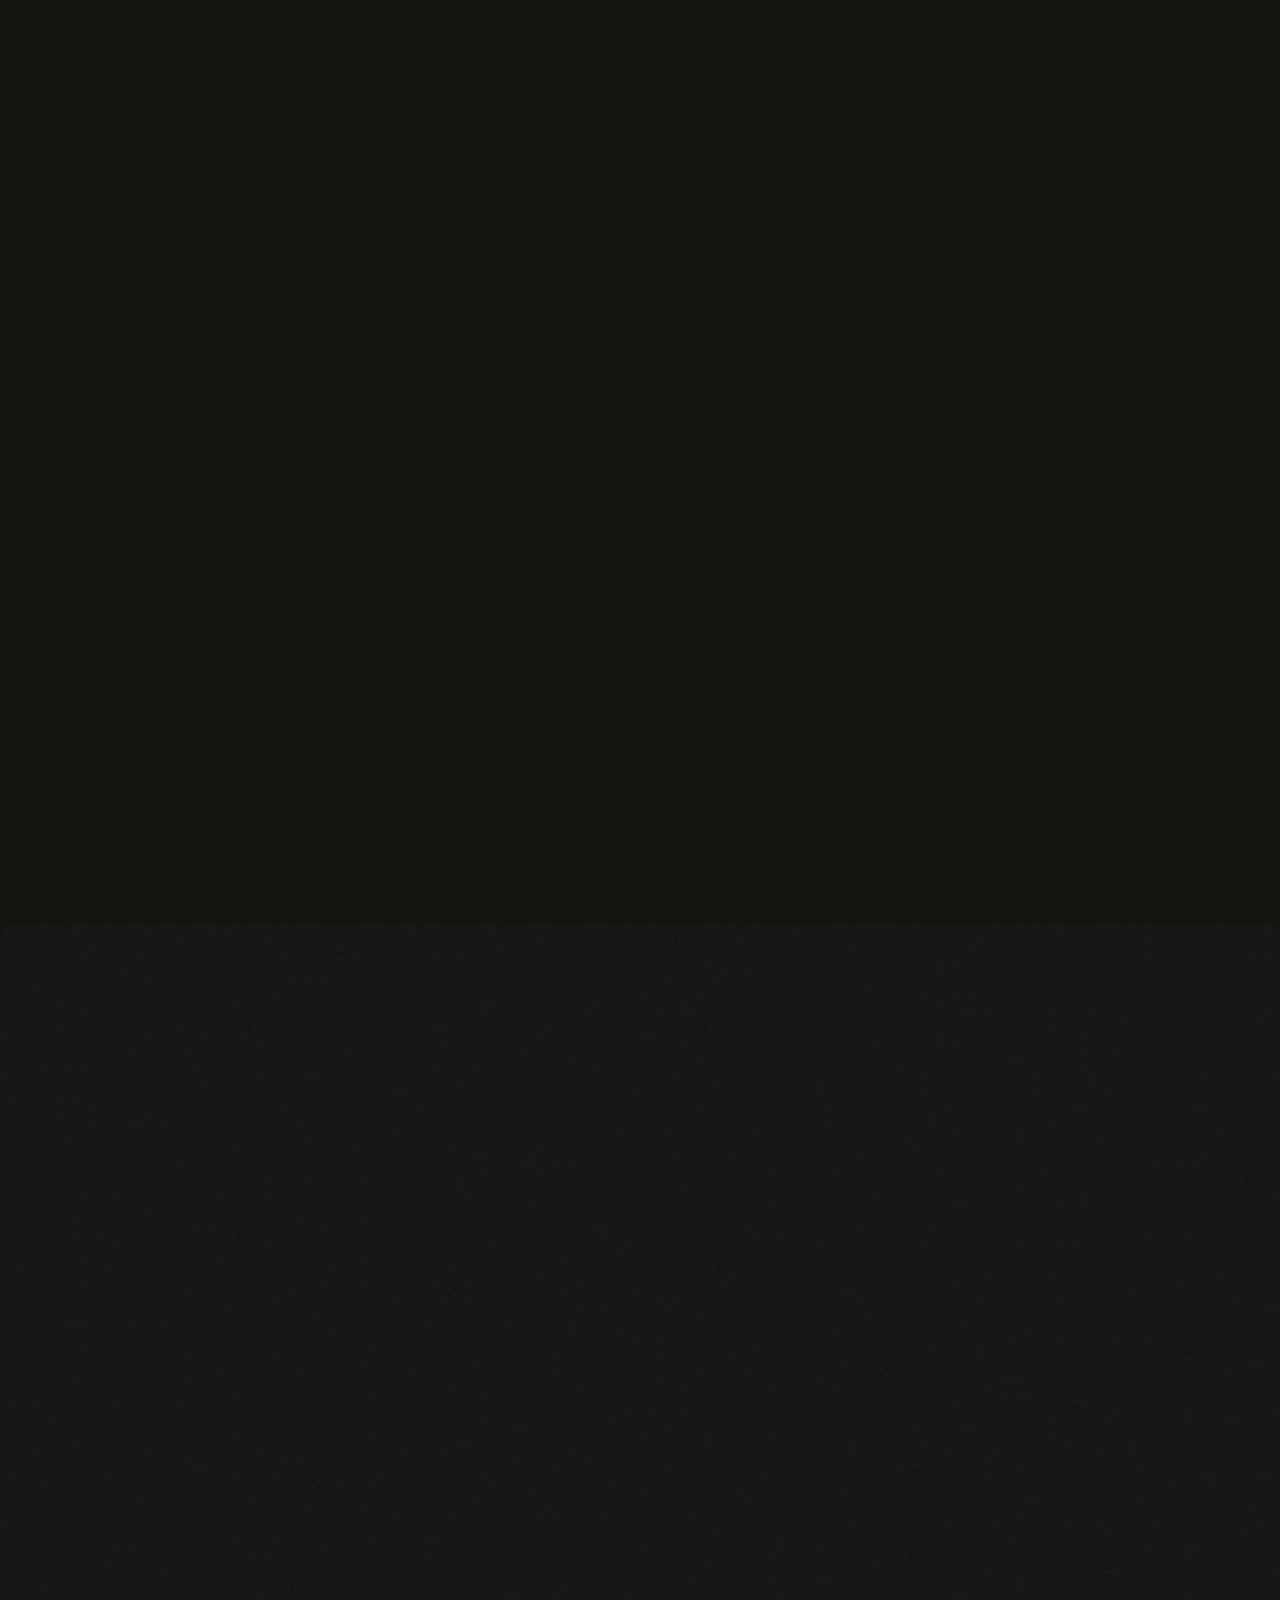
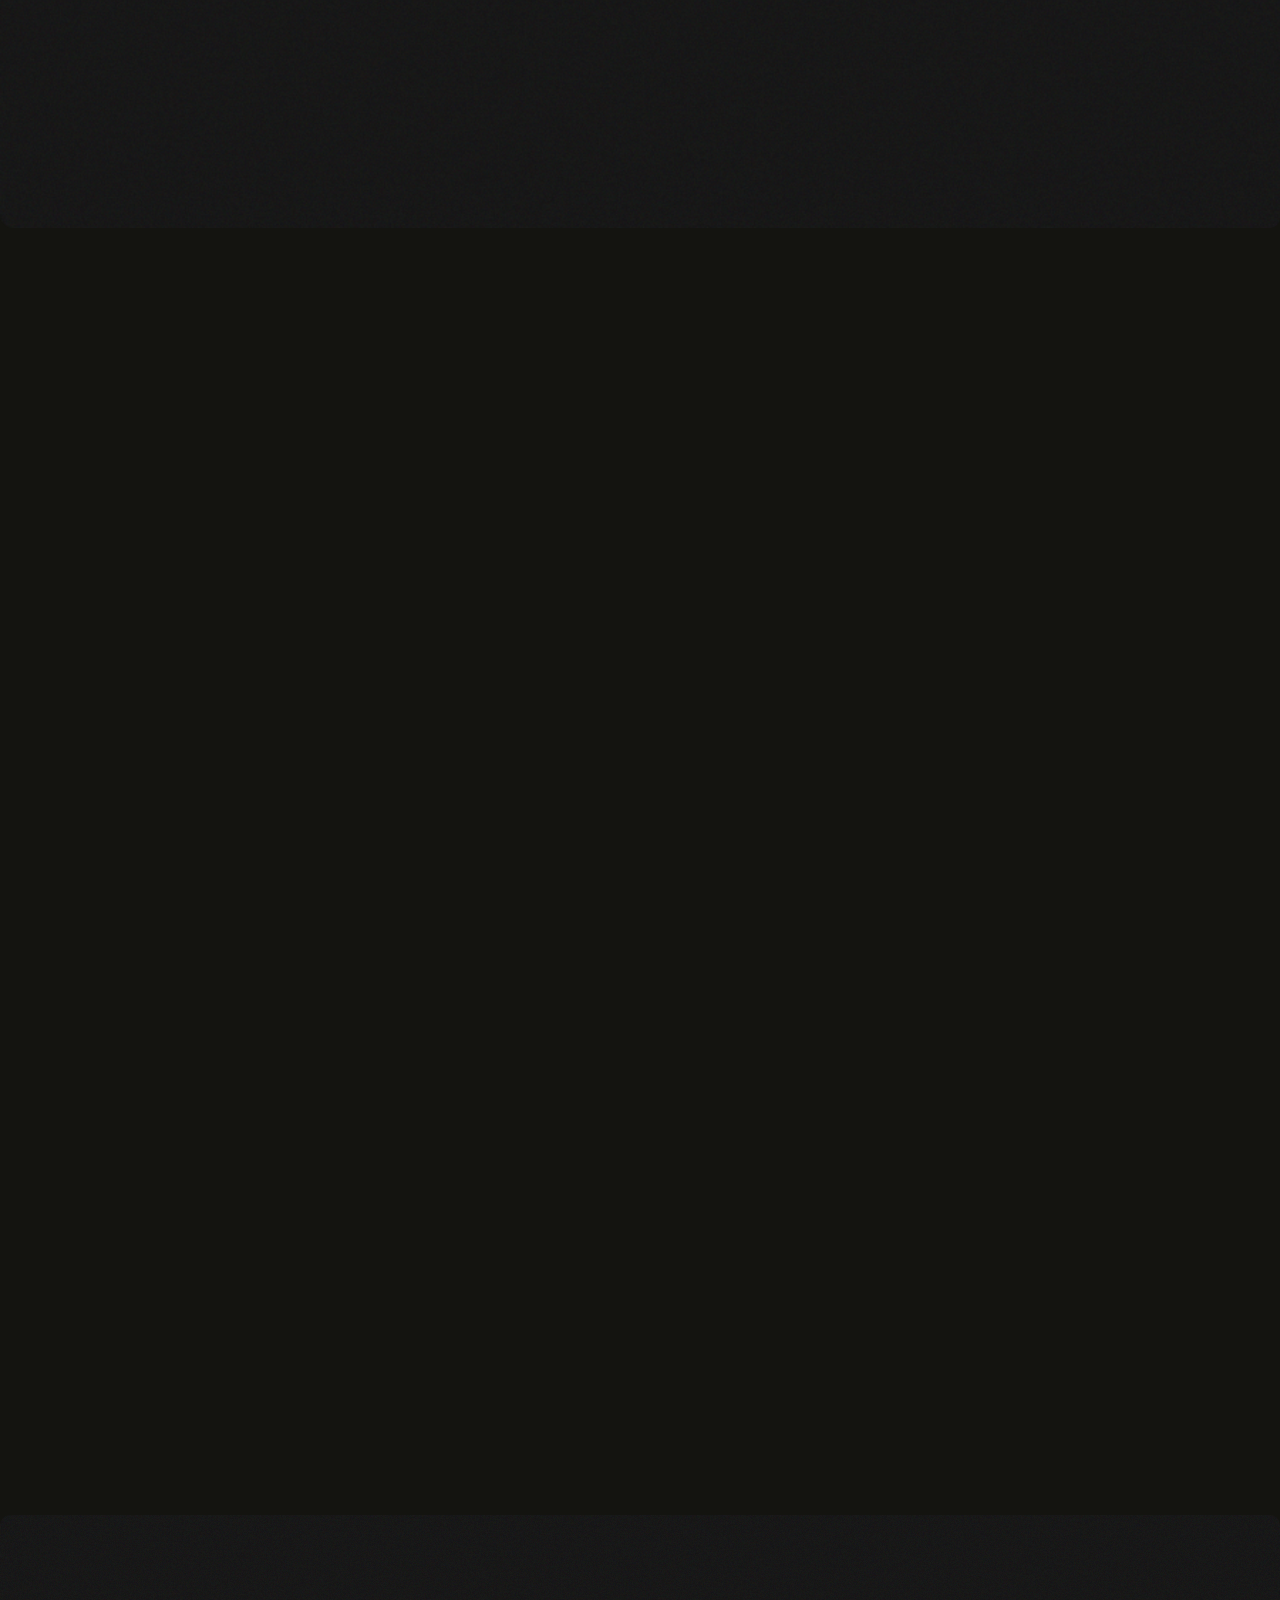
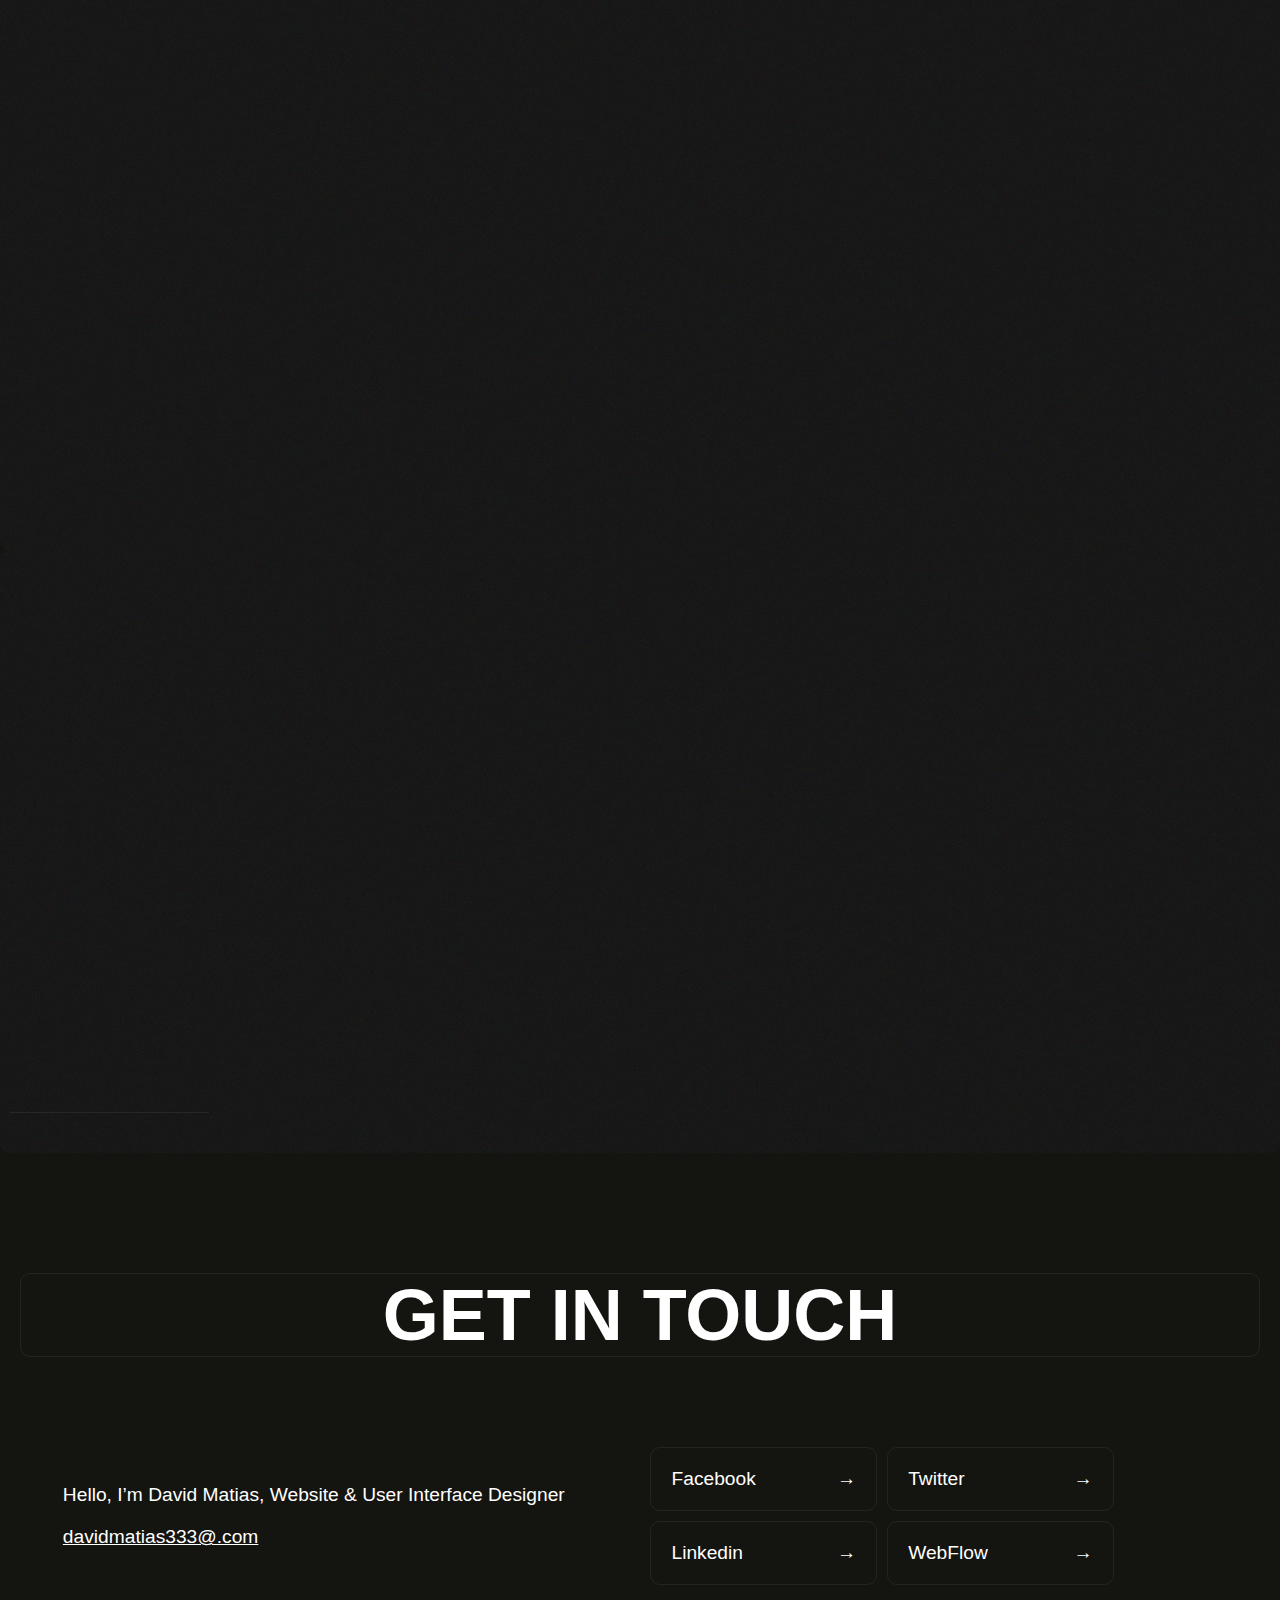
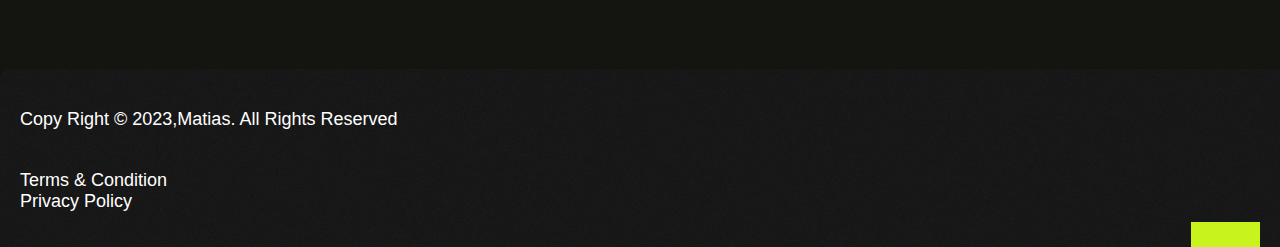
==== commit dfbb1be9: "added" ====
--- a/index.html
+++ b/index.html
@@ -91,21 +91,68 @@
                 </ul>
             </div>
             <div class="side-bar">
+                <div class="side-bar-content">
+                    <div class="cancel-btn">
+                        <span class="cancel-button"><i class="fa-solid fa-x"></i></span>
+                    </div>
+                    <div class="side-text">
+                        <div class="logo-p">
+                            <div class="side-logo">
+                                <img src="assets/images/logo.png" alt="" srcset="" width="100" height="100">
+                            </div>
+            
+                        </div>
+                        <div class="side-logo-text">
+                            <p>
+                                Neque porro quisquam est, qui dolorem ipsum quia dolor sit
+                                consectetur, aliquam quaerats voluptatem. Ut enim ad minima
+                                veniam, exercitationem laboriosam, nisi ut aliquid ex ea autem
+                                velit esse quam nihil
+
+                            </p>
+                        </div>
+                    </div>
+                    <div class="side-contact">
+                        <p>
+                            <span class="text-fade">
+                               ADDRESS
+                              </span>
+                              <span class="text-white">
+                                Victoria Street London,
+                              </span>
+                        </p>
+                        <p>
+                            <span class="text-fade">
+                               EMAIL
+                              </span>
+                              <span class="text-white">
+                                Matias99@.com
+                              </span>
+                        </p>
+                        <p>
+                            <span class="text-fade">
+                               CALL NOW
+                              </span>
+                              <span class="text-white">
+                               
+                                +98 4758 2154 021
+                    
+                              </span>
+                        </p>
+                       
+                    </div>
+                    <div class="side-links">
+                        <a href=""><i class="fa-brands fa-facebook"></i></a>
+                        <a href=""><i class="fa-brands fa-twitter"></i></a>
+                        <a href=""><i class="fa-brands fa-instagram"></i></a>
+                        <a href=""><i class="fa-brands fa-youtube"></i></a>
+                    </div>
+                    <div class="side-button">
+                        <i class="fa-solid fa-angle-right"></i> Lets Talk
+                    </div>
+                </div>
              
-                <div class="cancel-btn">
-                    <span class="cancel-button"><i class="fa-solid fa-x"></i></span>
-                </div>
-                <div class="side-text">
-                    <div class="logo-p">
-                        <div class="side-logo">
-                            <img src="assets/images/logo.png" alt="" srcset="" width="100" height="100">
-                        </div>
-        
-                    </div>
-                    <div class=""></div>
-                </div>
-                <div class=""></div>
-                <div class=""></div>
+           
             
             </div>
             <div class="empty"></div>
--- a/assets/css/style.css
+++ b/assets/css/style.css
@@ -14,6 +14,12 @@
 }
 .main-color{
   color: var(--main-color);
+}
+.text-fade{
+  color: var(--text-fade-color);
+}
+.text-white{
+  color: var(--white-color);
 }
 
 *{
@@ -91,7 +97,7 @@
   .nav{
     padding: 20px 5px;
     position: fixed;
-    z-index: 999;
+    z-index: 600;
     width: 100%;
     height: 12vh;
     margin-bottom: 5vh;
@@ -146,7 +152,9 @@
     opacity: 0;
     visibility: hidden;
     top: 12vh;
-    
+    display: flex;
+    flex-direction: column;
+    /* gap: -10px; */
     z-index: 600;
     padding: 30px;
     width: 40vh;
@@ -159,11 +167,11 @@
 .toolpic a{
     text-decoration: none !important;
     color: var(--black-color);
-    margin-bottom: 5px;
-    transform: translateX(10px);
-    transition: transform 0.3s ease;
+    /* margin-bottom: 15px; */
+   /* border: 1px solid red; */
+    transition: all 0.3s ease;
 }.toolpic a:hover{
-    transform:  translateX(-10px);
+   margin-left: 5px;
     color: var(--main-color);
 }
 .toolpic::before{
@@ -293,23 +301,102 @@
   top: 0;
   left: 0;
   right: 0;
-  width: 100%; /* Set a width that ensures the sidebar won't overflow */
+  width: 80%; /* Set a width that ensures the sidebar won't overflow */
   height: 100%;
-  padding: 20px;
+  padding: 10px;
+  /* margin-top: 10vh; */
   overflow-x: hidden;
-  z-index: 600;
+  display: flex;
+  justify-content: start;
+  z-index: 999;
   background-color: var(--black-color);
-  transform: translateX(100%); /* Move the sidebar out of the viewport initially */
+  transform: translateX(30%); /* Move the sidebar out of the viewport initially */
   transition: transform 0.3s ease; /* Add a transition for smooth animation */
 }
 
 .side-bar.active {
-  transform: translateX(0); /* Move the sidebar into the viewport */
+  transform: translateX(200%); /* Move the sidebar into the viewport */
+}
+.side-bar-content{
+  width: 100%;
+  padding: 20px 10px;
+  height: 100%;
+
+    .side-text{
+    .logo-p{
+
+      
+          .side-logo{
+            height: 15vh;
+            width: 80%;
+            img{
+              width: 100%;
+              height: 100%;
+              object-fit: contain;
+            }
+         
+           
+          }
+    }
+       .side-logo-text{
+
+               p{
+              color: var(--text-fade-color);
+            }
+            }
+  }
+
+  .side-contact{
+    display: flex;
+    flex-direction: column;
+    gap: 20px;
+    margin-top: 5vh;
+    margin-bottom: 5vh;
+    p{
+      display: flex;
+      flex-direction: column;
+      gap: 15px;
+    }
+  }
+
+  .side-links{
+    width: 100%;
+    display: flex;
+    font-size: x-large;
+    gap: 10px;
+    margin-bottom: 5vh;
+    a{
+      padding: 10px;
+      border-radius: 50%;
+      background-color: var(--main-color);
+      color: var(--black-color);
+      text-decoration: none;
+    }
+  }
+  .side-button{
+    width: 100%;
+    display: flex;
+    height: 10vh;
+    background-color: var(--main-color);
+    justify-content: center;
+    align-items: center;
+    font-size: larger;
+    margin-bottom: 5vh;
+    border-radius: 10px;
+    gap: 10px;
+  }
 }
 .cancel-btn{
-  background-color: var(--white-color);
   display: flex;
   justify-content: end;
+  span{
+    font-size: larger;
+    font-weight: lighter;
+    padding: 10px 15px;
+    border-radius: 10px;
+    background-color: var(--main-color);
+  }
+
 }
 
 .empty{
--- a/assets/css/media-query-md.css
+++ b/assets/css/media-query-md.css
@@ -15,7 +15,16 @@
    .nav-menu ul{
     font-size: 15px;
    }
- 
+   .side-bar{
+    transform: translateX(150%);
+    .side-bar-content{
+        width: 30%;
+        /* padding: 30px; */
+      }
+   }
+   .side-bar.active {
+    transform: translateX(95%); /* Move the sidebar into the viewport */
+  }
   .header{
     height: 100vh;
     margin-top: 20vh;
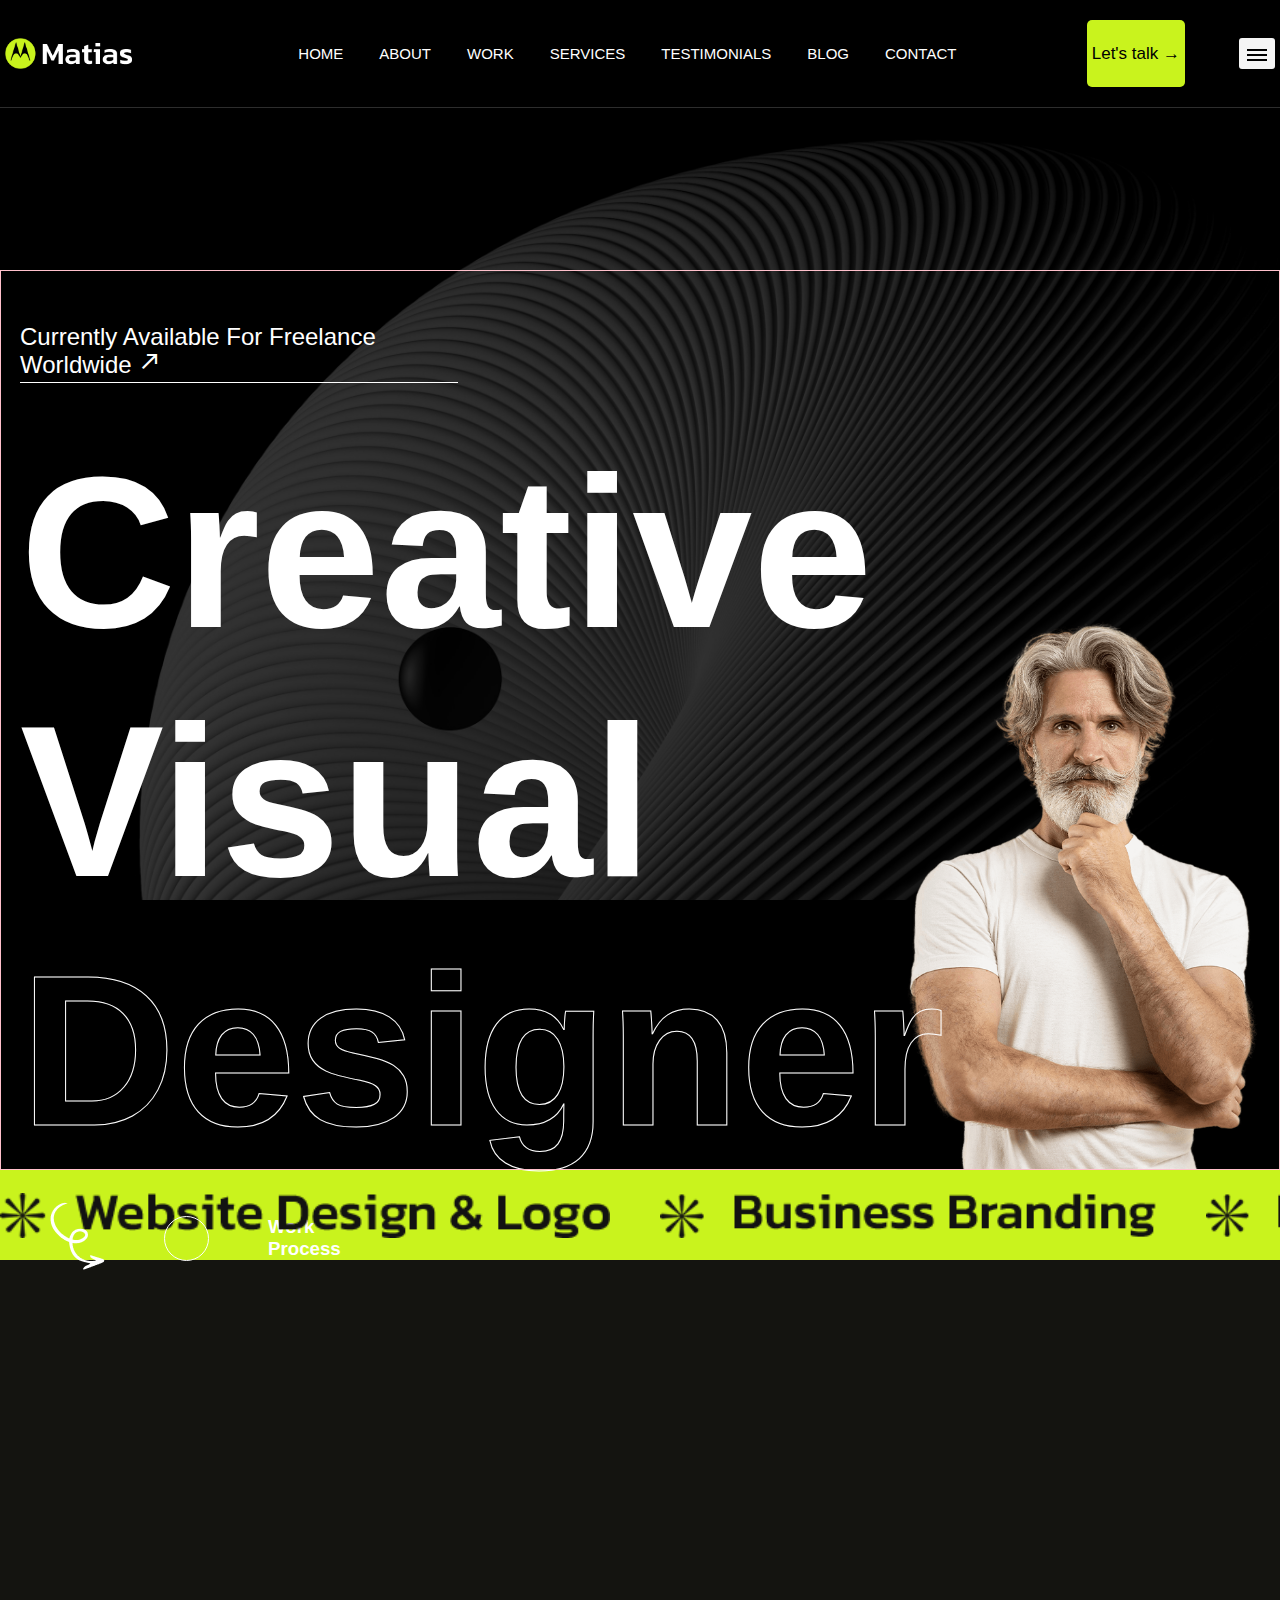
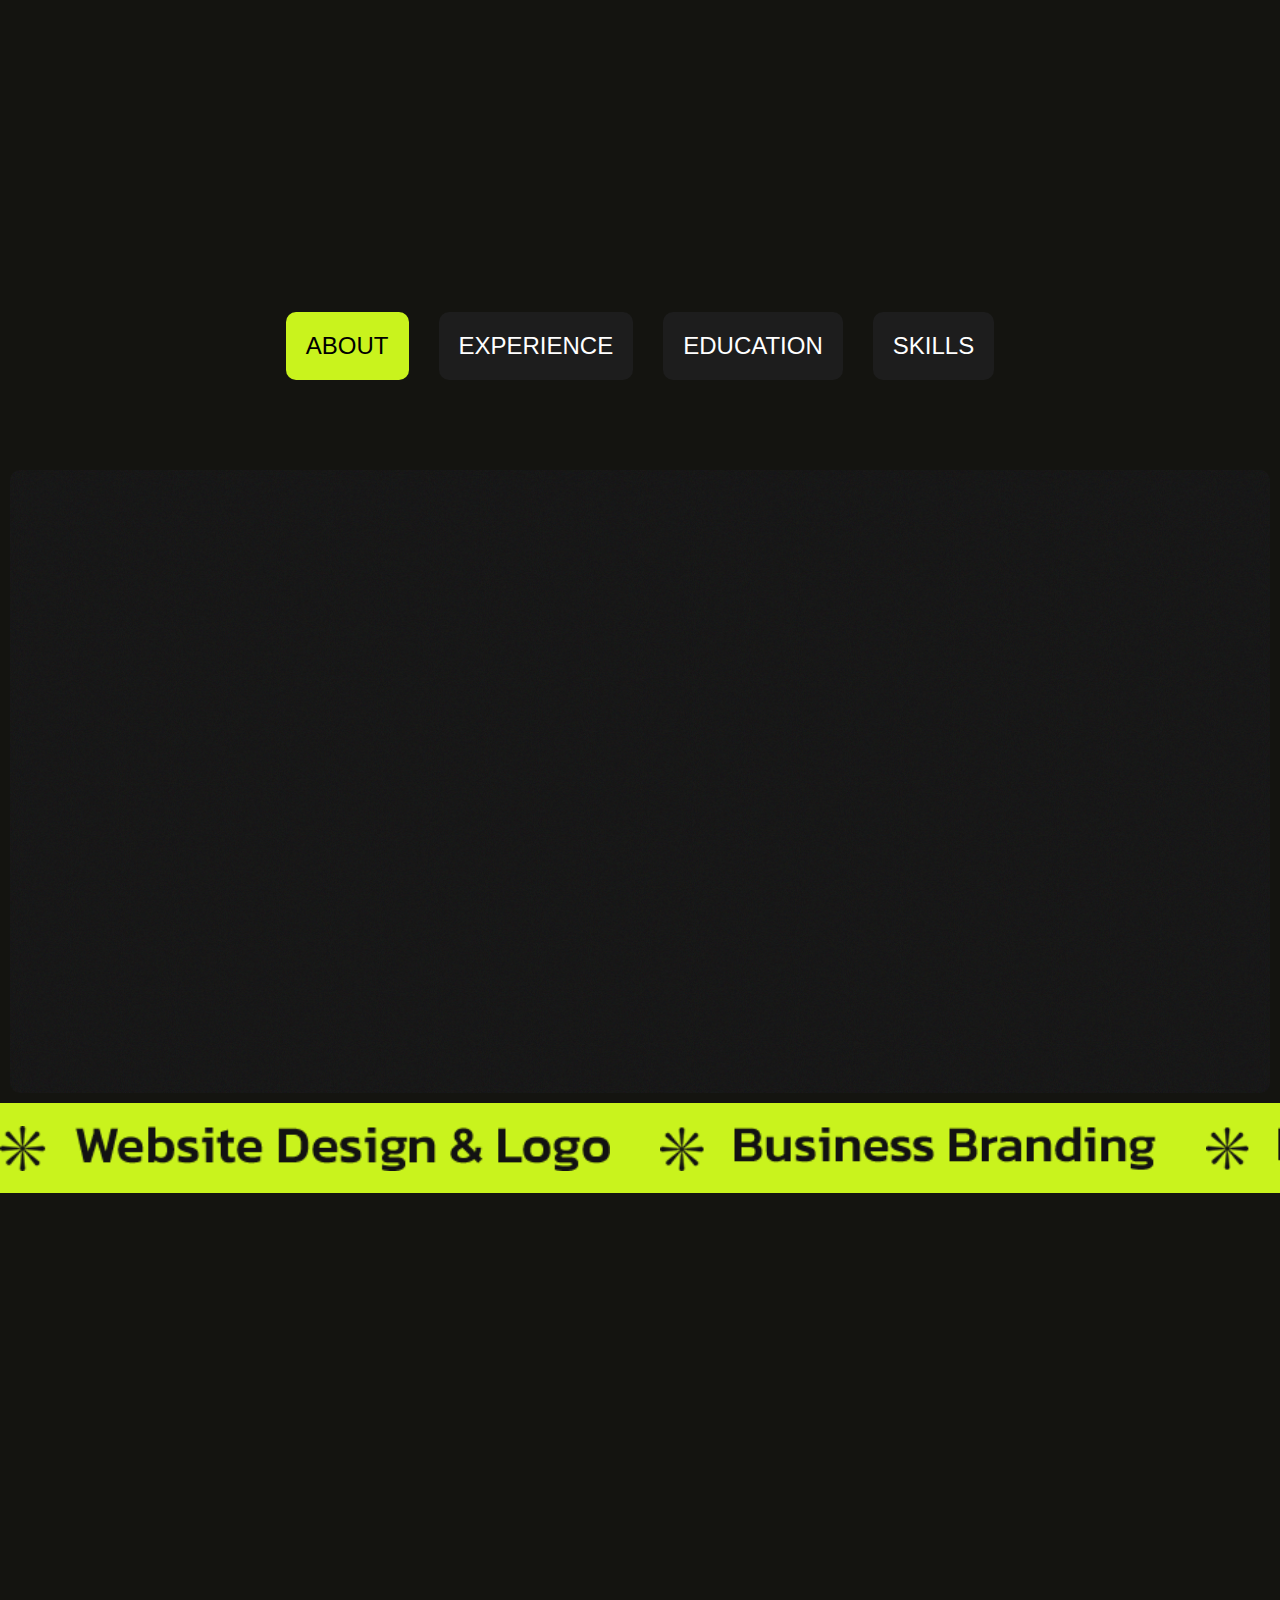
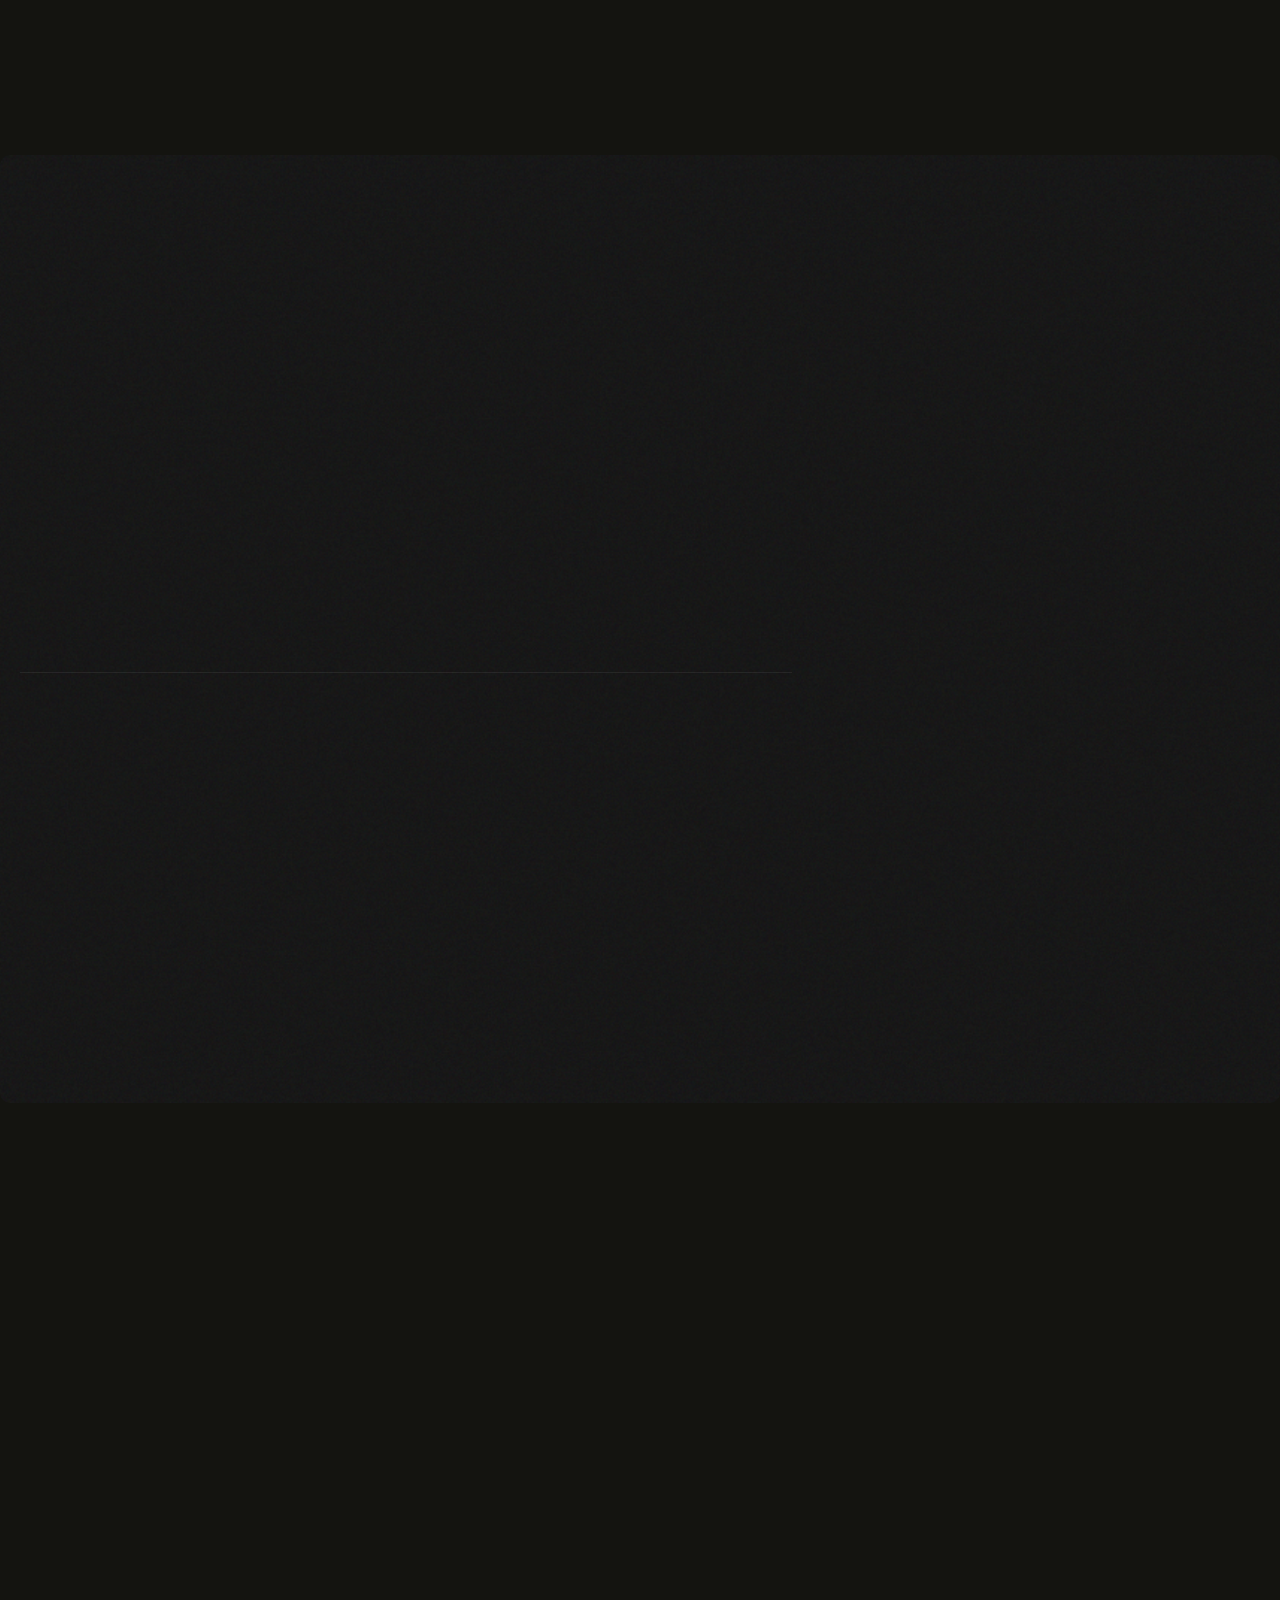
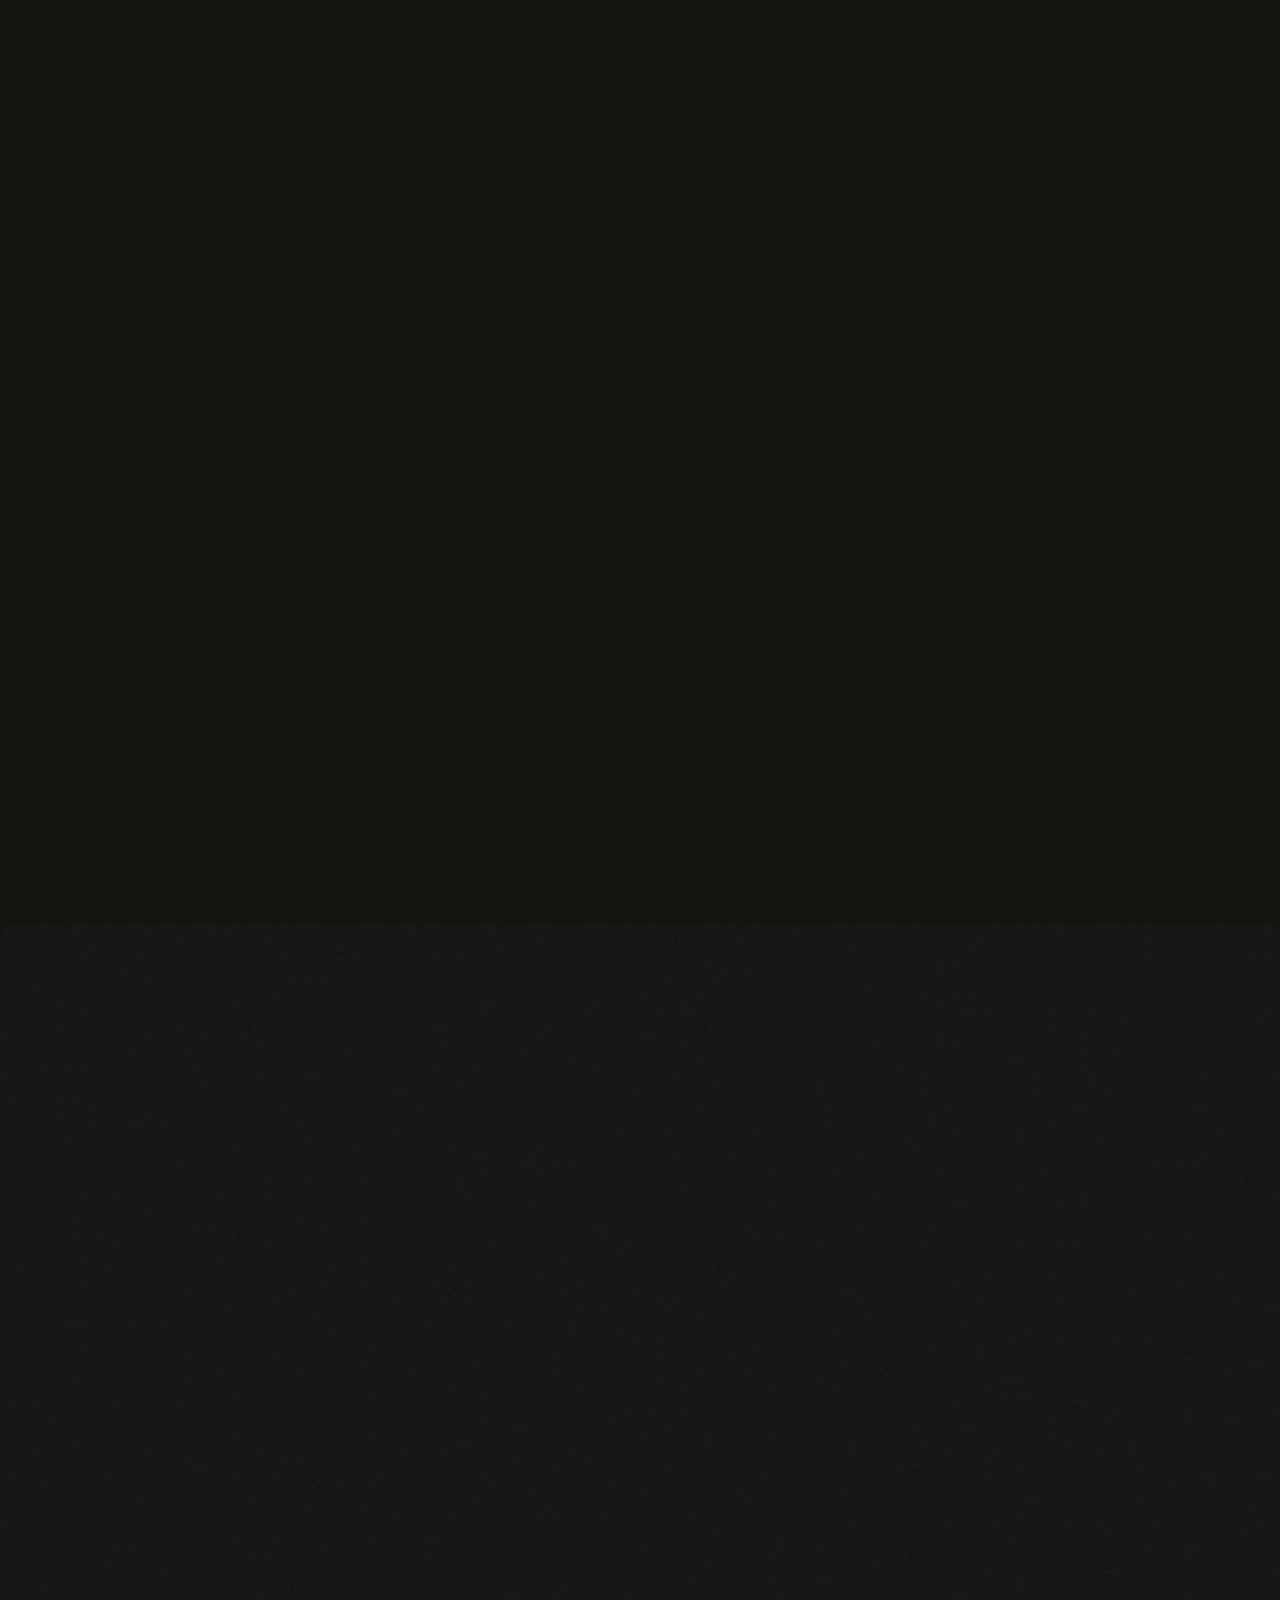
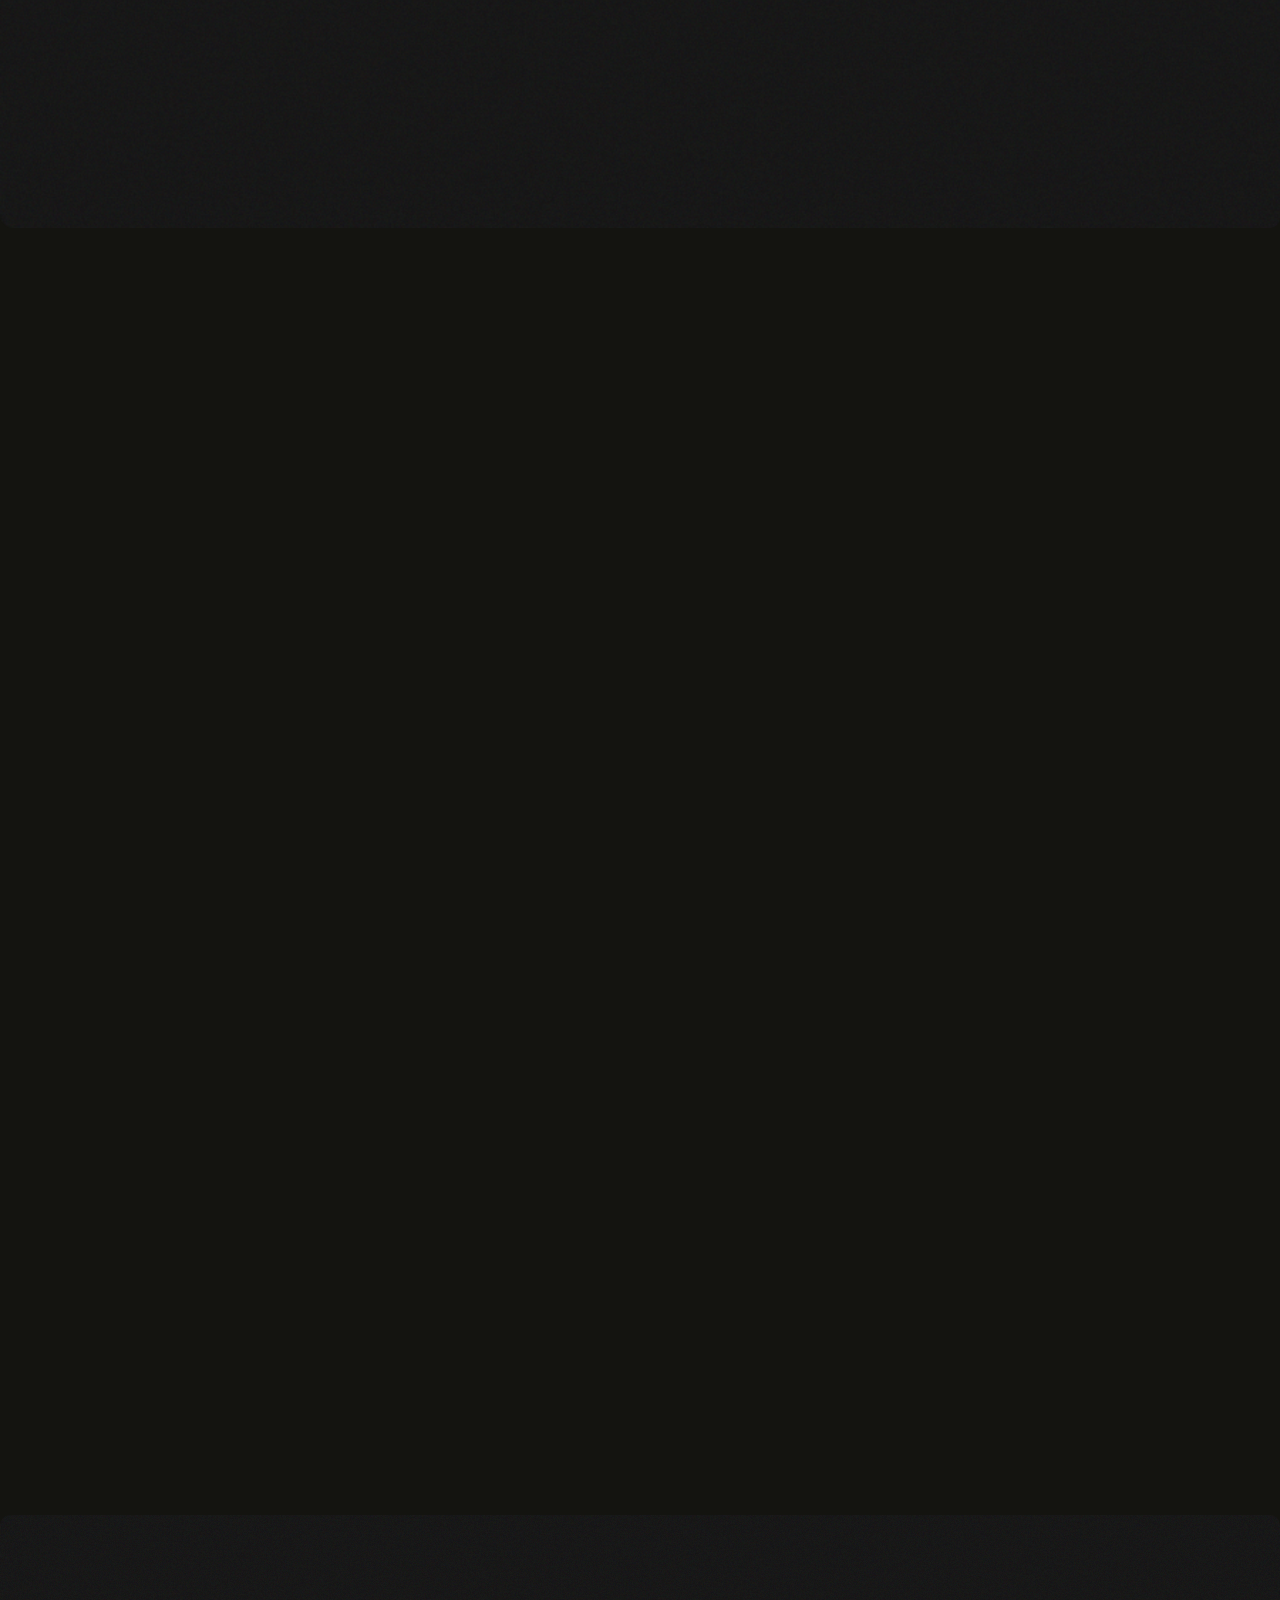
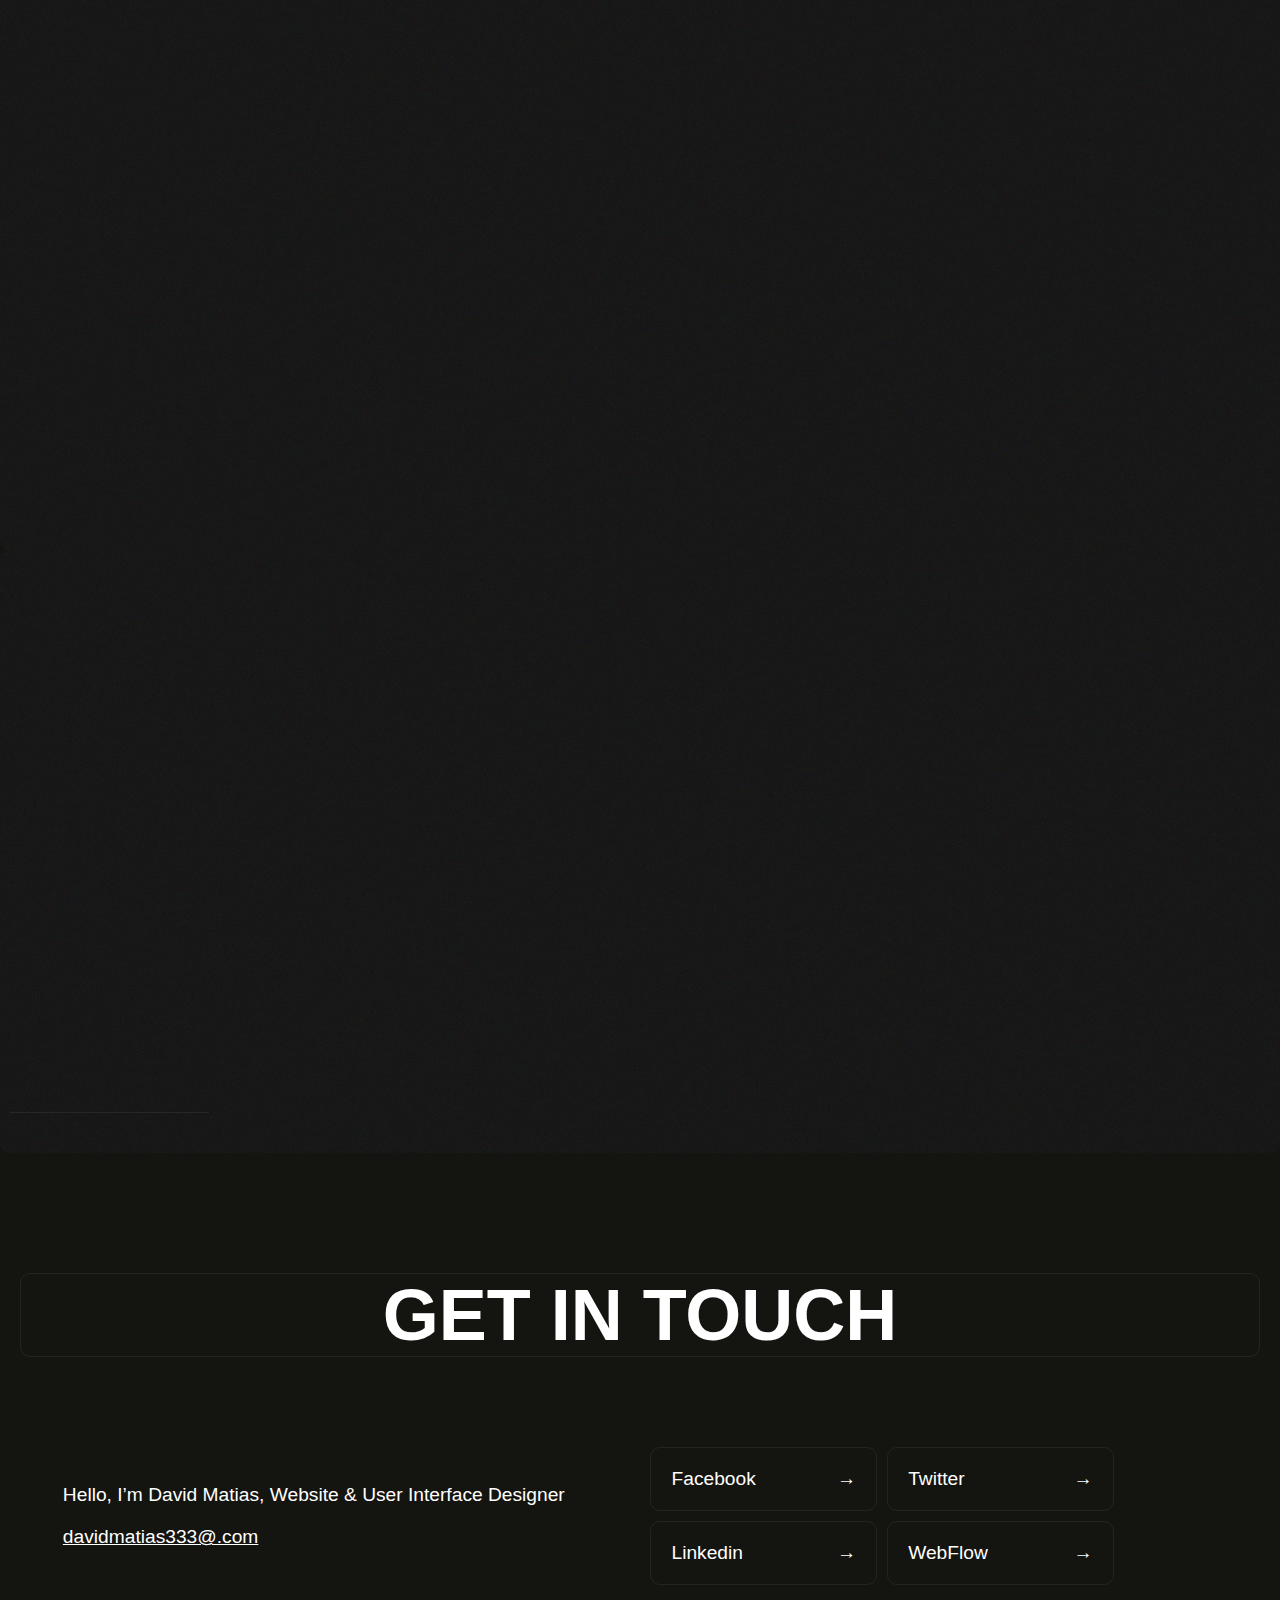
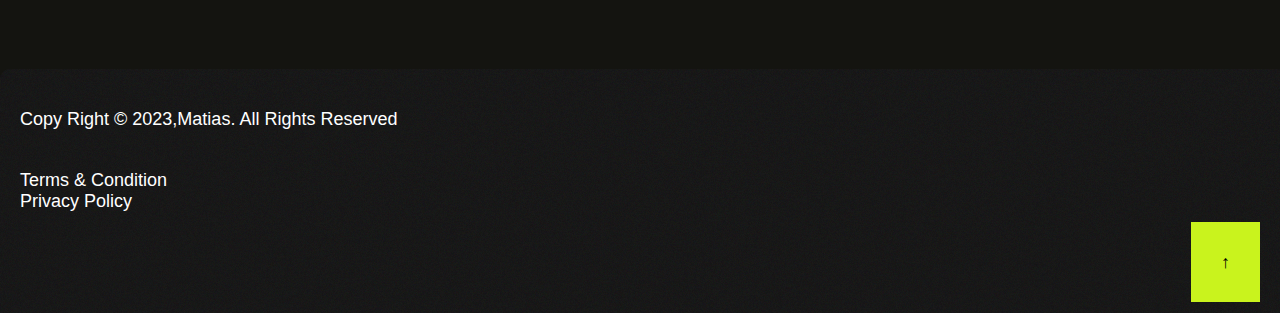
==== commit c66d2935: "finished the side bar" ====
--- a/index.html
+++ b/index.html
@@ -159,7 +159,40 @@
         
         
             <div class="header">
-                <div class="header-aside"></div>
+                <div class="header-aside">
+                    <div class="header-aside-items">
+                      <div class="contact">
+                        <div class="img">
+                            <img src="assets/images/dial (1).png" alt="">
+                        </div>
+                        <div class="number">
+                            <p class="text-white">
+                                (+02)-574-328-301
+                            </p>
+                        </div>
+                      </div>
+                      <div class="scroll">
+                        <p class="text-white">
+                            SCROLLDOWN
+                        </p>
+                        <img src="assets/images/scroll-down-removebg-preview.png" alt="" srcset="">
+                      </div>
+                    </div>
+                    <div class="header-aside-items">
+                        <div class="scroll">
+                            <p class="text-white">
+                                FOLLOW ME
+                            </p>
+                            <img src="assets/images/scroll-down-removebg-preview.png" alt="" srcset="">
+                          </div>
+                          <div class="icons">
+                            <a href=""><i class="fa-brands fa-facebook"></i></a>
+                            <a href=""><i class="fa-brands fa-twitter"></i></a>
+                            <a href=""><i class="fa-brands fa-instagram"></i></a>
+                            <a href=""><i class="fa-brands fa-youtube"></i></a>
+                          </div>
+                    </div>
+                </div>
                 <div class="header-text">
                     <div class="header-text-link">
                         <a href="" class="text-link">Currently Available For Freelance
--- a/assets/css/style.css
+++ b/assets/css/style.css
@@ -418,7 +418,7 @@
 }
 .header-aside{
   z-index: 10;
-  display: flex;
+  display: none;
   justify-content: space-between;
   position: absolute;
 
--- a/assets/css/media-query-md.css
+++ b/assets/css/media-query-md.css
@@ -43,6 +43,77 @@
     width: 50%;
     a{
         font-size: x-large;
+    }
+   }
+
+   .header-aside{
+    height: 100%;
+    width: 100%;
+    display: flex;
+    border: 1px solid pink;
+    .header-aside-items{
+        height: 10vh;
+        width: 50%;
+        transform: rotate(90deg);
+        margin: auto;
+        display: flex;
+        /* flex-direction: column; */
+        align-items: center;
+
+    }
+    .header-aside-items:nth-child(1){
+        justify-content: space-evenly;
+        margin-left: -50vh;
+
+        
+        .contact{
+            display: flex;
+            align-items: center;
+            gap: 10px;
+
+            img{
+                transform: rotate(270deg);
+            }
+        }
+        .scroll{
+            display: flex;
+            align-items: center;
+            justify-content: space-evenly;
+            width: 50%;
+
+            img{
+                transform: rotate(270deg);
+                width: 5vh;
+            }
+        }
+    }
+    .header-aside-items:nth-child(2){
+        margin-right: -40vh;
+        gap: 5vh;
+        .scroll{
+            display: flex;
+            align-items: center;
+            justify-content: space-evenly;
+            width: 50%;
+
+            img{
+                transform: rotate(270deg);
+                width: 5vh;
+            }
+        }
+        .icons{
+            display: flex;
+            align-items: center;
+            gap: 10px;
+            a{
+                color: white;
+                background-color: black;
+                padding: 15px;
+                border-radius: 50%;
+                text-decoration: none;
+            }
+        }
+ 
     }
    }
    .playBtn-div{
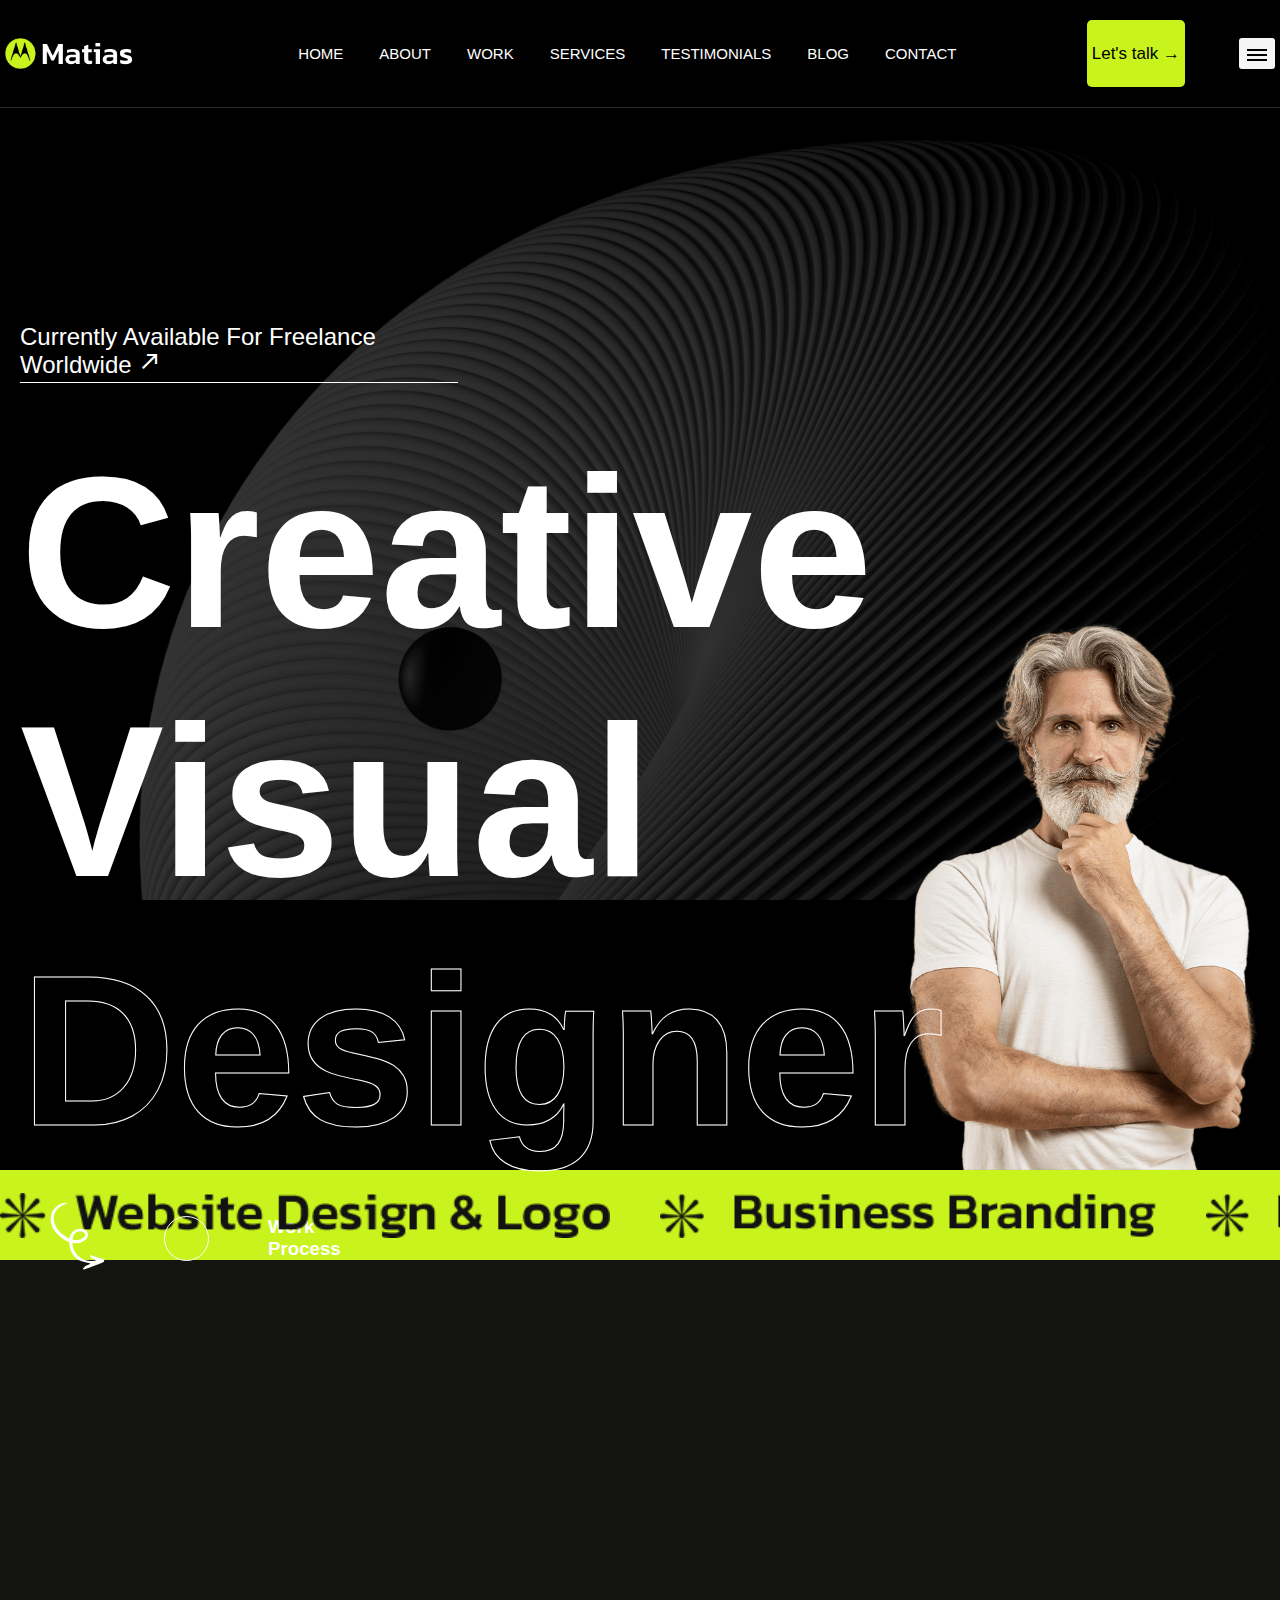
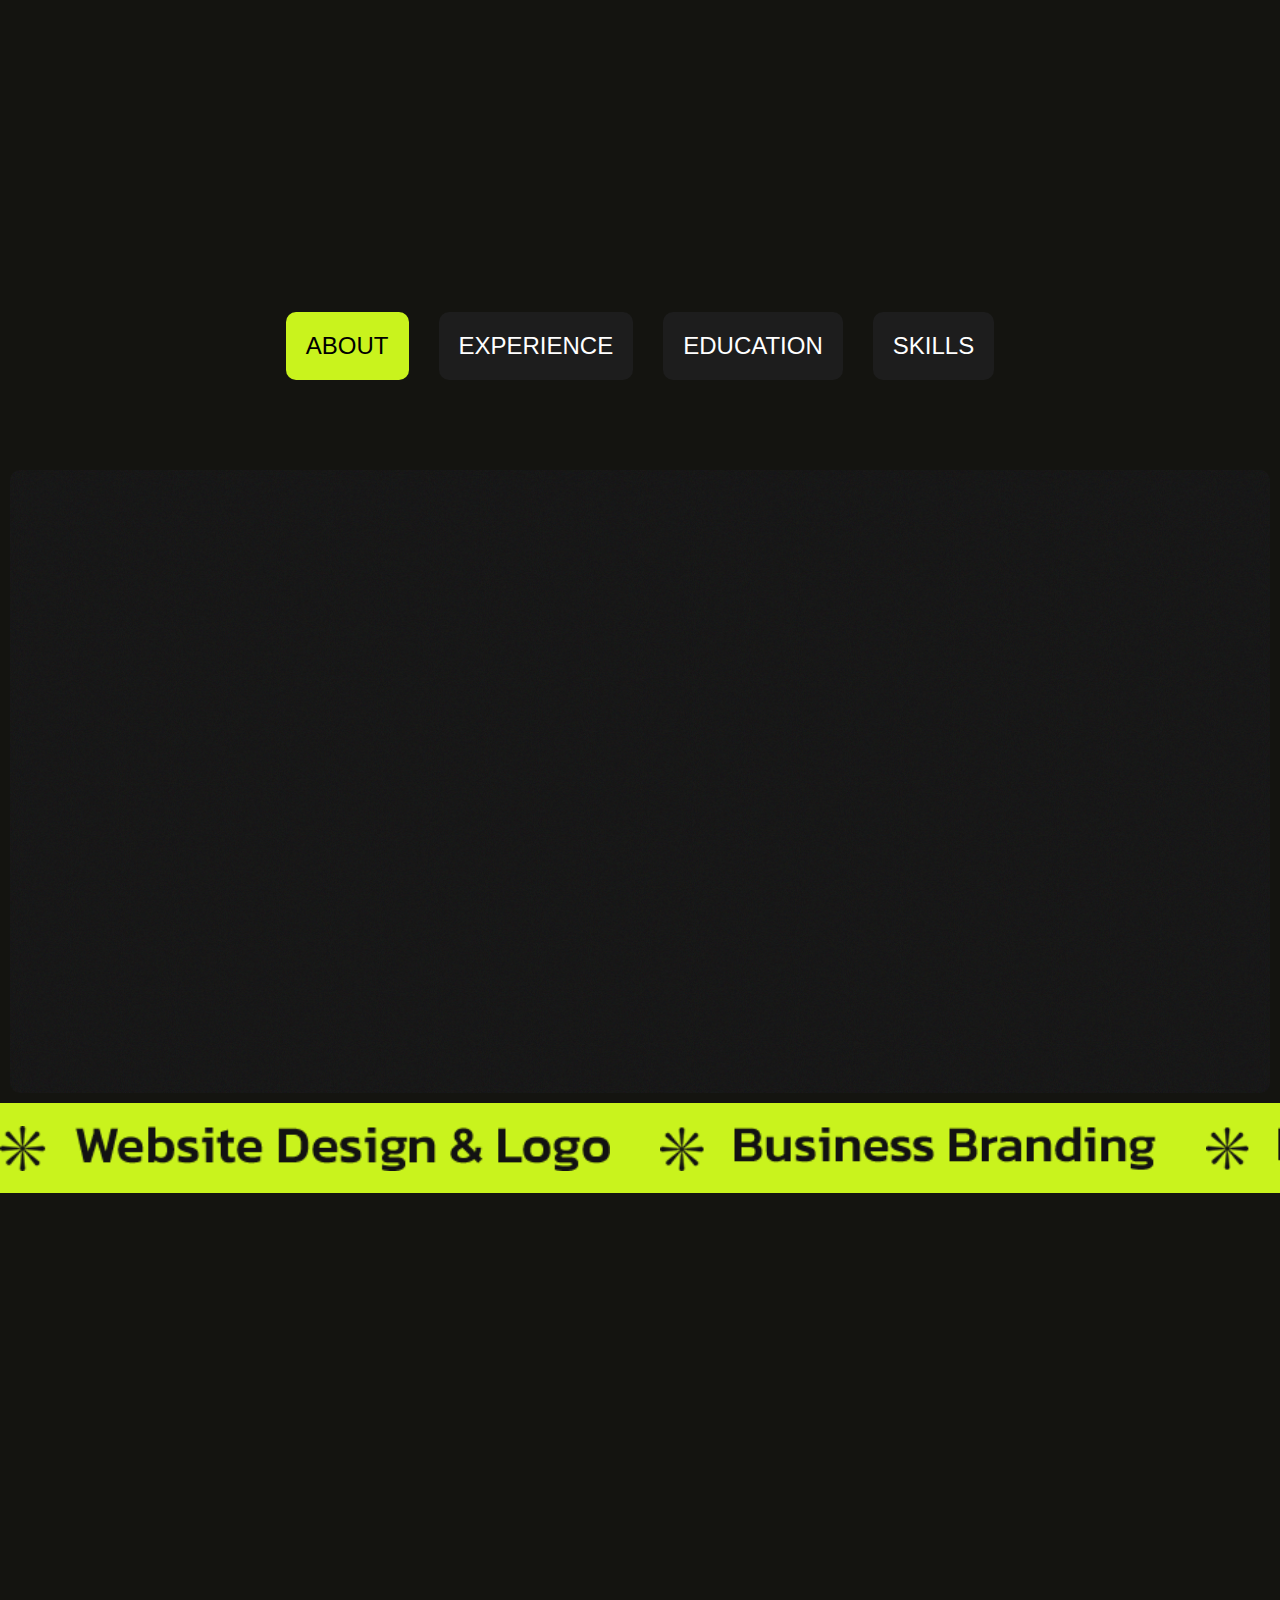
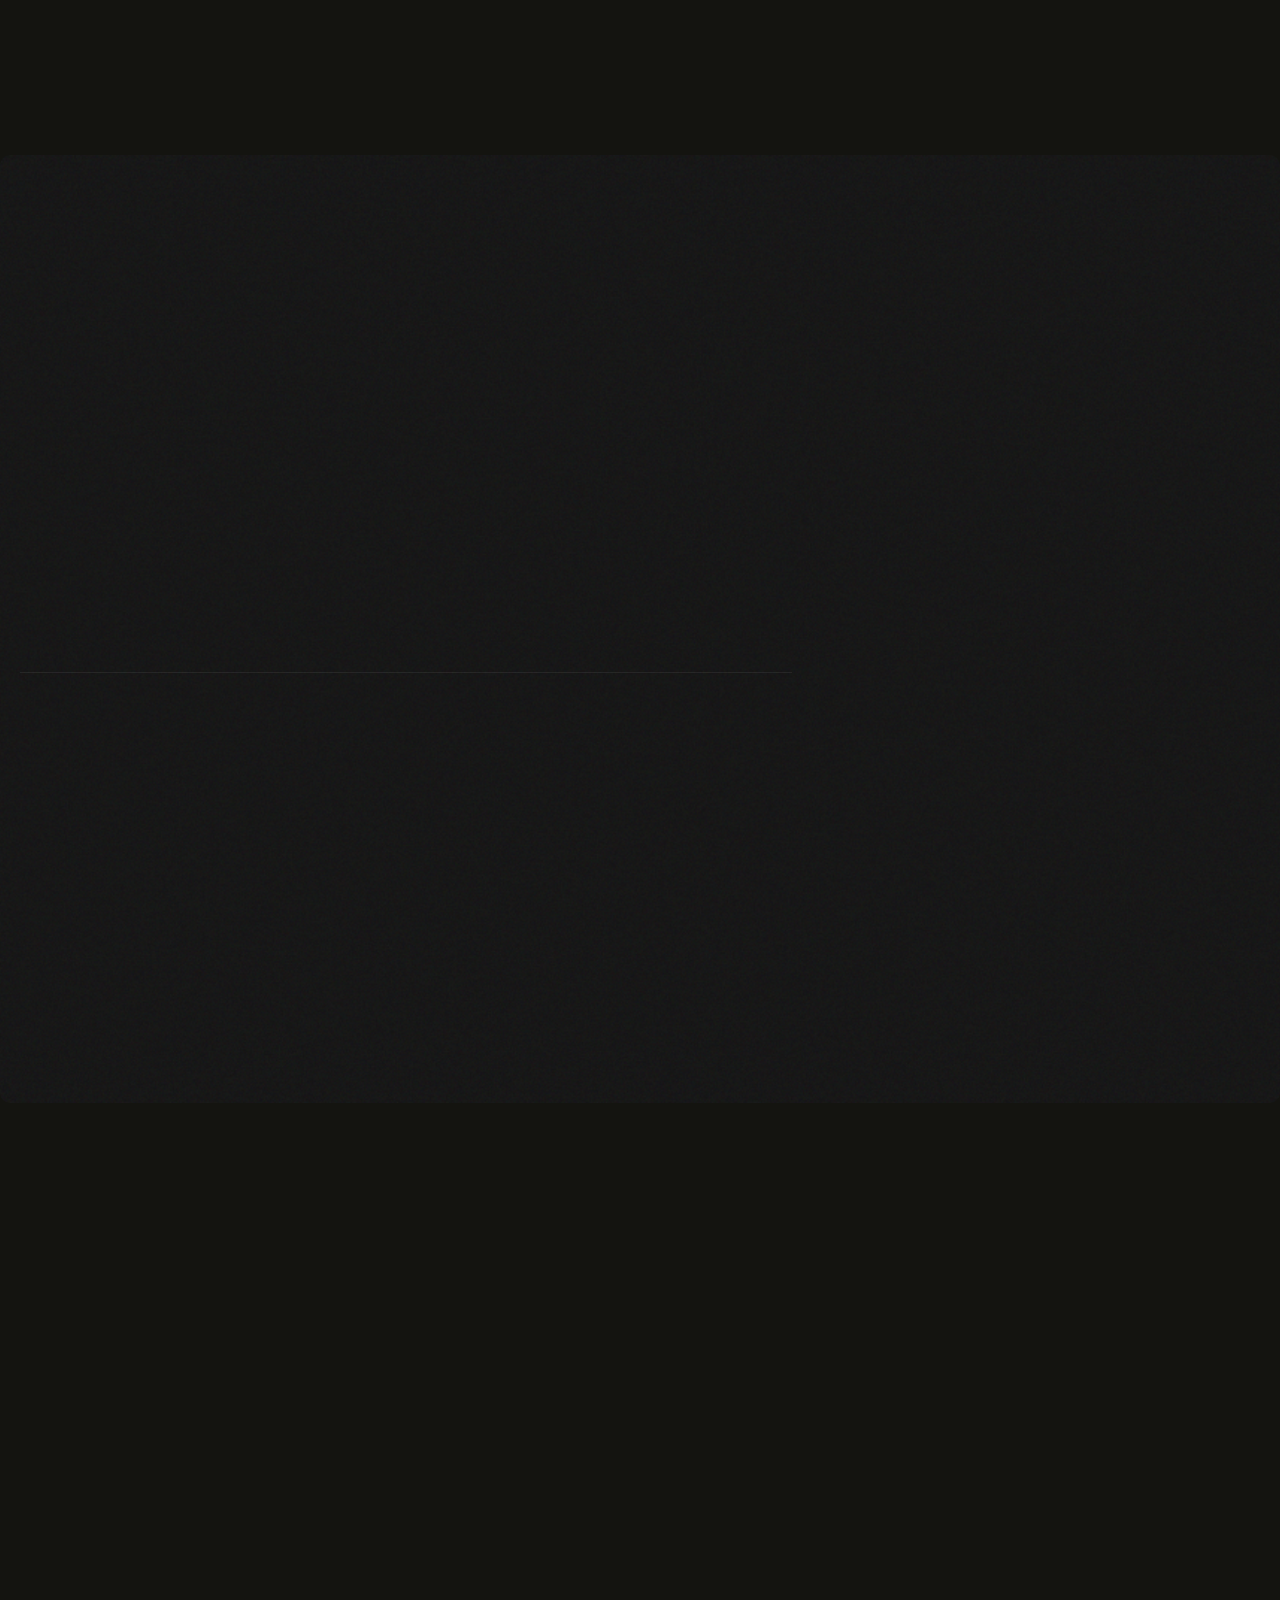
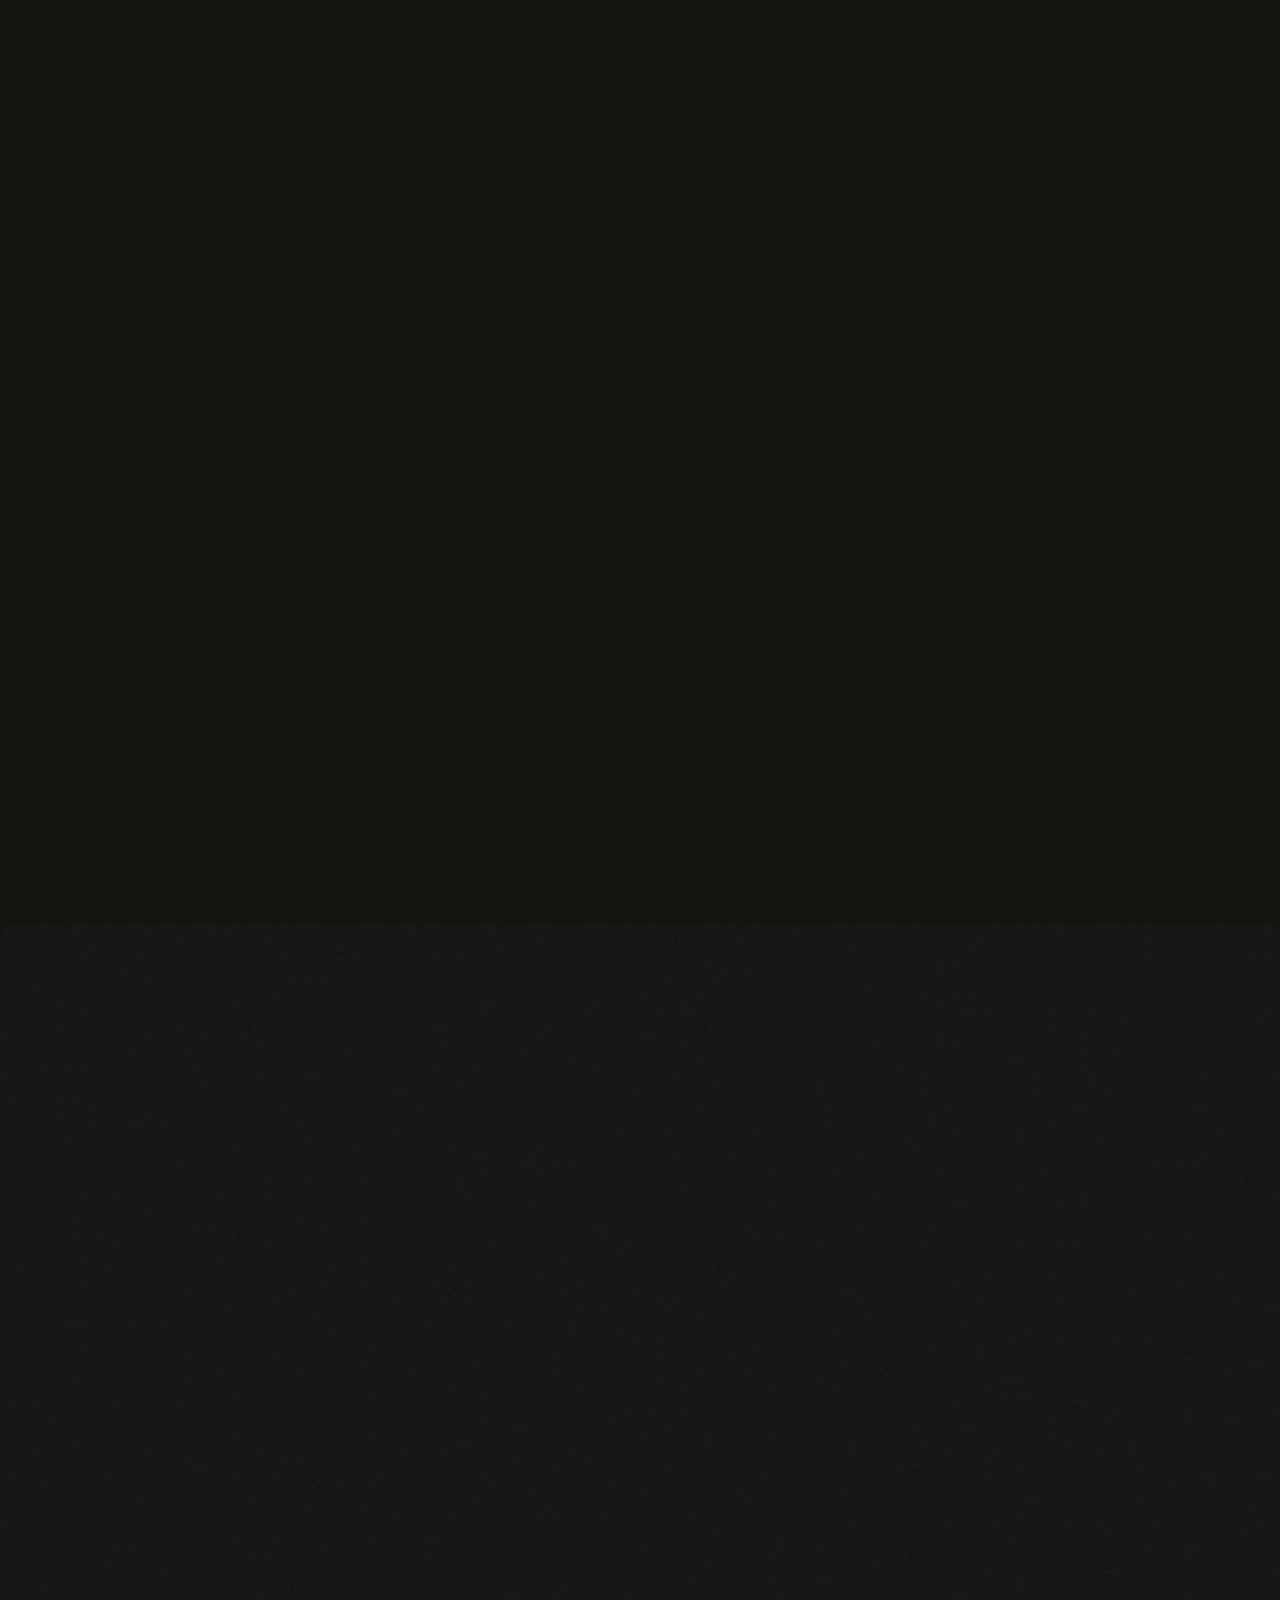
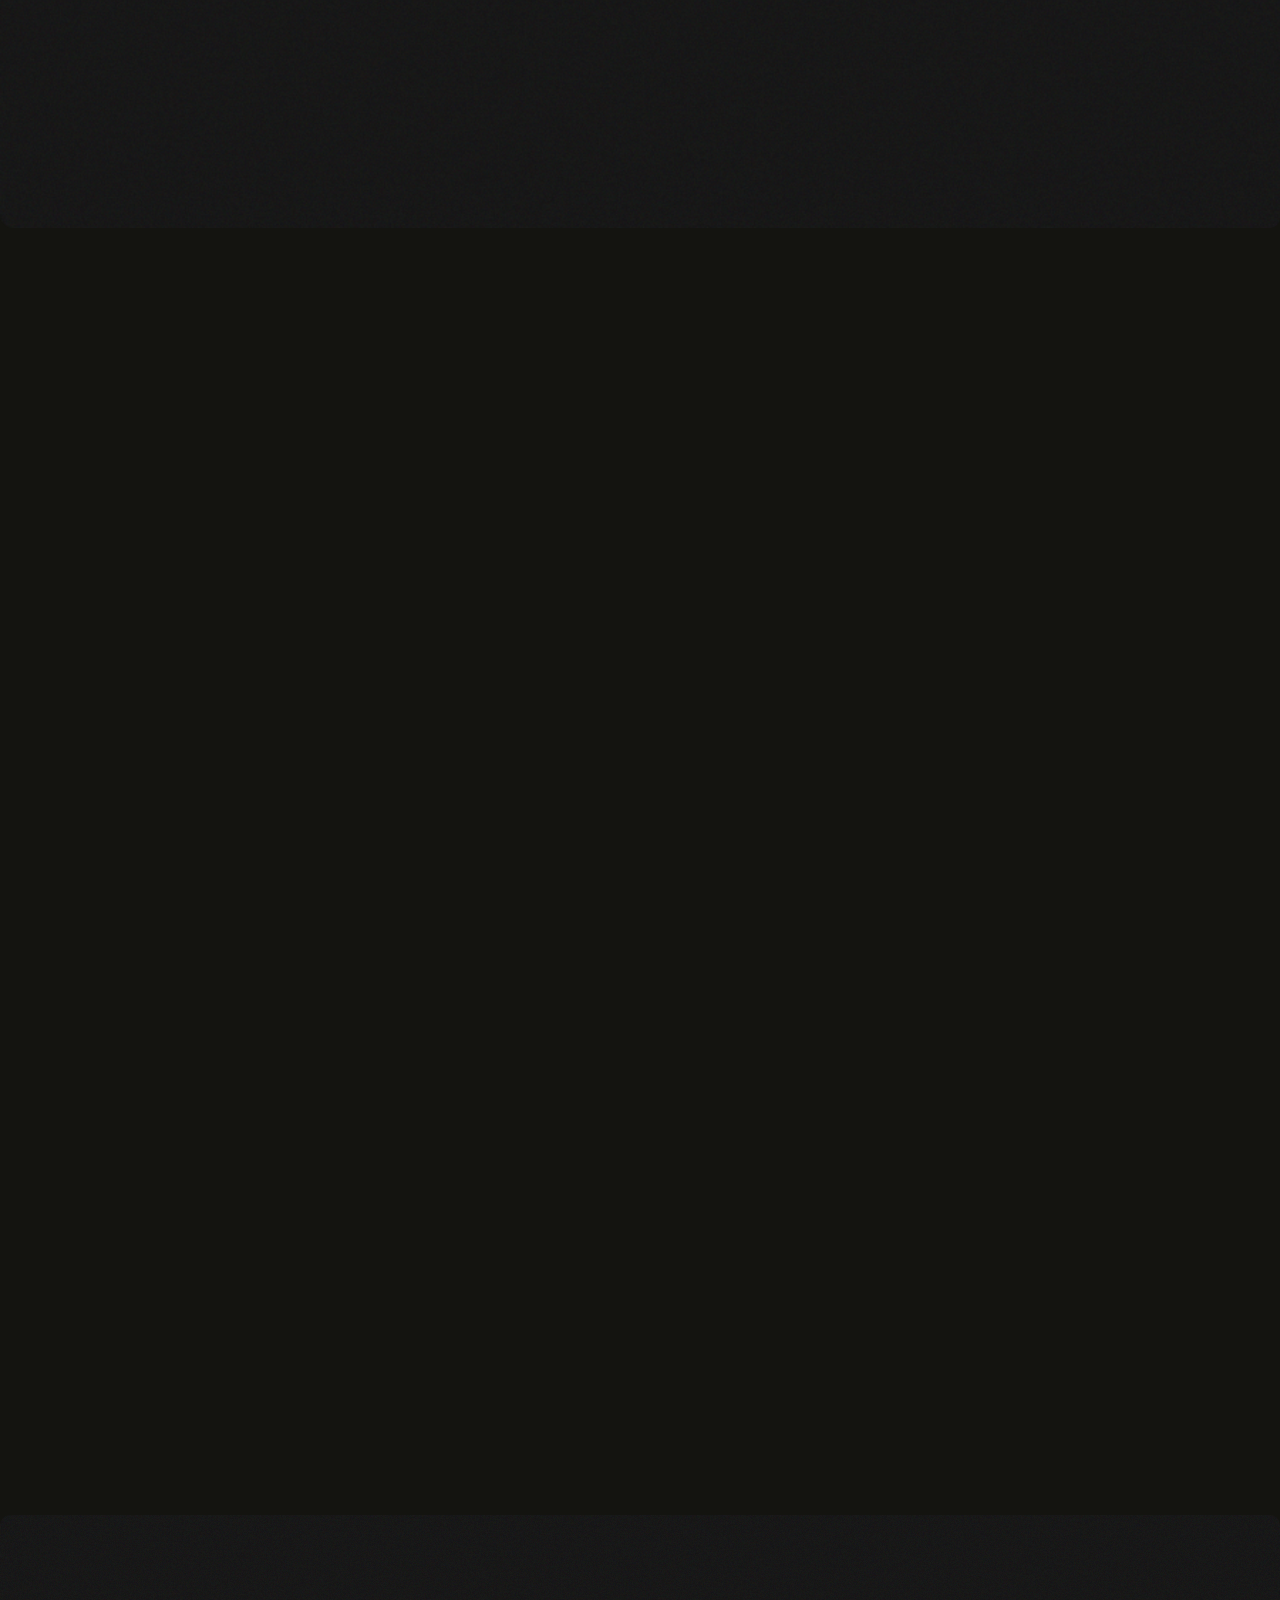
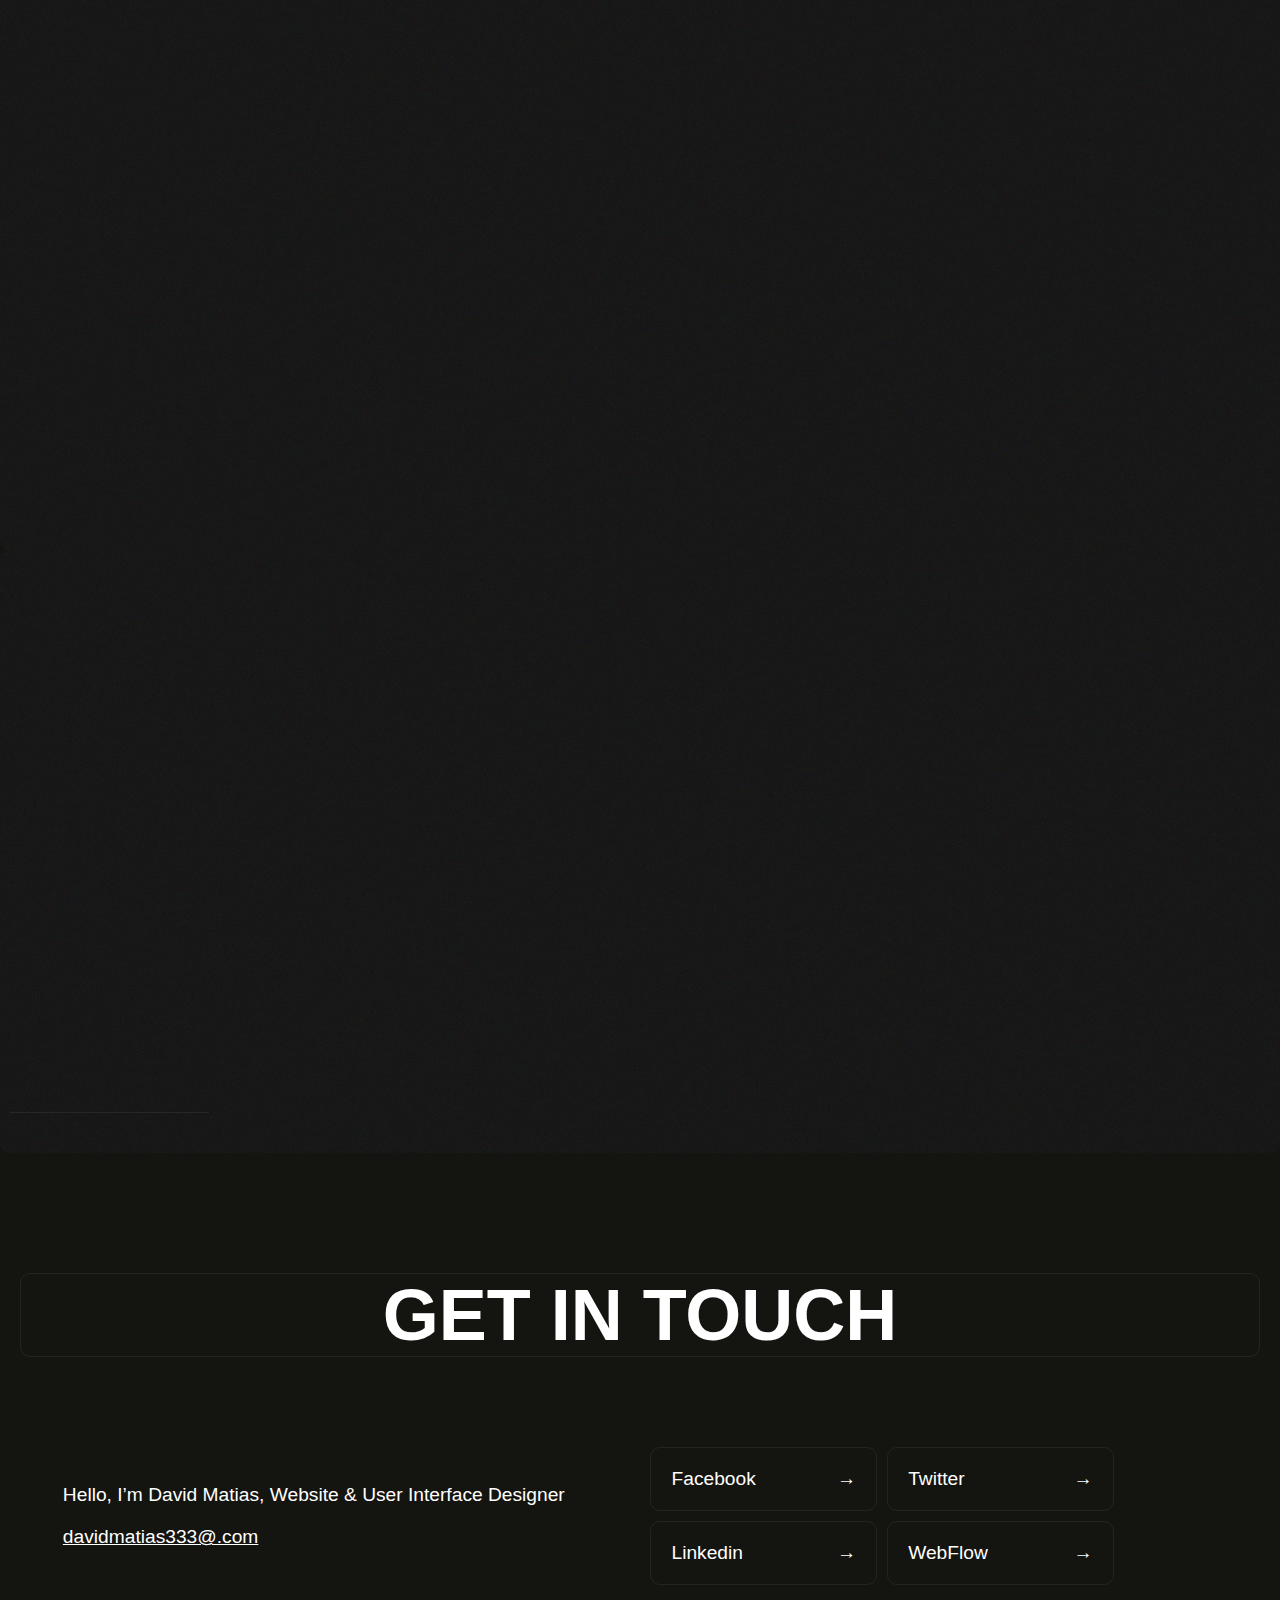
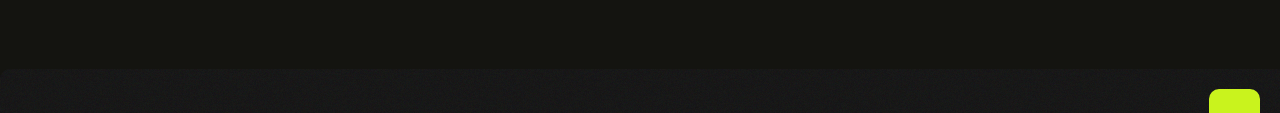
==== commit 59dc0f51: "finished" ====
--- a/index.html
+++ b/index.html
@@ -25,7 +25,7 @@
     </style>
 </head>
 <body>
-        <section class="banner-image">
+        <section class="banner-image" id="home">
 
             <div class="nav">
                 <nav>
@@ -34,23 +34,23 @@
                     </div>
                     <div class="nav-menu">
                         <ul >
-                            <li>HOME</li>
-                            <li>ABOUT</li>
-                            <li>WORK</li>
-                            <li class="toolpic-li">SERVICES <br>
-                                <div class="toolpic">
-                                    <a href="">Services</a><br>
-                                    <a href="">Service Details</a>
-                                </div>
-                            </li>
-                            <li>TESTIMONIALS</li>
-                            <li class="toolpic-li">BLOG <br>
-                                <div class="toolpic">
-                                    <a href="">Blog</a><br>
-                                    <a href="">Blog Details</a>
-        
-                                </div>
-                            </li>
+                            <a href="#home"><li>HOME</li></a>
+                            <a href="#about"><li>ABOUT</li></a>
+                            <a href="#work"><li>WORK</li></a>
+                           <a href="#services"> <li class="toolpic-li">SERVICES <br>
+                            <div class="toolpic">
+                                <a href="">Services</a><br>
+                                <a href="">Service Details</a>
+                            </div>
+                        </li></a>
+                          <a href="#testimonials">  <li>TESTIMONIALS</li></a>
+                           <a href="#blog"> <li class="toolpic-li">BLOG <br>
+                            <div class="toolpic">
+                                <a href="">Blog</a><br>
+                                <a href="">Blog Details</a>
+    
+                            </div>
+                        </li></a>
                             <li>CONTACT</li>
                         </ul>
                     </div>
@@ -259,7 +259,7 @@
             </div>
           </div>
         </section>
-        <section class="about">
+        <section class="about" id="about">
            <div class="about-details">
             <div class="about-icon pop">
                 <img src="assets/images/section-star-removebg-preview.png" alt="" srcset="">
@@ -558,7 +558,7 @@
 
      
         </section>
-        <section class="project">
+        <section class="project" id="work">
             <div class="project-text">
 
                 <div class="offset translateYN">
@@ -749,7 +749,7 @@
                 <img src="assets/images/project-need-removebg-preview.png" alt="" srcset="">
             </div>
         </section>
-        <section class="services">
+        <section class="services" id="services">
             <div class="project-text">
 
                 <div class="offset translateYN">
@@ -908,7 +908,7 @@
                 </div>
             </div>
         </section>
-        <section class="testimonies translateY">
+        <section class="testimonies translateY" id="testimonials">
             <div class="project-text">
 
                 <div class="offset translateY">
@@ -969,7 +969,7 @@
             </div>
         </div>
         </section>
-        <section class="blog">
+        <section class="blog" id="blog">
             <div class="blog-text">
 
                 <div class="project-text">
@@ -1083,7 +1083,7 @@
             <div class="">
                 <p>Copy Right &copy; 2023,  <span class="main-color">Matias</span>. All Rights Reserved</p>
             </div>
-            <div class="">
+            <div class="terms">
                 <p>Terms & Condition</p>
                 <p>Privacy Policy</p>
             </div>
--- a/assets/css/style.css
+++ b/assets/css/style.css
@@ -138,7 +138,16 @@
     /* width: 50%; */
     font-size: var(--fs-2);
     list-style-type: none !important;
-}.nav-menu ul li{
+}
+.nav-menu ul a{
+  text-decoration: none;
+  color: var(--white-color);
+}
+.nav-menu ul a:hover{
+  color: var(--main-color);
+}
+
+.nav-menu ul li{
     color: var(--white-color) ;
     margin-left: 4vh !important;
     transition: color 0.3s ease;
@@ -186,6 +195,7 @@
     transform: rotate(45deg);
 }
 .toolpic-li:hover{
+  color: var(--main-color);
     .toolpic{
         opacity: 1;
         visibility: visible;
@@ -736,6 +746,8 @@
   border-radius: 10px;
   width: 100%;
   padding: 30px;
+  border: 1px solid transparent;
+  transition: all 0.5s ease;
   h4{
     color: var(--text-fade-color);
     font-weight: lighter;
@@ -749,6 +761,9 @@
     font-size: larger;
 
   }
+}
+.details-contact-info-element:hover{
+ border-color: var(--main-color);
 }
 .experiences-list , .education-list{
 position: relative;
@@ -878,7 +893,28 @@
 .project-element{
   width: 100%;
   margin-top: 5vh;
-
+  *{
+    transition: all 0.7s ease;
+  }
+
+}
+.project-element:hover{
+
+  .project-element-img{
+    overflow: hidden;
+    /* scale: 1.1; */
+    img{
+      scale: 1.05;
+      object-fit: contain;
+    }
+  }
+  .project-link{
+    background-color: var(--main-color);
+
+    span{
+      color: var(--black-color);
+    }
+  }
 }
 .project-element-img{
   width: 100%;
@@ -970,7 +1006,13 @@
 }
 .proposal-text .awards{
   color: var(--white-color);
-
+  *{
+    transition: all 0.7s ease;
+  }
+
+}
+.proposal-text .awards:hover{
+  border-color: var(--main-color);
 }
 .proposal-text .project-text-header{
   border-bottom: 1px solid var(--border-bottom-color2) ;
@@ -1036,6 +1078,18 @@
   display: flex;
   flex-direction: column;
   padding: 25px 15px;
+  *{
+    transition: 0.5s ease;
+  }
+}
+.service .awards:hover{
+  border-color: var(--main-color);
+  .proposal-icon-text{
+    span{
+      color: var(--black-color);
+      background-color: var(--main-color);
+    }
+  }
 }
 .service .proposal-icon{
   height: 10vh;
@@ -1218,11 +1272,30 @@
 }
 .blog-content .service .awards{
   margin-top: 0;
+  *{
+    transition: all 0.3s ease;
+  }
+}
+.blog-content .service .awards:hover{
+  .blog-head{
+    h1{
+      color: var(--main-color);
+    }
+  }
+  .blog-icon{
+    span{
+      border-color: var(--main-color);
+
+      color: var(--main-color);
+    }
+  }
 }
 .blog-head h4{
   width: fit-content;
   padding: 10px 20px;
   border-radius: 30px;
+  color: var(--text-fade-color);
+  font-weight: lighter;
   border: 1px solid var(--border-bottom-color2);
   margin-bottom: 3vh;
 }
@@ -1272,6 +1345,7 @@
   display: flex;
   flex-wrap: wrap;
   gap: 10px;
+
 }
 .touch-links p{
   display: flex;
@@ -1281,6 +1355,15 @@
   width: 100%;
   padding: 20px;
   border-radius: 10px;
+  transition: 0.3s ease;
+}
+.touch-links p:hover{
+  background-color: var(--main-color);
+  border-color: var(--main-color);
+  color: var(--black-color);
+  span{
+    color: var(--black-color);
+  }
 }
 .footer{
   background-image: url("../images/about-bg.png");
@@ -1306,8 +1389,10 @@
   text-align: right;
 }
 .arrow-up a{
-  padding: 30px;
+  padding: 20px;
   background-color: var(--main-color);
   text-decoration: none;
   color: var(--black-color);
-}
+  font-size: larger;
+  border-radius: 10px;
+}
--- a/assets/css/media-query-md.css
+++ b/assets/css/media-query-md.css
@@ -50,7 +50,6 @@
     height: 100%;
     width: 100%;
     display: flex;
-    border: 1px solid pink;
     .header-aside-items{
         height: 10vh;
         width: 50%;
@@ -399,4 +398,15 @@
     }
    }
 
+   .footer{
+    flex-wrap: nowrap;
+    justify-content: space-around;
+    align-items: center;
+    .terms{
+        display: flex;
+        justify-content: space-evenly;
+        align-items: center;
+    }
+   }
+
 }